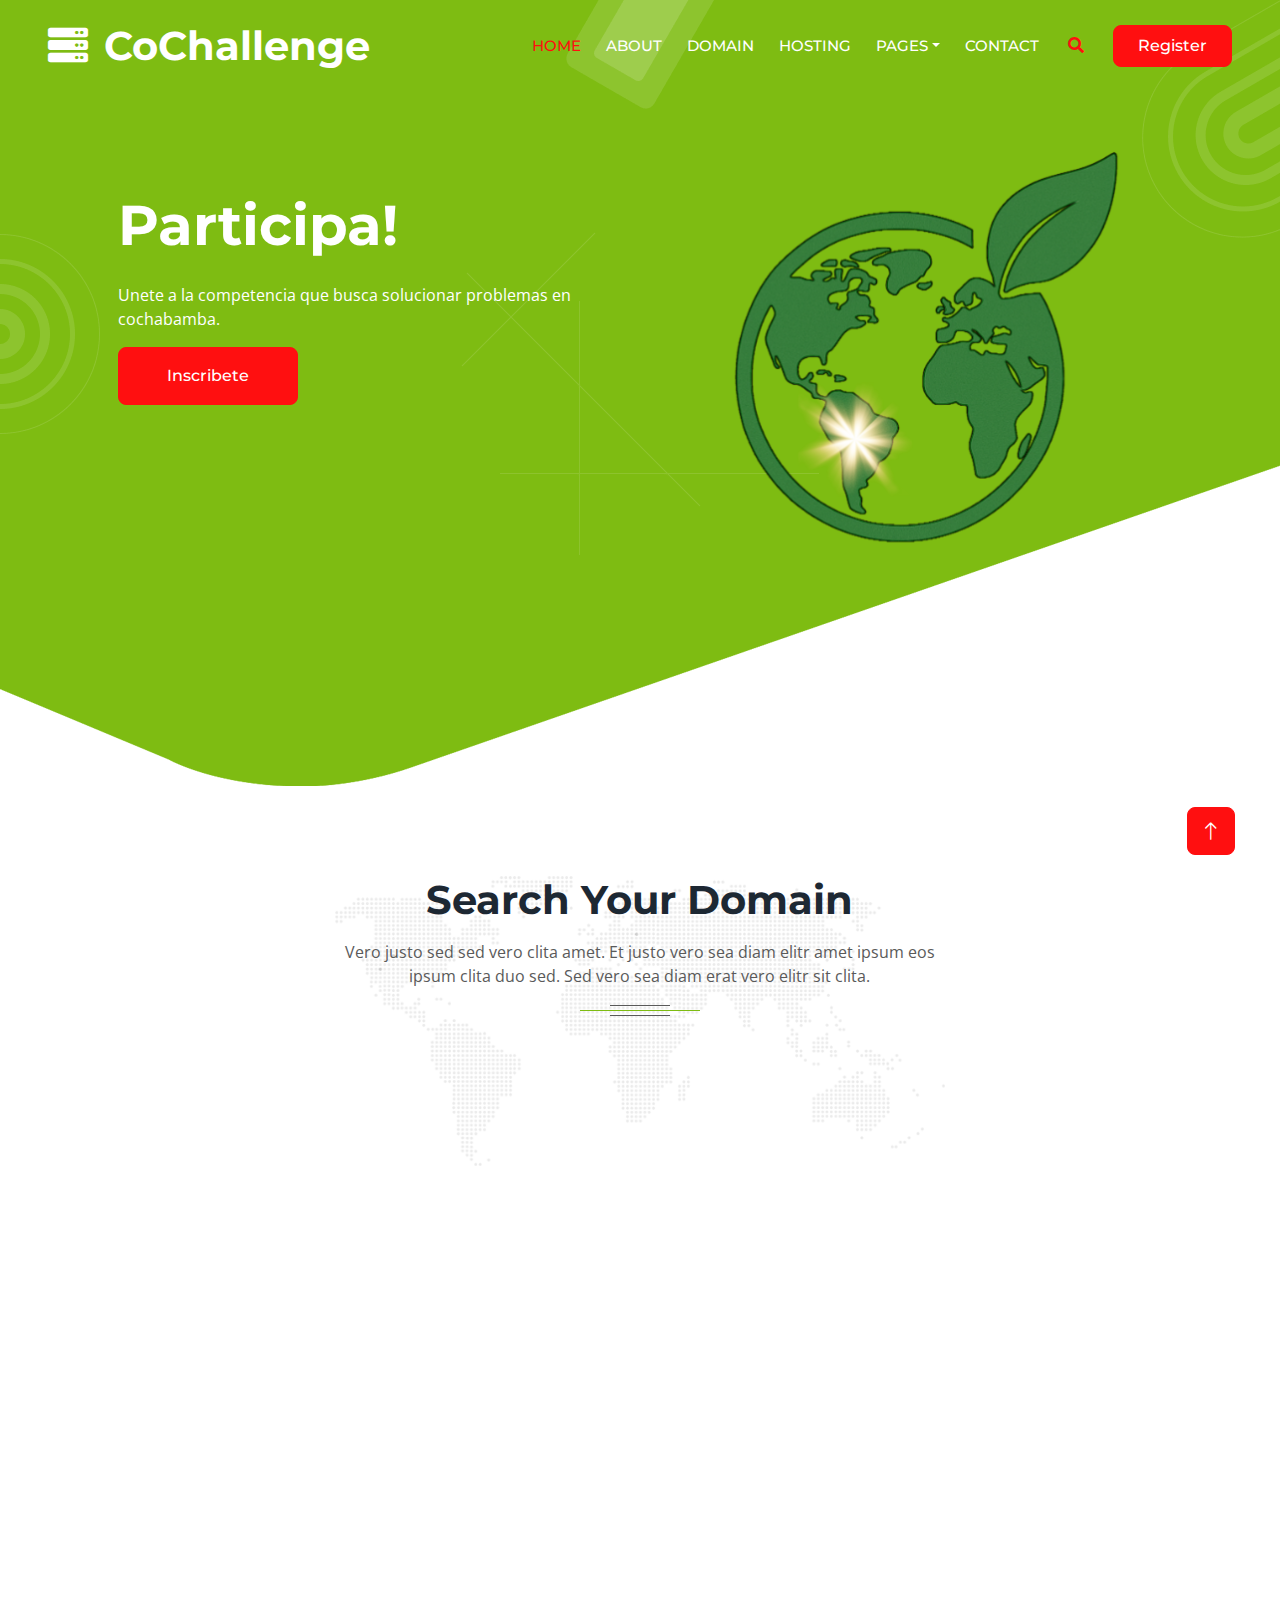
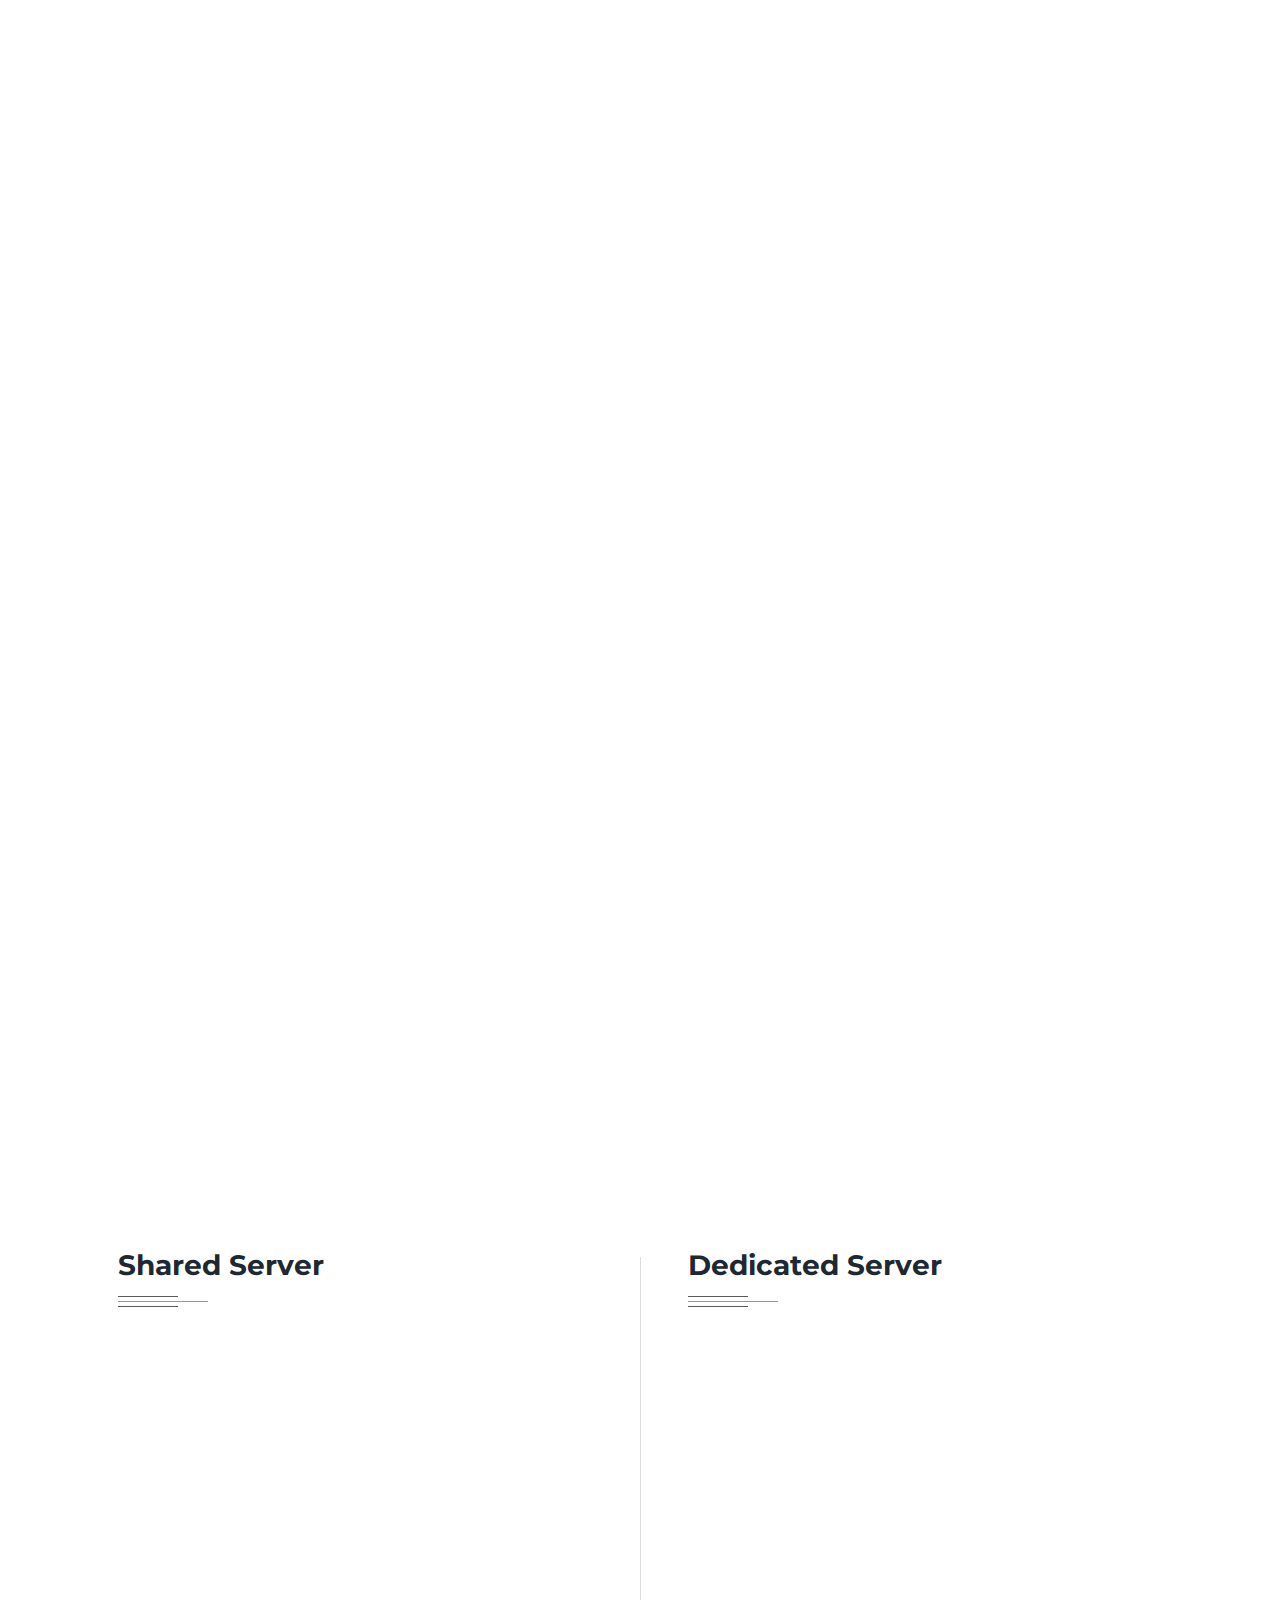
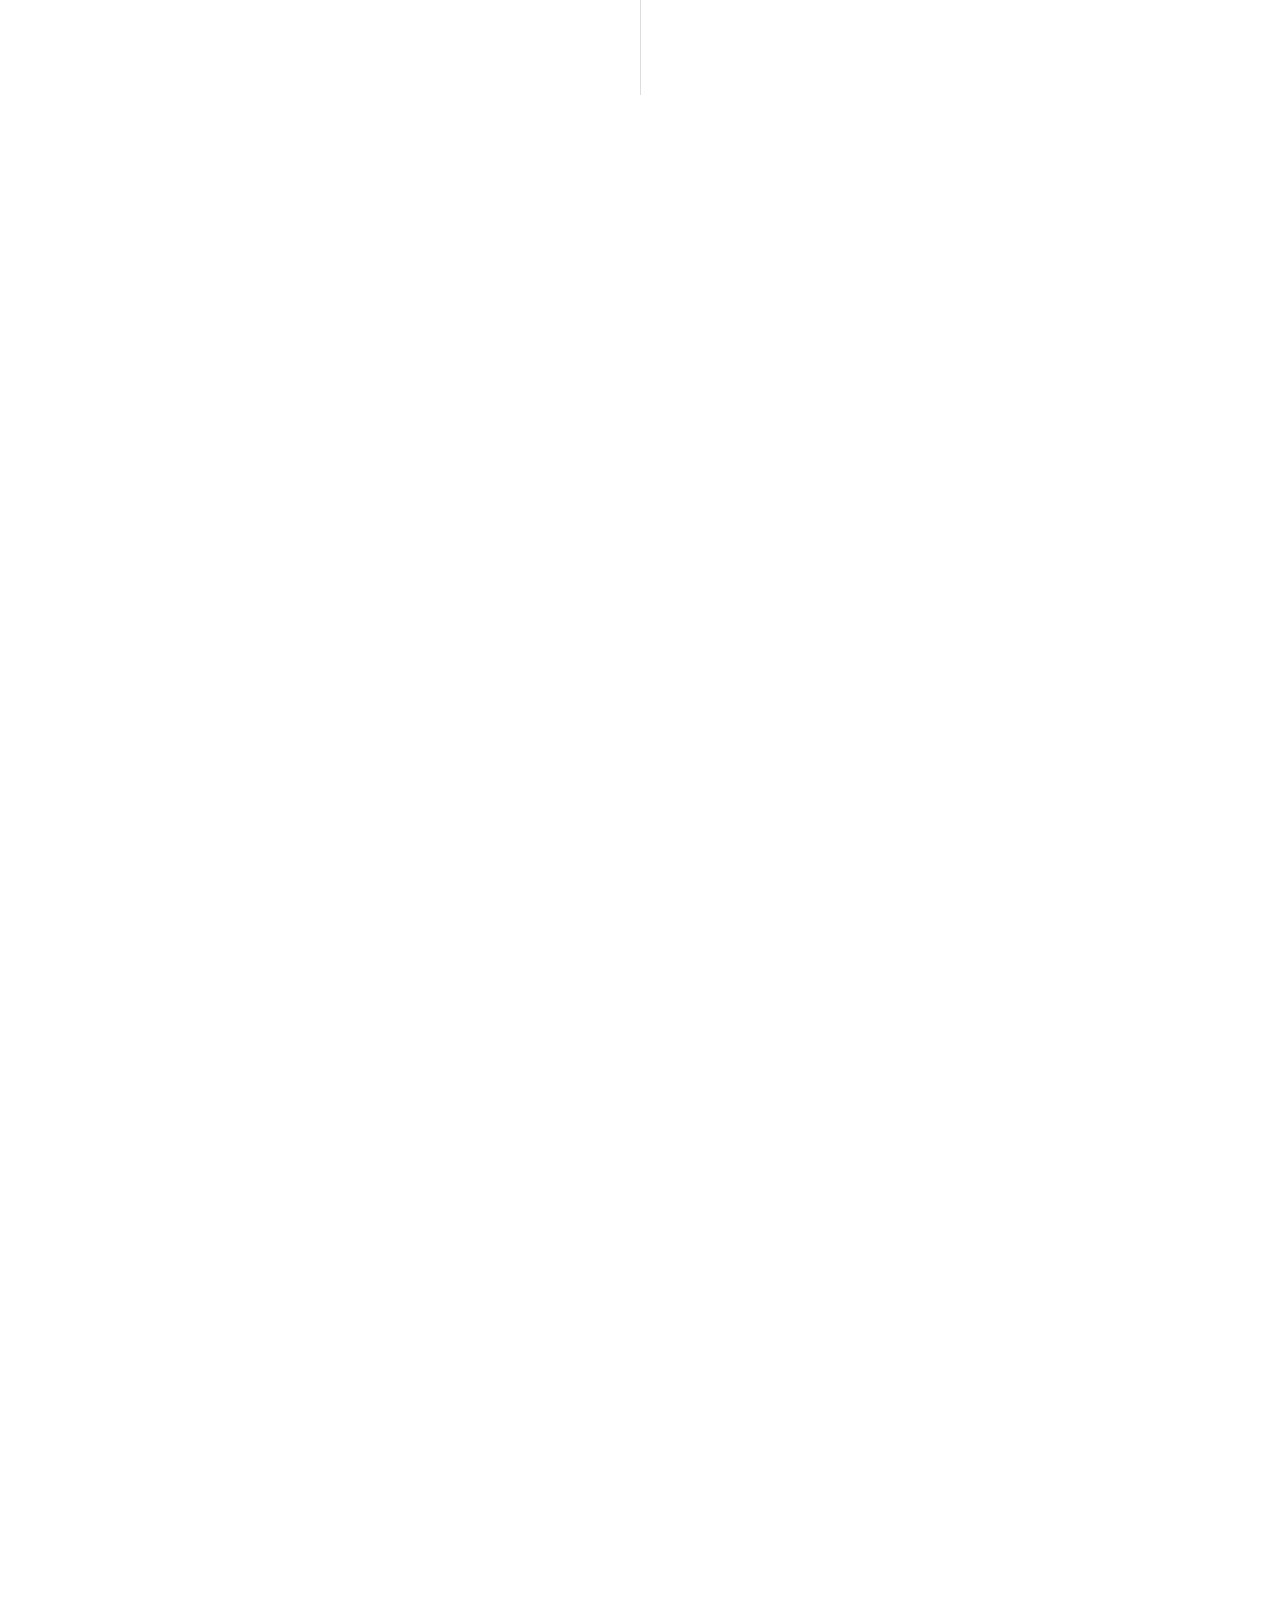
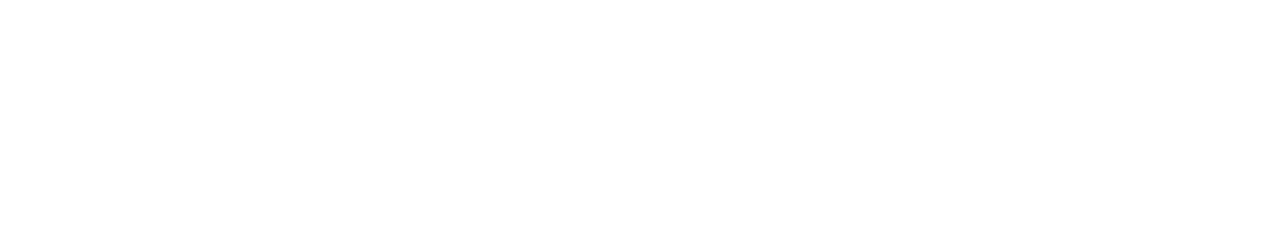
==== index.html @ abe8f0f5 "First" ====
<!DOCTYPE html>
<html lang="en">

<head>
    <meta charset="utf-8">
    <title>GreenHost - Web Hosting HTML Template</title>
    <meta content="width=device-width, initial-scale=1.0" name="viewport">
    <meta content="" name="keywords">
    <meta content="" name="description">

    <!-- Favicon -->
    <link href="img/favicon.ico" rel="icon">

    <!-- Google Web Fonts -->
    <link rel="preconnect" href="https://fonts.googleapis.com">
    <link rel="preconnect" href="https://fonts.gstatic.com" crossorigin>
    <link href="https://fonts.googleapis.com/css2?family=Montserrat:wght@400;500;600;700&family=Open+Sans:wght@400;500;600;700&display=swap" rel="stylesheet">  

    <!-- Icon Font Stylesheet -->
    <link href="https://cdnjs.cloudflare.com/ajax/libs/font-awesome/5.10.0/css/all.min.css" rel="stylesheet">
    <link href="https://cdn.jsdelivr.net/npm/bootstrap-icons@1.4.1/font/bootstrap-icons.css" rel="stylesheet">

    <!-- Libraries Stylesheet -->
    <link href="lib/animate/animate.min.css" rel="stylesheet">
    <link href="lib/owlcarousel/assets/owl.carousel.min.css" rel="stylesheet">

    <!-- Customized Bootstrap Stylesheet -->
    <link href="css/bootstrap.min.css" rel="stylesheet">

    <!-- Template Stylesheet -->
    <link href="css/style.css" rel="stylesheet">
</head>

<body>
    <div class="container-xxl bg-white p-0">
        <!-- Spinner Start -->
        <div id="spinner" class="show bg-white position-fixed translate-middle w-100 vh-100 top-50 start-50 d-flex align-items-center justify-content-center">
            <div class="spinner-border text-primary" style="width: 3rem; height: 3rem;" role="status">
                <span class="sr-only">Loading...</span>
            </div>
        </div>
        <!-- Spinner End -->


        <!-- Navbar & Hero Start -->
        <div class="container-xxl position-relative p-0">
            <nav class="navbar navbar-expand-lg navbar-light px-4 px-lg-5 py-3 py-lg-0">
                <a href="" class="navbar-brand p-0">
                    <h1 class="m-0"><i class="fa fa-server me-3"></i>CoChallenge</h1>
                    <!-- <img src="img/logo.png" alt="Logo"> -->
                </a>
                <button class="navbar-toggler" type="button" data-bs-toggle="collapse" data-bs-target="#navbarCollapse">
                    <span class="fa fa-bars"></span>
                </button>
                <div class="collapse navbar-collapse" id="navbarCollapse">
                    <div class="navbar-nav ms-auto py-0">
                        <a href="index.html" class="nav-item nav-link active">Home</a>
                        <a href="about.html" class="nav-item nav-link">About</a>
                        <a href="domain.html" class="nav-item nav-link">Domain</a>
                        <a href="hosting.html" class="nav-item nav-link">Hosting</a>
                        <div class="nav-item dropdown">
                            <a href="#" class="nav-link dropdown-toggle" data-bs-toggle="dropdown">Pages</a>
                            <div class="dropdown-menu m-0">
                                <a href="team.html" class="dropdown-item">Our Team</a>
                                <a href="testimonial.html" class="dropdown-item">Testimonial</a>
                                <a href="comparison.html" class="dropdown-item">Comparison</a>
                            </div>
                        </div>
                        <a href="contact.html" class="nav-item nav-link">Contact</a>
                    </div>
                    <butaton type="button" class="btn text-secondary ms-3" data-bs-toggle="modal" data-bs-target="#searchModal"><i class="fa fa-search"></i></butaton>
                    <a href="" class="btn btn-secondary py-2 px-4 ms-3">Register</a>
                </div>
            </nav>

            <div class="container-xxl py-5 bg-primary hero-header mb-5">
                <div class="container my-5 py-5 px-lg-5">
                    <div class="row g-5">
                        <div class="col-lg-6 pt-5 text-center text-lg-start">
                            <h1 class="display-4 text-white mb-4 animated slideInLeft">Participa!</h1>
                            <p class="text-white animated slideInLeft">Unete a la competencia que busca solucionar problemas en cochabamba.</p>

                            <a href="" class="btn btn-secondary py-sm-3 px-sm-5 me-3 animated slideInLeft">Inscribete</a>
                        </div>
                        <div class="col-lg-6 text-center text-lg-start">
                            <img class="img-fluid animated zoomIn" src="img/hero.png" alt="">
                        </div>
                    </div>
                </div>
            </div>
        </div>
        <!-- Navbar & Hero End -->


        <!-- Full Screen Search Start -->
        <div class="modal fade" id="searchModal" tabindex="-1">
            <div class="modal-dialog modal-fullscreen">
                <div class="modal-content" style="background: rgba(29, 40, 51, 0.8);">
                    <div class="modal-header border-0">
                        <button type="button" class="btn bg-white btn-close" data-bs-dismiss="modal" aria-label="Close"></button>
                    </div>
                    <div class="modal-body d-flex align-items-center justify-content-center">
                        <div class="input-group" style="max-width: 600px;">
                            <input type="text" class="form-control bg-transparent border-light p-3" placeholder="Type search keyword">
                            <button class="btn btn-light px-4"><i class="bi bi-search"></i></button>
                        </div>
                    </div>
                </div>
            </div>
        </div>
        <!-- Full Screen Search End -->


        <!-- Domain Search Start -->
        <div class="container-xxl domain mb-5" style="margin-top: 90px;">
            <div class="container px-lg-5">
                <div class="row justify-content-center">
                    <div class="col-lg-10">
                        <div class="section-title position-relative text-center mx-auto mb-4 pb-4 wow fadeInUp" data-wow-delay="0.1s" style="max-width: 600px;">
                            <h1 class="mb-3">Search Your Domain</h1>
                            <p class="mb-1">Vero justo sed sed vero clita amet. Et justo vero sea diam elitr amet ipsum eos ipsum clita duo sed. Sed vero sea diam erat vero elitr sit clita.</p>
                        </div>
                        <div class="position-relative w-100 my-3 wow fadeInUp" data-wow-delay="0.3s">
                            <input class="form-control bg-transparent w-100 py-3 ps-4 pe-5" type="text" placeholder="Enter your domain name">
                            <button type="button" class="btn btn-primary py-2 px-3 position-absolute top-0 end-0 mt-2 me-2">Search</button>
                        </div>
                        <div class="row g-3 wow fadeInUp" data-wow-delay="0.5s">
                            <div class="col-lg-2 col-md-3 col-sm-4 col-6 text-center">
                                <h5 class="fw-bold text-primary mb-1">.com</h5>
                                <p class="mb-0">$9.99/year</p>
                            </div>
                            <div class="col-lg-2 col-md-3 col-sm-4 col-6 text-center">
                                <h5 class="fw-bold text-primary mb-1">.net</h5>
                                <p class="mb-0">$9.99/year</p>
                            </div>
                            <div class="col-lg-2 col-md-3 col-sm-4 col-6 text-center">
                                <h5 class="fw-bold text-primary mb-1">.org</h5>
                                <p class="mb-0">$9.99/year</p>
                            </div>
                            <div class="col-lg-2 col-md-3 col-sm-4 col-6 text-center">
                                <h5 class="fw-bold text-primary mb-1">.us</h5>
                                <p class="mb-0">$9.99/year</p>
                            </div>
                            <div class="col-lg-2 col-md-3 col-sm-4 col-6 text-center">
                                <h5 class="fw-bold text-primary mb-1">.eu</h5>
                                <p class="mb-0">$9.99/year</p>
                            </div>
                            <div class="col-lg-2 col-md-3 col-sm-4 col-6 text-center">
                                <h5 class="fw-bold text-primary mb-1">.co.uk</h5>
                                <p class="mb-0">$9.99/year</p>
                            </div>
                        </div>
                    </div>
                </div>
            </div>
        </div>
        <!-- Domain Search End -->


        <!-- About Start -->
        <div class="container-xxl py-5">
            <div class="container px-lg-5">
                <div class="row g-5 align-items-center">
                    <div class="col-lg-7 wow fadeInUp" data-wow-delay="0.1s">
                        <div class="section-title position-relative mb-4 pb-4">
                            <h1 class="mb-2">Welcome to GreenHost</h1>
                        </div>
                        <p class="mb-4">Tempor erat elitr rebum at clita. Diam dolor diam ipsum et tempor sit. Aliqu diam amet diam et eos labore. Clita erat ipsum et lorem et sit, sed stet no labore lorem sit clita duo justo magna dolore erat amet</p>
                        <div class="row g-3">
                            <div class="col-sm-4 wow fadeIn" data-wow-delay="0.1s">
                                <div class="bg-light rounded text-center p-4">
                                    <i class="fa fa-users-cog fa-2x text-primary mb-2"></i>
                                    <h2 class="mb-1" data-toggle="counter-up">1234</h2>
                                    <p class="mb-0">Experts</p>
                                </div>
                            </div>
                            <div class="col-sm-4 wow fadeIn" data-wow-delay="0.3s">
                                <div class="bg-light rounded text-center p-4">
                                    <i class="fa fa-users fa-2x text-primary mb-2"></i>
                                    <h2 class="mb-1" data-toggle="counter-up">1234</h2>
                                    <p class="mb-0">Clients</p>
                                </div>
                            </div>
                            <div class="col-sm-4 wow fadeIn" data-wow-delay="0.5s">
                                <div class="bg-light rounded text-center p-4">
                                    <i class="fa fa-check fa-2x text-primary mb-2"></i>
                                    <h2 class="mb-1" data-toggle="counter-up">1234</h2>
                                    <p class="mb-0">Projects</p>
                                </div>
                            </div>
                        </div>
                    </div>
                    <div class="col-lg-5">
                        <img class="img-fluid wow zoomIn" data-wow-delay="0.5s" src="img/about.png">
                    </div>
                </div>
            </div>
        </div>
        <!-- About End -->


        <!-- Pricing Start -->
        <div class="container-xxl py-5">
            <div class="container px-lg-5">
                <div class="section-title position-relative text-center mx-auto mb-5 pb-4 wow fadeInUp" data-wow-delay="0.1s" style="max-width: 600px;">
                    <h1 class="mb-3">Modalidades</h1>
                    <p class="mb-1">Participa en una de las modalidades y muestra de lo que estas hecho</p>
                </div>
                <div class="row gy-5 gx-4">
                    <div class="col-lg-6 col-md-6 wow fadeInUp" data-wow-delay="0.2s">
                        <div class="position-relative shadow rounded border-top border-5 border-secondary">
                            <div class="d-flex align-items-center justify-content-center position-absolute top-0 start-50 translate-middle bg-secondary rounded-circle" style="width: 45px; height: 45px; margin-top: -3px;">
                                <i class="fa fa-share-alt text-white"></i>
                            </div>
                            <div class="text-center border-bottom p-4 pt-5">
                                <h4 class="fw-bold">Hackhaton</h4>
                                <p class="mb-0">Eirmod erat dolor amet est clita lorem erat justo rebum elitr eos</p>
                            </div>
                            <div class="text-center border-bottom p-4">
                                <p class="text-primary mb-1">Latest Offer - <strong>Save 30%</strong></p>
                                <h1 class="mb-3">
                                    <small class="align-top" style="font-size: 22px; line-height: 45px;">$</small>5.49<small
                                        class="align-bottom" style="font-size: 16px; line-height: 40px;">/ Month</small>
                                </h1>
                                <a class="btn btn-secondary px-4 py-2" href="">Buy Now</a>
                            </div>
                            <div class="p-4">
                                <p class="border-bottom pb-3"><i class="fa fa-check text-primary me-3"></i>100 GB Disk Space</p>
                                <p class="border-bottom pb-3"><i class="fa fa-check text-primary me-3"></i>Unlimited Bandwith</p>
                                <p class="border-bottom pb-3"><i class="fa fa-check text-primary me-3"></i>Upgrade to Positive SSL</p>
                                <p class="border-bottom pb-3"><i class="fa fa-check text-primary me-3"></i>Automatic Malware Removal</p>
                                <p class="mb-0"><i class="fa fa-check text-primary me-3"></i>30 Days Money Back Guarantee</p>
                            </div>
                        </div>
                    </div>
                    <div class="col-lg-6 col-md-6 wow fadeInUp" data-wow-delay="0.4s">
                        <div class="position-relative shadow rounded border-top border-5 border-primary">
                            <div class="d-flex align-items-center justify-content-center position-absolute top-0 start-50 translate-middle bg-primary rounded-circle" style="width: 45px; height: 45px; margin-top: -3px;">
                                <i class="fa fa-cog text-white"></i>
                            </div>
                            <div class="text-center border-bottom p-4 pt-5">
                                <h4 class="fw-bold">Presenta tu idea</h4>
                                <p class="mb-0">Tendras 18 dias para desarrollar tu idea y presentarla con el jurado</p>
                            </div>
                            <div class="text-center border-bottom p-4">
                                <p class="text-primary mb-1">Latest Offer - <strong>Save 30%</strong></p>
                                <h1 class="mb-3">
                                    <small class="align-top" style="font-size: 22px; line-height: 45px;">$</small>11.49<small
                                        class="align-bottom" style="font-size: 16px; line-height: 40px;">/ Month</small>
                                </h1>
                                <a class="btn btn-primary px-4 py-2" href="">Buy Now</a>
                            </div>
                            <div class="p-4">
                                <p class="border-bottom pb-3"><i class="fa fa-check text-primary me-3"></i>100 GB Disk Space</p>
                                <p class="border-bottom pb-3"><i class="fa fa-check text-primary me-3"></i>Unlimited Bandwith</p>
                                <p class="border-bottom pb-3"><i class="fa fa-check text-primary me-3"></i>Upgrade to Positive SSL</p>
                                <p class="border-bottom pb-3"><i class="fa fa-check text-primary me-3"></i>Automatic Malware Removal</p>
                                <p class="mb-0"><i class="fa fa-check text-primary me-3"></i>30 Days Money Back Guarantee</p>
                            </div>
                        </div>
                    </div>
                </div>
            </div>
        </div>
        <!-- Pricing End -->


        <!-- Comparison Start -->
        <div class="container-xxl py-5">
            <div class="container px-lg-5">
                <div class="section-title position-relative text-center mx-auto mb-5 pb-4 wow fadeInUp" data-wow-delay="0.1s" style="max-width: 600px;">
                    <h1 class="mb-3">Shared VS Dedicated Server</h1>
                    <p class="mb-1">Vero justo sed sed vero clita amet. Et justo vero sea diam elitr amet ipsum eos
                        ipsum clita duo sed. Sed vero sea diam erat vero elitr sit clita.</p>
                </div>
                <div class="row g-5 comparison position-relative">
                    <div class="col-lg-6 pe-lg-5">
                        <div class="section-title position-relative mx-auto mb-4 pb-4">
                            <h3 class="fw-bold mb-0">Shared Server</h3>
                        </div>
                        <div class="row gy-3 gx-5">
                            <div class="col-sm-6 wow fadeIn" data-wow-delay="0.1s">
                                <i class="fa fa-server fa-3x text-primary mb-3"></i>
                                <h5 class="fw-bold">99.99% Uptime</h5>
                                <p>Ipsum dolor diam stet stet kasd diam sea stet sed rebum dolor ipsum</p>
                            </div>
                            <div class="col-sm-6 wow fadeIn" data-wow-delay="0.3s">
                                <i class="fa fa-shield-alt fa-3x text-primary mb-3"></i>
                                <h5 class="fw-bold">100% Secured</h5>
                                <p>Ipsum dolor diam stet stet kasd diam sea stet sed rebum dolor ipsum</p>
                            </div>
                            <div class="col-sm-6 wow fadeIn" data-wow-delay="0.5s">
                                <i class="fa fa-cog fa-3x text-primary mb-3"></i>
                                <h5 class="fw-bold">Control Panel</h5>
                                <p>Ipsum dolor diam stet stet kasd diam sea stet sed rebum dolor ipsum</p>
                            </div>
                            <div class="col-sm-6 wow fadeIn" data-wow-delay="0.7s">
                                <i class="fa fa-headset fa-3x text-primary mb-3"></i>
                                <h5 class="fw-bold">24/7 Support</h5>
                                <p>Ipsum dolor diam stet stet kasd diam sea stet sed rebum dolor ipsum</p>
                            </div>
                        </div>
                    </div>
                    <div class="col-lg-6 ps-lg-5">
                        <div class="section-title position-relative mx-auto mb-4 pb-4">
                            <h3 class="fw-bold mb-0">Dedicated Server</h3>
                        </div>
                        <div class="row gy-3 gx-5">
                            <div class="col-sm-6 wow fadeIn" data-wow-delay="0.1s">
                                <i class="fa fa-server fa-3x text-secondary mb-3"></i>
                                <h5 class="fw-bold">99.99% Uptime</h5>
                                <p>Ipsum dolor diam stet stet kasd diam sea stet sed rebum dolor ipsum</p>
                            </div>
                            <div class="col-sm-6 wow fadeIn" data-wow-delay="0.3s">
                                <i class="fa fa-shield-alt fa-3x text-secondary mb-3"></i>
                                <h5 class="fw-bold">100% Secured</h5>
                                <p>Ipsum dolor diam stet stet kasd diam sea stet sed rebum dolor ipsum</p>
                            </div>
                            <div class="col-sm-6 wow fadeIn" data-wow-delay="0.5s">
                                <i class="fa fa-cog fa-3x text-secondary mb-3"></i>
                                <h5 class="fw-bold">Control Panel</h5>
                                <p>Ipsum dolor diam stet stet kasd diam sea stet sed rebum dolor ipsum</p>
                            </div>
                            <div class="col-sm-6 wow fadeIn" data-wow-delay="0.7s">
                                <i class="fa fa-headset fa-3x text-secondary mb-3"></i>
                                <h5 class="fw-bold">24/7 Support</h5>
                                <p>Ipsum dolor diam stet stet kasd diam sea stet sed rebum dolor ipsum</p>
                            </div>
                        </div>
                    </div>
                </div>
            </div>
        </div>
        <!-- Comparison Start -->


        <!-- Testimonial Start -->
        <div class="container-xxl py-5 wow fadeInUp" data-wow-delay="0.1s">
            <div class="container px-lg-5">
                <div class="owl-carousel testimonial-carousel">
                    <div class="testimonial-item position-relative bg-light border-top border-5 border-primary rounded p-4 my-4">
                        <div class="d-flex align-items-center justify-content-center position-absolute top-0 start-0 ms-5 translate-middle bg-primary rounded-circle" style="width: 45px; height: 45px; margin-top: -3px;">
                            <i class="fa fa-quote-left text-white"></i>
                        </div>
                        <p class="mt-3">Dolor et eos labore, stet justo sed est sed. Diam sed sed dolor stet amet eirmod eos labore diam</p>
                        <div class="d-flex align-items-center">
                            <img class="img-fluid flex-shrink-0 rounded-circle" src="img/testimonial-1.jpg" style="width: 50px; height: 50px;">
                            <div class="ps-3">
                                <h6 class="fw-bold mb-1">Client Name</h6>
                                <small>Profession</small>
                            </div>
                        </div>
                    </div>
                    <div class="testimonial-item position-relative bg-light border-top border-5 border-primary rounded p-4 my-4">
                        <div class="d-flex align-items-center justify-content-center position-absolute top-0 start-0 ms-5 translate-middle bg-primary rounded-circle" style="width: 45px; height: 45px; margin-top: -3px;">
                            <i class="fa fa-quote-left text-white"></i>
                        </div>
                        <p class="mt-3">Dolor et eos labore, stet justo sed est sed. Diam sed sed dolor stet amet eirmod eos labore diam</p>
                        <div class="d-flex align-items-center">
                            <img class="img-fluid flex-shrink-0 rounded-circle" src="img/testimonial-2.jpg" style="width: 50px; height: 50px;">
                            <div class="ps-3">
                                <h6 class="fw-bold mb-1">Client Name</h6>
                                <small>Profession</small>
                            </div>
                        </div>
                    </div>
                    <div class="testimonial-item position-relative bg-light border-top border-5 border-primary rounded p-4 my-4">
                        <div class="d-flex align-items-center justify-content-center position-absolute top-0 start-0 ms-5 translate-middle bg-primary rounded-circle" style="width: 45px; height: 45px; margin-top: -3px;">
                            <i class="fa fa-quote-left text-white"></i>
                        </div>
                        <p class="mt-3">Dolor et eos labore, stet justo sed est sed. Diam sed sed dolor stet amet eirmod eos labore diam</p>
                        <div class="d-flex align-items-center">
                            <img class="img-fluid flex-shrink-0 rounded-circle" src="img/testimonial-3.jpg" style="width: 50px; height: 50px;">
                            <div class="ps-3">
                                <h6 class="fw-bold mb-1">Client Name</h6>
                                <small>Profession</small>
                            </div>
                        </div>
                    </div>
                    <div class="testimonial-item position-relative bg-light border-top border-5 border-primary rounded p-4 mt-4">
                        <div class="d-flex align-items-center justify-content-center position-absolute top-0 start-0 ms-5 translate-middle bg-primary rounded-circle" style="width: 45px; height: 45px; margin-top: -3px;">
                            <i class="fa fa-quote-left text-white"></i>
                        </div>
                        <p class="mt-3">Dolor et eos labore, stet justo sed est sed. Diam sed sed dolor stet amet eirmod eos labore diam</p>
                        <div class="d-flex align-items-center">
                            <img class="img-fluid flex-shrink-0 rounded-circle" src="img/testimonial-4.jpg" style="width: 50px; height: 50px;">
                            <div class="ps-3">
                                <h6 class="fw-bold mb-1">Client Name</h6>
                                <small>Profession</small>
                            </div>
                        </div>
                    </div>
                </div>
            </div>
        </div>
        <!-- Testimonial End -->


        <!-- Team Start -->
        <div class="container-xxl py-5">
            <div class="container px-lg-5">
                <div class="section-title position-relative text-center mx-auto mb-5 pb-4 wow fadeInUp" data-wow-delay="0.1s" style="max-width: 600px;">
                    <h1 class="mb-3">Patrocinadores</h1>
                    <p class="mb-1">Este evento llega gracias a...</p>
                </div>
                <div class="row g-4">
                    <div class="col-lg-3 col-md-6 wow fadeInUp" data-wow-delay="0.1s">
                        <div class="team-item border-top border-5 border-primary rounded shadow overflow-hidden">
                            <div class="text-center p-4">
                                <img class="img-fluid rounded-circle mb-4" src="img/team-1.jpg" alt="">
                                <h5 class="fw-bold mb-1">Full Name</h5>
                                <small>Designation</small>
                            </div>
                            <div class="d-flex justify-content-center bg-primary p-3">
                                <a class="btn btn-square text-primary bg-white m-1" href=""><i class="fab fa-facebook-f"></i></a>
                                <a class="btn btn-square text-primary bg-white m-1" href=""><i class="fab fa-twitter"></i></a>
                                <a class="btn btn-square text-primary bg-white m-1" href=""><i class="fab fa-instagram"></i></a>
                            </div>
                        </div>
                    </div>
                    <div class="col-lg-3 col-md-6 wow fadeInUp" data-wow-delay="0.3s">
                        <div class="team-item border-top border-5 border-primary rounded shadow overflow-hidden">
                            <div class="text-center p-4">
                                <img class="img-fluid rounded-circle mb-4" src="img/team-2.jpg" alt="">
                                <h5 class="fw-bold mb-1">Full Name</h5>
                                <small>Designation</small>
                            </div>
                            <div class="d-flex justify-content-center bg-primary p-3">
                                <a class="btn btn-square text-primary bg-white m-1" href=""><i class="fab fa-facebook-f"></i></a>
                                <a class="btn btn-square text-primary bg-white m-1" href=""><i class="fab fa-twitter"></i></a>
                                <a class="btn btn-square text-primary bg-white m-1" href=""><i class="fab fa-instagram"></i></a>
                            </div>
                        </div>
                    </div>
                    <div class="col-lg-3 col-md-6 wow fadeInUp" data-wow-delay="0.5s">
                        <div class="team-item border-top border-5 border-primary rounded shadow overflow-hidden">
                            <div class="text-center p-4">
                                <img class="img-fluid rounded-circle mb-4" src="img/team-3.jpg" alt="">
                                <h5 class="fw-bold mb-1">Full Name</h5>
                                <small>Designation</small>
                            </div>
                            <div class="d-flex justify-content-center bg-primary p-3">
                                <a class="btn btn-square text-primary bg-white m-1" href=""><i class="fab fa-facebook-f"></i></a>
                                <a class="btn btn-square text-primary bg-white m-1" href=""><i class="fab fa-twitter"></i></a>
                                <a class="btn btn-square text-primary bg-white m-1" href=""><i class="fab fa-instagram"></i></a>
                            </div>
                        </div>
                    </div>
                    <div class="col-lg-3 col-md-6 wow fadeInUp" data-wow-delay="0.7s">
                        <div class="team-item border-top border-5 border-primary rounded shadow overflow-hidden">
                            <div class="text-center p-4">
                                <img class="img-fluid rounded-circle mb-4" src="img/team-4.jpg" alt="">
                                <h5 class="fw-bold mb-1">Full Name</h5>
                                <small>Designation</small>
                            </div>
                            <div class="d-flex justify-content-center bg-primary p-3">
                                <a class="btn btn-square text-primary bg-white m-1" href=""><i class="fab fa-facebook-f"></i></a>
                                <a class="btn btn-square text-primary bg-white m-1" href=""><i class="fab fa-twitter"></i></a>
                                <a class="btn btn-square text-primary bg-white m-1" href=""><i class="fab fa-instagram"></i></a>
                            </div>
                        </div>
                    </div>
                </div>
            </div>
        </div>
        <!-- Team End -->
        

        <!-- Footer Start -->
        <div class="container-fluid bg-primary text-white footer mt-5 pt-5 wow fadeIn" data-wow-delay="0.1s">
            <div class="container py-5 px-lg-5">
                <div class="row gy-5 gx-4 pt-5">
                    <div class="col-12">
                        <h5 class="fw-bold text-white mb-4">Subscribe Our Newsletter</h5>
                        <div class="position-relative" style="max-width: 400px;">
                            <input class="form-control bg-white border-0 w-100 py-3 ps-4 pe-5" type="text" placeholder="Enter your email">
                            <button type="button" class="btn btn-primary py-2 px-3 position-absolute top-0 end-0 mt-2 me-2">Submit</button>
                        </div>
                    </div>
                    <div class="col-lg-5 col-md-12">
                        <div class="row gy-5 g-4">
                            <div class="col-md-6">
                                <h5 class="fw-bold text-white mb-4">About Us</h5>
                                <a class="btn btn-link" href="">About Us</a>
                                <a class="btn btn-link" href="">Contact Us</a>
                                <a class="btn btn-link" href="">Privacy Policy</a>
                                <a class="btn btn-link" href="">Terms & Condition</a>
                                <a class="btn btn-link" href="">Support</a>
                            </div>
                            <div class="col-md-6">
                                <h5 class="fw-bold text-white mb-4">Our Services</h5>
                                <a class="btn btn-link" href="">Domain Register</a>
                                <a class="btn btn-link" href="">Shared Hosting</a>
                                <a class="btn btn-link" href="">VPS Hosting</a>
                                <a class="btn btn-link" href="">Dedicated Hosting</a>
                                <a class="btn btn-link" href="">Reseller Hosting</a>
                            </div>
                        </div>
                    </div>
                    <div class="col-md-6 col-lg-3">
                        <h5 class="fw-bold text-white mb-4">Get In Touch</h5>
                        <p class="mb-2"><i class="fa fa-map-marker-alt me-3"></i>123 Street, New York, USA</p>
                        <p class="mb-2"><i class="fa fa-phone-alt me-3"></i>+012 345 67890</p>
                        <p class="mb-2"><i class="fa fa-envelope me-3"></i>info@example.com</p>
                        <div class="d-flex pt-2">
                            <a class="btn btn-outline-light btn-social" href=""><i class="fab fa-twitter"></i></a>
                            <a class="btn btn-outline-light btn-social" href=""><i class="fab fa-facebook-f"></i></a>
                            <a class="btn btn-outline-light btn-social" href=""><i class="fab fa-youtube"></i></a>
                            <a class="btn btn-outline-light btn-social" href=""><i class="fab fa-linkedin-in"></i></a>
                        </div>
                    </div>
                    <div class="col-md-6 col-lg-4 mt-lg-n5">
                        <div class="bg-light rounded" style="padding: 30px;">
                            <input type="text" class="form-control border-0 py-2 mb-2" placeholder="Name">
                            <input type="email" class="form-control border-0 py-2 mb-2" placeholder="Email">
                            <textarea class="form-control border-0 mb-2" rows="2" placeholder="Message"></textarea>
                            <button class="btn btn-primary w-100 py-2">Send Message</button>
                        </div>
                    </div>
                </div>
            </div>
            <div class="container px-lg-5">
                <div class="copyright">
                    <div class="row">
                        <div class="col-md-6 text-center text-md-start mb-3 mb-md-0">
                            &copy; <a class="border-bottom" href="#">Your Site Name</a>, All Right Reserved. 
							
							<!--/*** This template is free as long as you keep the footer author’s credit link/attribution link/backlink. If you'd like to use the template without the footer author’s credit link/attribution link/backlink, you can purchase the Credit Removal License from "https://htmlcodex.com/credit-removal". Thank you for your support. ***/-->
							Designed By <a class="border-bottom" href="https://htmlcodex.com">HTML Codex</a>
                        </div>
                        <div class="col-md-6 text-center text-md-end">
                            <div class="footer-menu">
                                <a href="">Home</a>
                                <a href="">Cookies</a>
                                <a href="">Help</a>
                                <a href="">FQAs</a>
                            </div>
                        </div>
                    </div>
                </div>
            </div>
        </div>
        <!-- Footer End -->


        <!-- Back to Top -->
        <a href="#" class="btn btn-lg btn-secondary btn-lg-square back-to-top"><i class="bi bi-arrow-up"></i></a>
    </div>

    <!-- JavaScript Libraries -->
    <script src="https://code.jquery.com/jquery-3.4.1.min.js"></script>
    <script src="https://cdn.jsdelivr.net/npm/bootstrap@5.0.0/dist/js/bootstrap.bundle.min.js"></script>
    <script src="lib/wow/wow.min.js"></script>
    <script src="lib/easing/easing.min.js"></script>
    <script src="lib/waypoints/waypoints.min.js"></script>
    <script src="lib/counterup/counterup.min.js"></script>
    <script src="lib/owlcarousel/owl.carousel.min.js"></script>

    <!-- Template Javascript -->
    <script src="js/main.js"></script>
</body>

</html>
---- css/style.css ----
/********** Template CSS **********/
:root {
    --primary: #7EBC12;
    --secondary: #FF0F10;
    --light: #F2F2F2;
    --dark: #1D2833;
}


/*** Spinner ***/
#spinner {
    opacity: 0;
    visibility: hidden;
    transition: opacity .5s ease-out, visibility 0s linear .5s;
    z-index: 99999;
}

#spinner.show {
    transition: opacity .5s ease-out, visibility 0s linear 0s;
    visibility: visible;
    opacity: 1;
}

.back-to-top {
    position: fixed;
    display: none;
    right: 45px;
    bottom: 45px;
    z-index: 99;
}


/*** Heading ***/
h1,
h2,
.fw-bold {
    font-weight: 700 !important;
}

h3,
h4,
.fw-semi-bold {
    font-weight: 600 !important;
}

h5,
h6,
.fw-medium {
    font-weight: 500 !important;
}


/*** Button ***/
.btn {
    font-family: 'Montserrat', sans-serif;
    font-weight: 500;
    transition: .5s;
}

.btn.btn-primary,
.btn.btn-secondary {
    color: #FFFFFF;
}

.btn-square {
    width: 38px;
    height: 38px;
}

.btn-sm-square {
    width: 32px;
    height: 32px;
}

.btn-lg-square {
    width: 48px;
    height: 48px;
}

.btn-square,
.btn-sm-square,
.btn-lg-square {
    padding: 0;
    display: flex;
    align-items: center;
    justify-content: center;
    font-weight: normal;
    border-radius: 8px;
}


/*** Navbar ***/
.navbar-light .navbar-nav .nav-link {
    position: relative;
    margin-left: 25px;
    padding: 35px 0;
    font-size: 15px;
    font-family: 'Montserrat', sans-serif;
    color: #FFFFFF !important;
    text-transform: uppercase;
    font-weight: 500;
    outline: none;
    transition: .5s;
}

.sticky-top.navbar-light .navbar-nav .nav-link {
    padding: 20px 0;
    color: var(--dark) !important;
}

.navbar-light .navbar-nav .nav-link:hover,
.navbar-light .navbar-nav .nav-link.active {
    color: var(--secondary) !important;
}

.navbar-light .navbar-brand h1 {
    color: #FFFFFF;
}

.navbar-light .navbar-brand img {
    max-height: 60px;
    transition: .5s;
}

.sticky-top.navbar-light .navbar-brand img {
    max-height: 45px;
}

@media (max-width: 991.98px) {
    .sticky-top.navbar-light {
        position: relative;
        background: #FFFFFF;
    }

    .navbar-light .navbar-collapse {
        margin-top: 15px;
        border-top: 1px solid #DDDDDD;
    }

    .navbar-light .navbar-nav .nav-link,
    .sticky-top.navbar-light .navbar-nav .nav-link {
        padding: 10px 0;
        margin-left: 0;
        color: var(--dark) !important;
    }

    .navbar-light .navbar-brand h1 {
        color: var(--primary);
    }

    .navbar-light .navbar-brand img {
        max-height: 45px;
    }
}

@media (min-width: 992px) {
    .navbar-light {
        position: absolute;
        width: 100%;
        top: 0;
        left: 0;
        z-index: 999;
    }
    
    .sticky-top.navbar-light {
        position: fixed;
        background: #FFFFFF;
    }

    .sticky-top.navbar-light .navbar-brand h1 {
        color: var(--primary);
    }
}


/*** Hero Header ***/
.hero-header {
    background:
        url(../img/bg-round.png),
        url(../img/bg-round-2.png),
        url(../img/bg-square.png),
        url(../img/bg-line.png),
        url(../img/bg-bottom-hero.png);
    background-position:
        0px 40%,
        right 0 top 0,
        left 50% top 0,
        left 50% top 50%,
        center bottom -1px;
    background-repeat: no-repeat;
}

.breadcrumb-item + .breadcrumb-item::before {
    color: rgba(255, 255, 255, .5);
}


/*** Section Title ***/
.section-title::before {
    position: absolute;
    content: "";
    width: 60px;
    height: 11px;
    bottom: 0;
    left: 0;
    border-top: 1px solid #5A5A5A;
    border-bottom: 1px solid #5A5A5A;
}

.section-title::after {
    position: absolute;
    content: "";
    width: 90px;
    height: 1px;
    bottom: 5px;
    left: 0;
    background: var(--primary);
}

.section-title.text-center::before {
    left: 50%;
    margin-left: -30px;
}

.section-title.text-center::after {
    width: 120px;
    left: 50%;
    margin-left: -60px;
}


/*** Domain Search ***/
.domain {
    background: url(../img/bg-domain.png) center center no-repeat;
    background-size: contain;
}


/*** Comparison ***/
@media (min-width: 992px) {
    .comparison::after {
        position: absolute;
        content: "";
        width: 1px;
        top: 56px;
        bottom: 20px;
        left: 50%;
        background: #DDDDDD;
    }
}


/*** Testimonial ***/
.testimonial-carousel .owl-item .testimonial-item,
.testimonial-carousel .owl-item.center .testimonial-item * {
    transition: .5s;
}

.testimonial-carousel .owl-item.center .testimonial-item {
    background: var(--primary) !important;
    border-color: var(--secondary) !important;
}

.testimonial-carousel .owl-item.center .testimonial-item .position-absolute {
    background: var(--secondary) !important;
}

.testimonial-carousel .owl-item.center .testimonial-item * {
    color: #FFFFFF;
}

.testimonial-carousel .owl-item.center .testimonial-item h6 {
    color: var(--dark) !important;
}

.testimonial-carousel .owl-dots {
    display: flex;
    align-items: flex-end;
    justify-content: center;
}

.testimonial-carousel .owl-dot {
    position: relative;
    display: inline-block;
    margin: 0 5px;
    width: 15px;
    height: 15px;
    background: #DDDDDD;
    border-radius: 15px;
    transition: .5s;
}

.testimonial-carousel .owl-dot.active {
    width: 30px;
    background: var(--primary);
}


/*** Team ***/
.team-item,
.team-item .bg-primary,
.team-item .bg-primary i {
    transition: .5s;
}

.team-item:hover {
    border-color: var(--secondary) !important;
}

.team-item:hover .bg-primary {
    background: var(--secondary) !important;
}

.team-item:hover .bg-primary i {
    color: var(--secondary) !important;
}


/*** Footer ***/
.footer {
    background:
        url(../img/bg-round.png),
        url(../img/bg-round-2.png),
        url(../img/bg-square.png),
        url(../img/bg-line.png),
        url(../img/bg-bottom-footer.png);
    background-position:
        0px 112px,
        right 0 bottom 0,
        left 50% top 80px,
        left 50% bottom 0,
        top center;
    background-repeat: no-repeat;
}

.footer p {
    font-size: 15px;
}

.footer .btn.btn-social {
    margin-right: 5px;
    width: 35px;
    height: 35px;
    display: flex;
    align-items: center;
    justify-content: center;
    color: var(--light);
    border: 1px solid #FFFFFF;
    border-radius: 35px;
    transition: .3s;
}

.footer .btn.btn-social:hover {
    color: var(--primary);
}

.footer .btn.btn-link {
    display: block;
    margin-bottom: 5px;
    padding: 0;
    text-align: left;
    color: #FFFFFF;
    font-size: 15px;
    font-weight: normal;
    transition: .3s;
}

.footer .btn.btn-link::before {
    position: relative;
    content: "\f105";
    font-family: "Font Awesome 5 Free";
    font-weight: 900;
    margin-right: 10px;
}

.footer .btn.btn-link:hover {
    letter-spacing: 1px;
    box-shadow: none;
}

.footer .copyright {
    padding: 25px 0;
    font-size: 15px;
    border-top: 1px solid rgba(256, 256, 256, .3);
}

.footer .copyright a {
    color: var(--light);
}

.footer .footer-menu a {
    margin-right: 15px;
    padding-right: 15px;
    border-right: 1px solid rgba(255, 255, 255, .3);
}

.footer .footer-menu a:last-child {
    margin-right: 0;
    padding-right: 0;
    border-right: none;
}
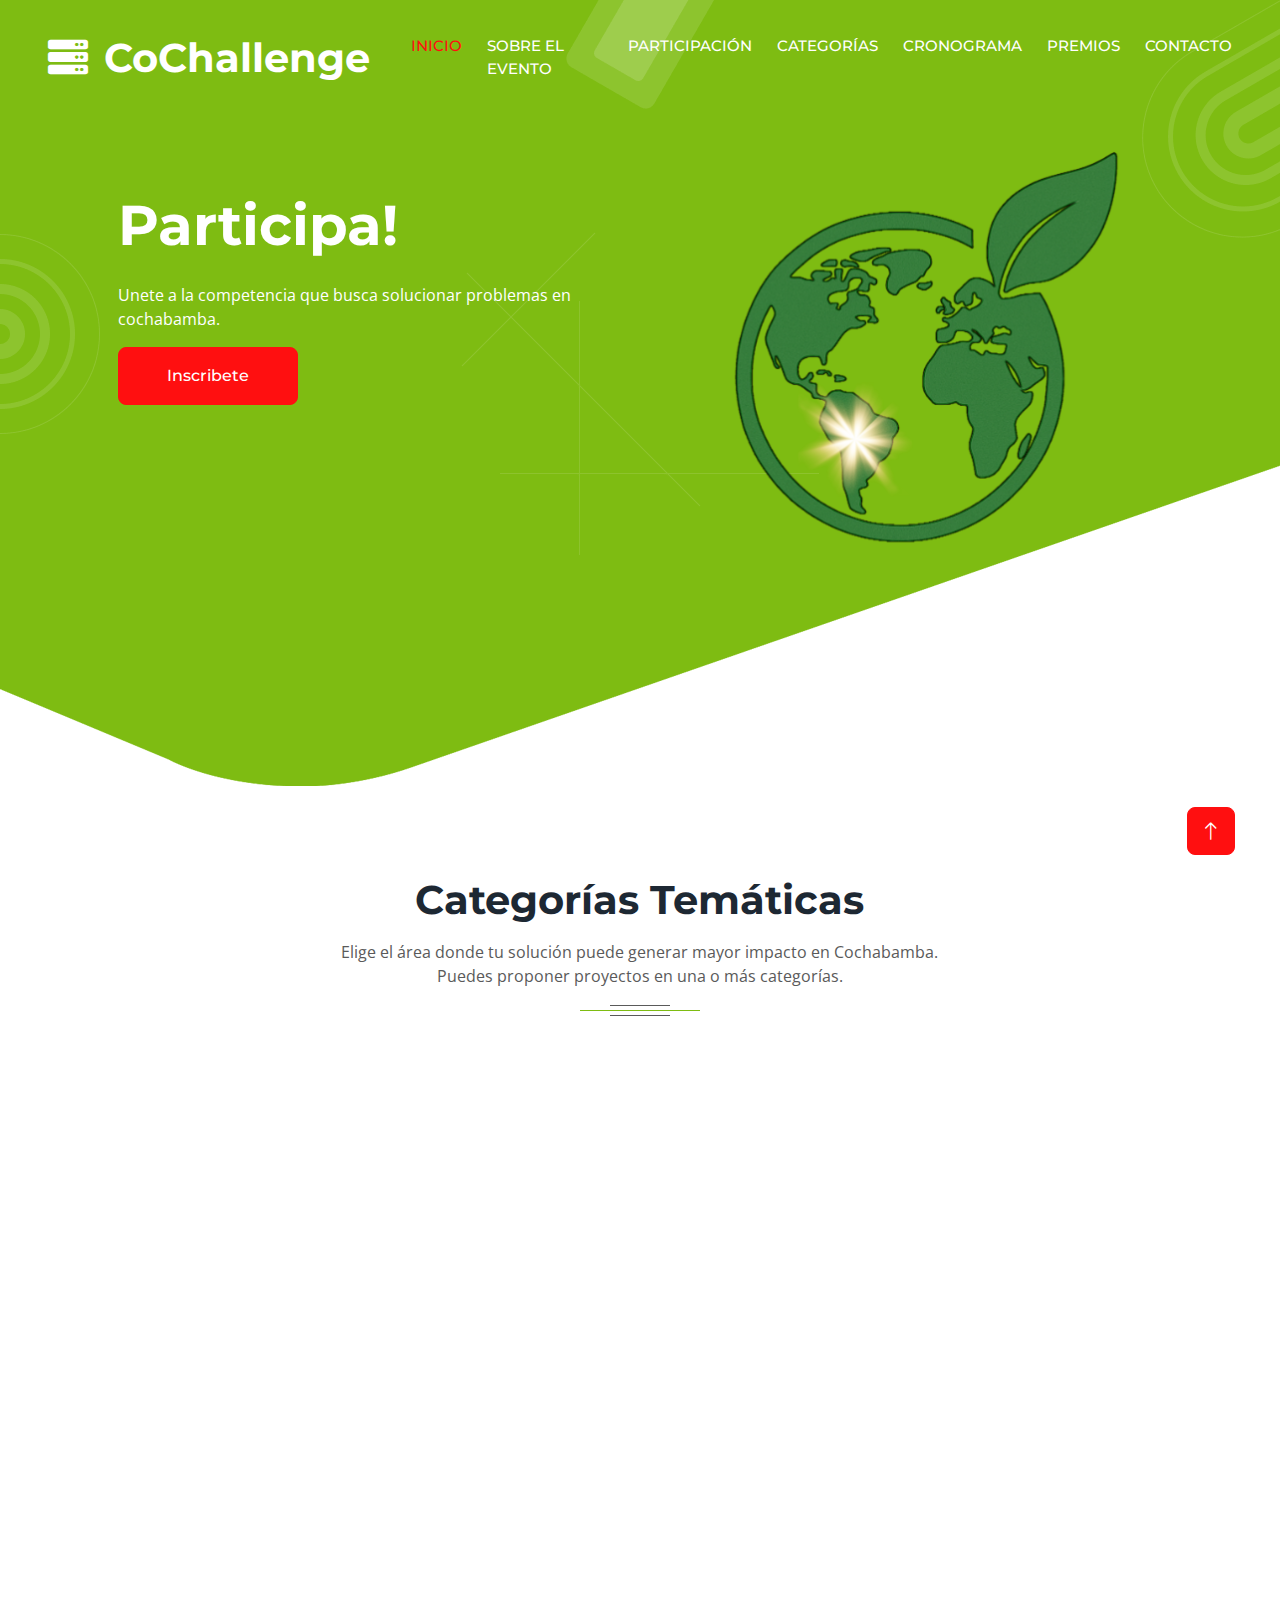
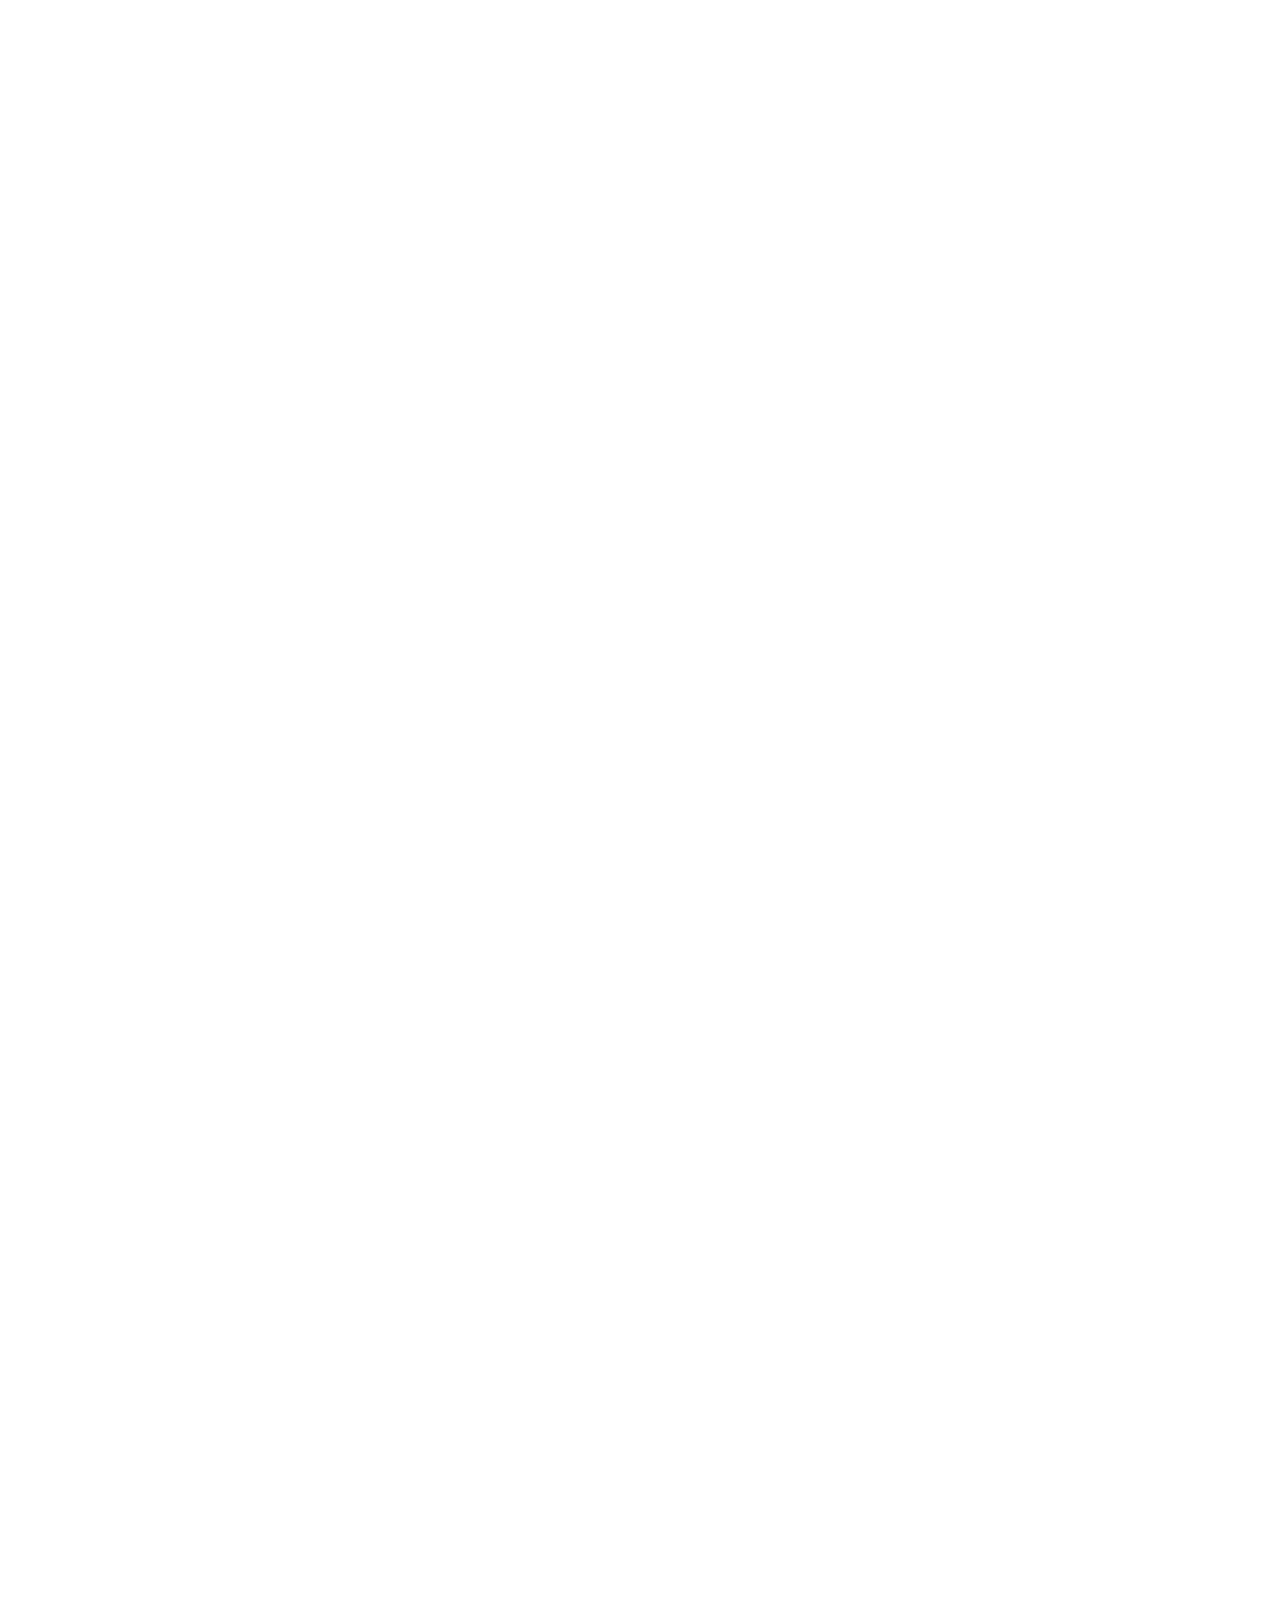
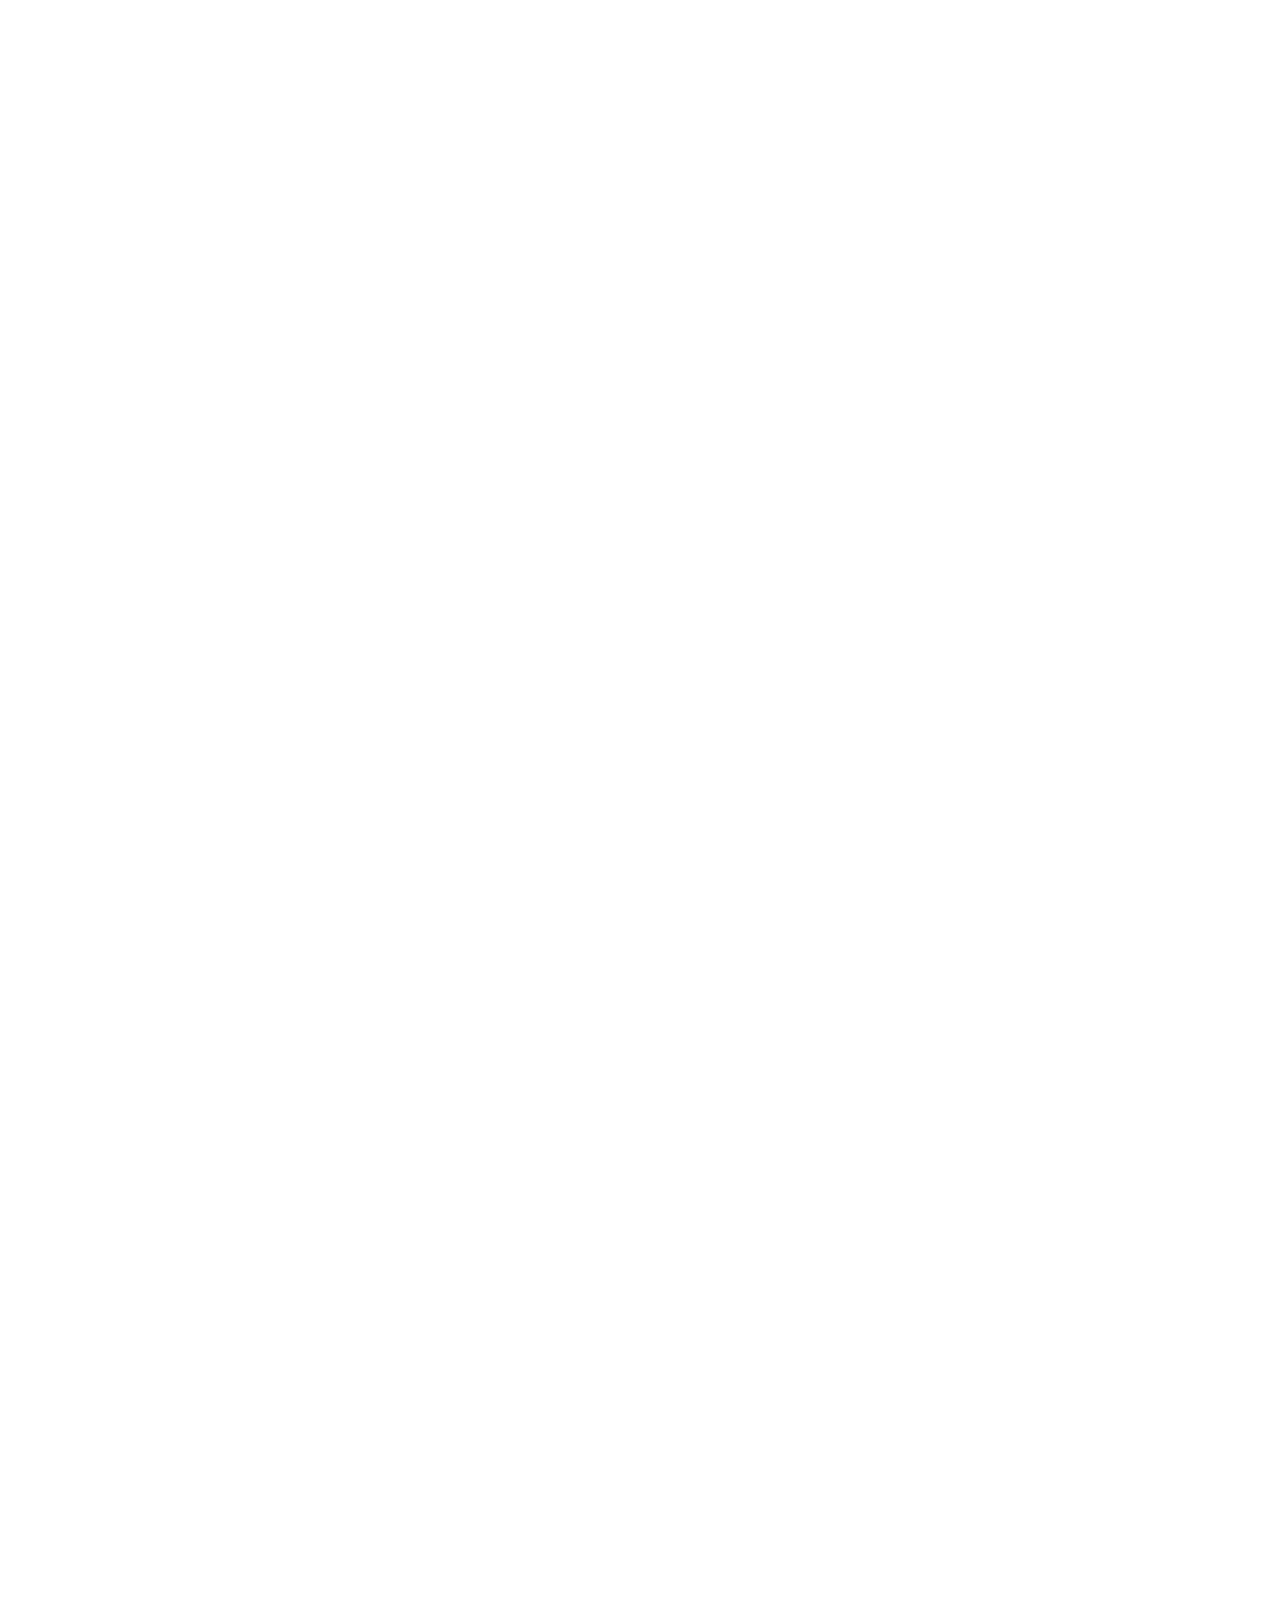
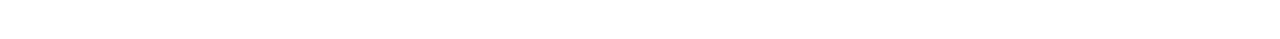
==== commit 2575e3d4: "Acabado" ====
--- a/index.html
+++ b/index.html
@@ -54,22 +54,14 @@
                 </button>
                 <div class="collapse navbar-collapse" id="navbarCollapse">
                     <div class="navbar-nav ms-auto py-0">
-                        <a href="index.html" class="nav-item nav-link active">Home</a>
-                        <a href="about.html" class="nav-item nav-link">About</a>
-                        <a href="domain.html" class="nav-item nav-link">Domain</a>
-                        <a href="hosting.html" class="nav-item nav-link">Hosting</a>
-                        <div class="nav-item dropdown">
-                            <a href="#" class="nav-link dropdown-toggle" data-bs-toggle="dropdown">Pages</a>
-                            <div class="dropdown-menu m-0">
-                                <a href="team.html" class="dropdown-item">Our Team</a>
-                                <a href="testimonial.html" class="dropdown-item">Testimonial</a>
-                                <a href="comparison.html" class="dropdown-item">Comparison</a>
-                            </div>
-                        </div>
-                        <a href="contact.html" class="nav-item nav-link">Contact</a>
-                    </div>
-                    <butaton type="button" class="btn text-secondary ms-3" data-bs-toggle="modal" data-bs-target="#searchModal"><i class="fa fa-search"></i></butaton>
-                    <a href="" class="btn btn-secondary py-2 px-4 ms-3">Register</a>
+                        <a href="index.html" class="nav-item nav-link active">Inicio</a>
+                        <a href="pages/about.html" class="nav-item nav-link">Sobre el Evento</a>
+                        <a href="pages/participacion.html" class="nav-item nav-link">Participación</a>
+                        <a href="pages/categorias.html" class="nav-item nav-link">Categorías</a>
+                        <a href="pages/cronograma.html" class="nav-item nav-link">Cronograma</a>
+                        <a href="pages/premios.html" class="nav-item nav-link">Premios</a>
+                        <a href="pages/contact.html" class="nav-item nav-link">Contacto</a>
+                    </div>
                 </div>
             </nav>
 
@@ -80,7 +72,7 @@
                             <h1 class="display-4 text-white mb-4 animated slideInLeft">Participa!</h1>
                             <p class="text-white animated slideInLeft">Unete a la competencia que busca solucionar problemas en cochabamba.</p>
 
-                            <a href="" class="btn btn-secondary py-sm-3 px-sm-5 me-3 animated slideInLeft">Inscribete</a>
+                            <a href="pages/registro.html" class="btn btn-secondary py-sm-3 px-sm-5 me-3 animated slideInLeft">Inscribete</a>
                         </div>
                         <div class="col-lg-6 text-center text-lg-start">
                             <img class="img-fluid animated zoomIn" src="img/hero.png" alt="">
@@ -112,43 +104,49 @@
 
 
         <!-- Domain Search Start -->
-        <div class="container-xxl domain mb-5" style="margin-top: 90px;">
+        <div class="container-xxl categories mb-5" style="margin-top: 90px;">
             <div class="container px-lg-5">
                 <div class="row justify-content-center">
                     <div class="col-lg-10">
                         <div class="section-title position-relative text-center mx-auto mb-4 pb-4 wow fadeInUp" data-wow-delay="0.1s" style="max-width: 600px;">
-                            <h1 class="mb-3">Search Your Domain</h1>
-                            <p class="mb-1">Vero justo sed sed vero clita amet. Et justo vero sea diam elitr amet ipsum eos ipsum clita duo sed. Sed vero sea diam erat vero elitr sit clita.</p>
-                        </div>
-                        <div class="position-relative w-100 my-3 wow fadeInUp" data-wow-delay="0.3s">
-                            <input class="form-control bg-transparent w-100 py-3 ps-4 pe-5" type="text" placeholder="Enter your domain name">
-                            <button type="button" class="btn btn-primary py-2 px-3 position-absolute top-0 end-0 mt-2 me-2">Search</button>
-                        </div>
-                        <div class="row g-3 wow fadeInUp" data-wow-delay="0.5s">
-                            <div class="col-lg-2 col-md-3 col-sm-4 col-6 text-center">
-                                <h5 class="fw-bold text-primary mb-1">.com</h5>
-                                <p class="mb-0">$9.99/year</p>
-                            </div>
-                            <div class="col-lg-2 col-md-3 col-sm-4 col-6 text-center">
-                                <h5 class="fw-bold text-primary mb-1">.net</h5>
-                                <p class="mb-0">$9.99/year</p>
-                            </div>
-                            <div class="col-lg-2 col-md-3 col-sm-4 col-6 text-center">
-                                <h5 class="fw-bold text-primary mb-1">.org</h5>
-                                <p class="mb-0">$9.99/year</p>
-                            </div>
-                            <div class="col-lg-2 col-md-3 col-sm-4 col-6 text-center">
-                                <h5 class="fw-bold text-primary mb-1">.us</h5>
-                                <p class="mb-0">$9.99/year</p>
-                            </div>
-                            <div class="col-lg-2 col-md-3 col-sm-4 col-6 text-center">
-                                <h5 class="fw-bold text-primary mb-1">.eu</h5>
-                                <p class="mb-0">$9.99/year</p>
-                            </div>
-                            <div class="col-lg-2 col-md-3 col-sm-4 col-6 text-center">
-                                <h5 class="fw-bold text-primary mb-1">.co.uk</h5>
-                                <p class="mb-0">$9.99/year</p>
-                            </div>
+                            <h1 class="mb-3">Categorías Temáticas</h1>
+                            <p class="mb-1">Elige el área donde tu solución puede generar mayor impacto en Cochabamba. Puedes proponer proyectos en una o más categorías.</p>
+                        </div>
+                        <div class="row g-3 wow fadeInUp" data-wow-delay="0.3s">
+                            <!-- Categoría 1 -->
+                            <div class="col-lg-4 col-md-6">
+                                <div class="card h-100 border-0 shadow-sm">
+                                    <div class="card-body text-center p-4">
+                                        <i class="fa fa-leaf fa-3x text-primary mb-3"></i>
+                                        <h5 class="fw-bold mb-2">Medio Ambiente</h5>
+                                        <p class="mb-0">Soluciones para sostenibilidad urbana, gestión de residuos y áreas verdes.</p>
+                                    </div>
+                                </div>
+                            </div>
+                            
+                            <!-- Categoría 2 -->
+                            <div class="col-lg-4 col-md-6">
+                                <div class="card h-100 border-0 shadow-sm">
+                                    <div class="card-body text-center p-4">
+                                        <i class="fa fa-shield-alt fa-3x text-primary mb-3"></i>
+                                        <h5 class="fw-bold mb-2">Seguridad Ciudadana</h5>
+                                        <p class="mb-0">Tecnologías para prevención del crimen y participación vecinal.</p>
+                                    </div>
+                                </div>
+                            </div>
+                            
+                            <!-- Categoría 3 -->
+                            <div class="col-lg-4 col-md-6">
+                                <div class="card h-100 border-0 shadow-sm">
+                                    <div class="card-body text-center p-4">
+                                        <i class="fa fa-bus fa-3x text-primary mb-3"></i>
+                                        <h5 class="fw-bold mb-2">Movilidad Urbana</h5>
+                                        <p class="mb-0">Mejoras para transporte público, tráfico y accesibilidad.</p>
+                                    </div>
+                                </div>
+                            </div>
+                            
+                            <!-- Más categorías... -->
                         </div>
                     </div>
                 </div>
@@ -156,106 +154,108 @@
         </div>
         <!-- Domain Search End -->
 
-
         <!-- About Start -->
-        <div class="container-xxl py-5">
+        <div class="container-xxl py-5" id="about">
             <div class="container px-lg-5">
                 <div class="row g-5 align-items-center">
                     <div class="col-lg-7 wow fadeInUp" data-wow-delay="0.1s">
                         <div class="section-title position-relative mb-4 pb-4">
-                            <h1 class="mb-2">Welcome to GreenHost</h1>
-                        </div>
-                        <p class="mb-4">Tempor erat elitr rebum at clita. Diam dolor diam ipsum et tempor sit. Aliqu diam amet diam et eos labore. Clita erat ipsum et lorem et sit, sed stet no labore lorem sit clita duo justo magna dolore erat amet</p>
+                            <h1 class="mb-2">¿Qué es CoCHAllenge?</h1>
+                        </div>
+                        <p class="mb-4">La Hackathon CoCHAllenge es una iniciativa que busca reunir a mentes creativas para desarrollar soluciones tecnológicas y sociales que resuelvan problemas reales de Cochabamba. Durante 48 horas de trabajo intensivo, equipos multidisciplinarios competirán por crear las propuestas más innovadoras.</p>
+                        
                         <div class="row g-3">
                             <div class="col-sm-4 wow fadeIn" data-wow-delay="0.1s">
                                 <div class="bg-light rounded text-center p-4">
-                                    <i class="fa fa-users-cog fa-2x text-primary mb-2"></i>
-                                    <h2 class="mb-1" data-toggle="counter-up">1234</h2>
-                                    <p class="mb-0">Experts</p>
+                                    <i class="fa fa-calendar-alt fa-2x text-primary mb-2"></i>
+                                    <h2 class="mb-1">17-18</h2>
+                                    <p class="mb-0">Mayo 2024</p>
                                 </div>
                             </div>
                             <div class="col-sm-4 wow fadeIn" data-wow-delay="0.3s">
                                 <div class="bg-light rounded text-center p-4">
-                                    <i class="fa fa-users fa-2x text-primary mb-2"></i>
-                                    <h2 class="mb-1" data-toggle="counter-up">1234</h2>
-                                    <p class="mb-0">Clients</p>
+                                    <i class="fa fa-map-marker-alt fa-2x text-primary mb-2"></i>
+                                    <h2 class="mb-1">UNIVALLE</h2>
+                                    <p class="mb-0">Cochabamba</p>
                                 </div>
                             </div>
                             <div class="col-sm-4 wow fadeIn" data-wow-delay="0.5s">
                                 <div class="bg-light rounded text-center p-4">
-                                    <i class="fa fa-check fa-2x text-primary mb-2"></i>
-                                    <h2 class="mb-1" data-toggle="counter-up">1234</h2>
-                                    <p class="mb-0">Projects</p>
+                                    <i class="fa fa-users fa-2x text-primary mb-2"></i>
+                                    <h2 class="mb-1">5</h2>
+                                    <p class="mb-0">Miembros por equipo</p>
                                 </div>
                             </div>
                         </div>
+                        
+                        <a href="participacion.html" class="btn btn-primary mt-4 py-2 px-4">Cómo Participar</a>
                     </div>
                     <div class="col-lg-5">
-                        <img class="img-fluid wow zoomIn" data-wow-delay="0.5s" src="img/about.png">
+                        <img class="img-fluid wow zoomIn" data-wow-delay="0.5s" src="img/hackathon-team.jpg" alt="Equipo trabajando en hackathon">
                     </div>
                 </div>
             </div>
         </div>
         <!-- About End -->
 
-
         <!-- Pricing Start -->
-        <div class="container-xxl py-5">
+        <div class="container-xxl py-5" id="modalidades">
             <div class="container px-lg-5">
                 <div class="section-title position-relative text-center mx-auto mb-5 pb-4 wow fadeInUp" data-wow-delay="0.1s" style="max-width: 600px;">
-                    <h1 class="mb-3">Modalidades</h1>
-                    <p class="mb-1">Participa en una de las modalidades y muestra de lo que estas hecho</p>
+                    <h1 class="mb-3">Modalidades de Participación</h1>
+                    <p class="mb-1">Elige el formato que mejor se adapte a tu proyecto y disponibilidad</p>
                 </div>
                 <div class="row gy-5 gx-4">
+                    <!-- Modalidad 1: Hackathon Clásica -->
                     <div class="col-lg-6 col-md-6 wow fadeInUp" data-wow-delay="0.2s">
                         <div class="position-relative shadow rounded border-top border-5 border-secondary">
                             <div class="d-flex align-items-center justify-content-center position-absolute top-0 start-50 translate-middle bg-secondary rounded-circle" style="width: 45px; height: 45px; margin-top: -3px;">
-                                <i class="fa fa-share-alt text-white"></i>
+                                <i class="fa fa-clock text-white"></i>
                             </div>
                             <div class="text-center border-bottom p-4 pt-5">
-                                <h4 class="fw-bold">Hackhaton</h4>
-                                <p class="mb-0">Eirmod erat dolor amet est clita lorem erat justo rebum elitr eos</p>
+                                <h4 class="fw-bold">Hackathon Intensiva</h4>
+                                <p class="mb-0">48 horas continuas de desarrollo (17-18 mayo)</p>
                             </div>
                             <div class="text-center border-bottom p-4">
-                                <p class="text-primary mb-1">Latest Offer - <strong>Save 30%</strong></p>
-                                <h1 class="mb-3">
-                                    <small class="align-top" style="font-size: 22px; line-height: 45px;">$</small>5.49<small
-                                        class="align-bottom" style="font-size: 16px; line-height: 40px;">/ Month</small>
+                                <p class="text-primary mb-1">Para equipos ágiles</p>
+                                <h1 class="mb-3" style="color: #6c757d;">
+                                    <small class="align-top" style="font-size: 22px; line-height: 45px;"></small>Intensidad<small class="align-bottom" style="font-size: 16px; line-height: 40px;"> creativa</small>
                                 </h1>
-                                <a class="btn btn-secondary px-4 py-2" href="">Buy Now</a>
+                                <a class="btn btn-secondary px-4 py-2" href="#registro">Inscribirse</a>
                             </div>
                             <div class="p-4">
-                                <p class="border-bottom pb-3"><i class="fa fa-check text-primary me-3"></i>100 GB Disk Space</p>
-                                <p class="border-bottom pb-3"><i class="fa fa-check text-primary me-3"></i>Unlimited Bandwith</p>
-                                <p class="border-bottom pb-3"><i class="fa fa-check text-primary me-3"></i>Upgrade to Positive SSL</p>
-                                <p class="border-bottom pb-3"><i class="fa fa-check text-primary me-3"></i>Automatic Malware Removal</p>
-                                <p class="mb-0"><i class="fa fa-check text-primary me-3"></i>30 Days Money Back Guarantee</p>
-                            </div>
-                        </div>
-                    </div>
+                                <p class="border-bottom pb-3"><i class="fa fa-check text-primary me-3"></i>Trabajo presencial en UNIVALLE</p>
+                                <p class="border-bottom pb-3"><i class="fa fa-check text-primary me-3"></i>Mentoría técnica en tiempo real</p>
+                                <p class="border-bottom pb-3"><i class="fa fa-check text-primary me-3"></i>Ambiente colaborativo</p>
+                                <p class="border-bottom pb-3"><i class="fa fa-check text-primary me-3"></i>Premios inmediatos</p>
+                                <p class="mb-0"><i class="fa fa-check text-primary me-3"></i>Certificación oficial</p>
+                            </div>
+                        </div>
+                    </div>
+        
+                    <!-- Modalidad 2: Modalidad Extendida -->
                     <div class="col-lg-6 col-md-6 wow fadeInUp" data-wow-delay="0.4s">
                         <div class="position-relative shadow rounded border-top border-5 border-primary">
                             <div class="d-flex align-items-center justify-content-center position-absolute top-0 start-50 translate-middle bg-primary rounded-circle" style="width: 45px; height: 45px; margin-top: -3px;">
-                                <i class="fa fa-cog text-white"></i>
+                                <i class="fa fa-calendar-alt text-white"></i>
                             </div>
                             <div class="text-center border-bottom p-4 pt-5">
-                                <h4 class="fw-bold">Presenta tu idea</h4>
-                                <p class="mb-0">Tendras 18 dias para desarrollar tu idea y presentarla con el jurado</p>
+                                <h4 class="fw-bold">Modalidad Extendida</h4>
+                                <p class="mb-0">18 días de desarrollo (1-18 mayo)</p>
                             </div>
                             <div class="text-center border-bottom p-4">
-                                <p class="text-primary mb-1">Latest Offer - <strong>Save 30%</strong></p>
-                                <h1 class="mb-3">
-                                    <small class="align-top" style="font-size: 22px; line-height: 45px;">$</small>11.49<small
-                                        class="align-bottom" style="font-size: 16px; line-height: 40px;">/ Month</small>
+                                <p class="text-primary mb-1">Para proyectos más elaborados</p>
+                                <h1 class="mb-3" style="color: #0d6efd;">
+                                    <small class="align-top" style="font-size: 22px; line-height: 45px;"></small>Profundidad<small class="align-bottom" style="font-size: 16px; line-height: 40px;"> técnica</small>
                                 </h1>
-                                <a class="btn btn-primary px-4 py-2" href="">Buy Now</a>
+                                <a class="btn btn-primary px-4 py-2" href="#registro">Inscribirse</a>
                             </div>
                             <div class="p-4">
-                                <p class="border-bottom pb-3"><i class="fa fa-check text-primary me-3"></i>100 GB Disk Space</p>
-                                <p class="border-bottom pb-3"><i class="fa fa-check text-primary me-3"></i>Unlimited Bandwith</p>
-                                <p class="border-bottom pb-3"><i class="fa fa-check text-primary me-3"></i>Upgrade to Positive SSL</p>
-                                <p class="border-bottom pb-3"><i class="fa fa-check text-primary me-3"></i>Automatic Malware Removal</p>
-                                <p class="mb-0"><i class="fa fa-check text-primary me-3"></i>30 Days Money Back Guarantee</p>
+                                <p class="border-bottom pb-3"><i class="fa fa-check text-primary me-3"></i>Desarrollo remoto/presencial flexible</p>
+                                <p class="border-bottom pb-3"><i class="fa fa-check text-primary me-3"></i>Tiempo para investigación y prototipado</p>
+                                <p class="border-bottom pb-3"><i class="fa fa-check text-primary me-3"></i>Evaluación con puntaje adicional</p>
+                                <p class="border-bottom pb-3"><i class="fa fa-check text-primary me-3"></i>Posibilidad de incubación</p>
+                                <p class="mb-0"><i class="fa fa-check text-primary me-3"></i>Presentación ante autoridades municipales</p>
                             </div>
                         </div>
                     </div>
@@ -265,128 +265,71 @@
         <!-- Pricing End -->
 
 
+
         <!-- Comparison Start -->
-        <div class="container-xxl py-5">
+        <div class="container-xxl py-5 wow fadeInUp" data-wow-delay="0.1s" id="testimonios">
             <div class="container px-lg-5">
-                <div class="section-title position-relative text-center mx-auto mb-5 pb-4 wow fadeInUp" data-wow-delay="0.1s" style="max-width: 600px;">
-                    <h1 class="mb-3">Shared VS Dedicated Server</h1>
-                    <p class="mb-1">Vero justo sed sed vero clita amet. Et justo vero sea diam elitr amet ipsum eos
-                        ipsum clita duo sed. Sed vero sea diam erat vero elitr sit clita.</p>
-                </div>
-                <div class="row g-5 comparison position-relative">
-                    <div class="col-lg-6 pe-lg-5">
-                        <div class="section-title position-relative mx-auto mb-4 pb-4">
-                            <h3 class="fw-bold mb-0">Shared Server</h3>
-                        </div>
-                        <div class="row gy-3 gx-5">
-                            <div class="col-sm-6 wow fadeIn" data-wow-delay="0.1s">
-                                <i class="fa fa-server fa-3x text-primary mb-3"></i>
-                                <h5 class="fw-bold">99.99% Uptime</h5>
-                                <p>Ipsum dolor diam stet stet kasd diam sea stet sed rebum dolor ipsum</p>
-                            </div>
-                            <div class="col-sm-6 wow fadeIn" data-wow-delay="0.3s">
-                                <i class="fa fa-shield-alt fa-3x text-primary mb-3"></i>
-                                <h5 class="fw-bold">100% Secured</h5>
-                                <p>Ipsum dolor diam stet stet kasd diam sea stet sed rebum dolor ipsum</p>
-                            </div>
-                            <div class="col-sm-6 wow fadeIn" data-wow-delay="0.5s">
-                                <i class="fa fa-cog fa-3x text-primary mb-3"></i>
-                                <h5 class="fw-bold">Control Panel</h5>
-                                <p>Ipsum dolor diam stet stet kasd diam sea stet sed rebum dolor ipsum</p>
-                            </div>
-                            <div class="col-sm-6 wow fadeIn" data-wow-delay="0.7s">
-                                <i class="fa fa-headset fa-3x text-primary mb-3"></i>
-                                <h5 class="fw-bold">24/7 Support</h5>
-                                <p>Ipsum dolor diam stet stet kasd diam sea stet sed rebum dolor ipsum</p>
-                            </div>
-                        </div>
-                    </div>
-                    <div class="col-lg-6 ps-lg-5">
-                        <div class="section-title position-relative mx-auto mb-4 pb-4">
-                            <h3 class="fw-bold mb-0">Dedicated Server</h3>
-                        </div>
-                        <div class="row gy-3 gx-5">
-                            <div class="col-sm-6 wow fadeIn" data-wow-delay="0.1s">
-                                <i class="fa fa-server fa-3x text-secondary mb-3"></i>
-                                <h5 class="fw-bold">99.99% Uptime</h5>
-                                <p>Ipsum dolor diam stet stet kasd diam sea stet sed rebum dolor ipsum</p>
-                            </div>
-                            <div class="col-sm-6 wow fadeIn" data-wow-delay="0.3s">
-                                <i class="fa fa-shield-alt fa-3x text-secondary mb-3"></i>
-                                <h5 class="fw-bold">100% Secured</h5>
-                                <p>Ipsum dolor diam stet stet kasd diam sea stet sed rebum dolor ipsum</p>
-                            </div>
-                            <div class="col-sm-6 wow fadeIn" data-wow-delay="0.5s">
-                                <i class="fa fa-cog fa-3x text-secondary mb-3"></i>
-                                <h5 class="fw-bold">Control Panel</h5>
-                                <p>Ipsum dolor diam stet stet kasd diam sea stet sed rebum dolor ipsum</p>
-                            </div>
-                            <div class="col-sm-6 wow fadeIn" data-wow-delay="0.7s">
-                                <i class="fa fa-headset fa-3x text-secondary mb-3"></i>
-                                <h5 class="fw-bold">24/7 Support</h5>
-                                <p>Ipsum dolor diam stet stet kasd diam sea stet sed rebum dolor ipsum</p>
-                            </div>
-                        </div>
-                    </div>
-                </div>
-            </div>
-        </div>
-        <!-- Comparison Start -->
-
-
-        <!-- Testimonial Start -->
-        <div class="container-xxl py-5 wow fadeInUp" data-wow-delay="0.1s">
-            <div class="container px-lg-5">
+                <div class="section-title position-relative text-center mx-auto mb-5 pb-4">
+                    <h1 class="mb-3">Lo que dicen de nosotros</h1>
+                    <p class="mb-1">Experiencias de participantes y organizadores en ediciones anteriores</p>
+                </div>
                 <div class="owl-carousel testimonial-carousel">
+                    <!-- Testimonio 1 -->
                     <div class="testimonial-item position-relative bg-light border-top border-5 border-primary rounded p-4 my-4">
                         <div class="d-flex align-items-center justify-content-center position-absolute top-0 start-0 ms-5 translate-middle bg-primary rounded-circle" style="width: 45px; height: 45px; margin-top: -3px;">
                             <i class="fa fa-quote-left text-white"></i>
                         </div>
-                        <p class="mt-3">Dolor et eos labore, stet justo sed est sed. Diam sed sed dolor stet amet eirmod eos labore diam</p>
+                        <p class="mt-3">"Participar en CoCHAllenge transformó mi visión de cómo la tecnología puede resolver problemas sociales. Nuestro proyecto de sensores de calidad del aire ahora está siendo implementado en el centro de la ciudad."</p>
                         <div class="d-flex align-items-center">
-                            <img class="img-fluid flex-shrink-0 rounded-circle" src="img/testimonial-1.jpg" style="width: 50px; height: 50px;">
+                            <img class="img-fluid flex-shrink-0 rounded-circle" src="img/participante-1.jpg" style="width: 50px; height: 50px;" alt="Participante 2023">
                             <div class="ps-3">
-                                <h6 class="fw-bold mb-1">Client Name</h6>
-                                <small>Profession</small>
-                            </div>
-                        </div>
-                    </div>
+                                <h6 class="fw-bold mb-1">María Fernández</h6>
+                                <small>Equipo ganador 2023 - Categoría Medio Ambiente</small>
+                            </div>
+                        </div>
+                    </div>
+        
+                    <!-- Testimonio 2 -->
                     <div class="testimonial-item position-relative bg-light border-top border-5 border-primary rounded p-4 my-4">
                         <div class="d-flex align-items-center justify-content-center position-absolute top-0 start-0 ms-5 translate-middle bg-primary rounded-circle" style="width: 45px; height: 45px; margin-top: -3px;">
                             <i class="fa fa-quote-left text-white"></i>
                         </div>
-                        <p class="mt-3">Dolor et eos labore, stet justo sed est sed. Diam sed sed dolor stet amet eirmod eos labore diam</p>
+                        <p class="mt-3">"Como mentor, he visto crecer proyectos increíbles en solo 48 horas. La energía y creatividad de los participantes es inspiradora. Este año volveré a apoyar con mucho gusto."</p>
                         <div class="d-flex align-items-center">
-                            <img class="img-fluid flex-shrink-0 rounded-circle" src="img/testimonial-2.jpg" style="width: 50px; height: 50px;">
+                            <img class="img-fluid flex-shrink-0 rounded-circle" src="img/mentor-1.jpg" style="width: 50px; height: 50px;" alt="Mentor">
                             <div class="ps-3">
-                                <h6 class="fw-bold mb-1">Client Name</h6>
-                                <small>Profession</small>
-                            </div>
-                        </div>
-                    </div>
+                                <h6 class="fw-bold mb-1">Carlos Méndez</h6>
+                                <small>Mentor Técnico - Desarrollador Senior</small>
+                            </div>
+                        </div>
+                    </div>
+        
+                    <!-- Testimonio 3 -->
                     <div class="testimonial-item position-relative bg-light border-top border-5 border-primary rounded p-4 my-4">
                         <div class="d-flex align-items-center justify-content-center position-absolute top-0 start-0 ms-5 translate-middle bg-primary rounded-circle" style="width: 45px; height: 45px; margin-top: -3px;">
                             <i class="fa fa-quote-left text-white"></i>
                         </div>
-                        <p class="mt-3">Dolor et eos labore, stet justo sed est sed. Diam sed sed dolor stet amet eirmod eos labore diam</p>
+                        <p class="mt-3">"La modalidad extendida nos permitió desarrollar un prototipo funcional de nuestra app para seguridad vecinal. Hoy tenemos un MVP que está siendo evaluado por la municipalidad."</p>
                         <div class="d-flex align-items-center">
-                            <img class="img-fluid flex-shrink-0 rounded-circle" src="img/testimonial-3.jpg" style="width: 50px; height: 50px;">
+                            <img class="img-fluid flex-shrink-0 rounded-circle" src="img/participante-2.jpg" style="width: 50px; height: 50px;" alt="Participante 2022">
                             <div class="ps-3">
-                                <h6 class="fw-bold mb-1">Client Name</h6>
-                                <small>Profession</small>
-                            </div>
-                        </div>
-                    </div>
+                                <h6 class="fw-bold mb-1">Juan Pérez</h6>
+                                <small>Equipo Innovación Ciudadana - Modalidad Extendida</small>
+                            </div>
+                        </div>
+                    </div>
+        
+                    <!-- Testimonio 4 -->
                     <div class="testimonial-item position-relative bg-light border-top border-5 border-primary rounded p-4 mt-4">
                         <div class="d-flex align-items-center justify-content-center position-absolute top-0 start-0 ms-5 translate-middle bg-primary rounded-circle" style="width: 45px; height: 45px; margin-top: -3px;">
                             <i class="fa fa-quote-left text-white"></i>
                         </div>
-                        <p class="mt-3">Dolor et eos labore, stet justo sed est sed. Diam sed sed dolor stet amet eirmod eos labore diam</p>
+                        <p class="mt-3">"CoCHAllenge es un ejemplo de cómo la academia, el gobierno y la sociedad civil pueden colaborar para generar soluciones innovadoras a problemas reales de nuestra ciudad."</p>
                         <div class="d-flex align-items-center">
-                            <img class="img-fluid flex-shrink-0 rounded-circle" src="img/testimonial-4.jpg" style="width: 50px; height: 50px;">
+                            <img class="img-fluid flex-shrink-0 rounded-circle" src="img/autoridad-1.jpg" style="width: 50px; height: 50px;" alt="Autoridad Municipal">
                             <div class="ps-3">
-                                <h6 class="fw-bold mb-1">Client Name</h6>
-                                <small>Profession</small>
+                                <h6 class="fw-bold mb-1">Dra. Laura Gutiérrez</h6>
+                                <small>Representante Municipal - Secretaría de Innovación</small>
                             </div>
                         </div>
                     </div>
@@ -394,6 +337,7 @@
             </div>
         </div>
         <!-- Testimonial End -->
+
 
 
         <!-- Team Start -->
@@ -471,69 +415,70 @@
             <div class="container py-5 px-lg-5">
                 <div class="row gy-5 gx-4 pt-5">
                     <div class="col-12">
-                        <h5 class="fw-bold text-white mb-4">Subscribe Our Newsletter</h5>
+                        <h5 class="fw-bold text-white mb-4">Suscríbete a Nuestro Newsletter</h5>
                         <div class="position-relative" style="max-width: 400px;">
-                            <input class="form-control bg-white border-0 w-100 py-3 ps-4 pe-5" type="text" placeholder="Enter your email">
-                            <button type="button" class="btn btn-primary py-2 px-3 position-absolute top-0 end-0 mt-2 me-2">Submit</button>
-                        </div>
-                    </div>
+                            <input class="form-control bg-white border-0 w-100 py-3 ps-4 pe-5" type="text" placeholder="Ingresa tu correo">
+                            <button type="button" class="btn btn-primary py-2 px-3 position-absolute top-0 end-0 mt-2 me-2">Enviar</button>
+                        </div>
+                    </div>
+        
                     <div class="col-lg-5 col-md-12">
                         <div class="row gy-5 g-4">
                             <div class="col-md-6">
-                                <h5 class="fw-bold text-white mb-4">About Us</h5>
-                                <a class="btn btn-link" href="">About Us</a>
-                                <a class="btn btn-link" href="">Contact Us</a>
-                                <a class="btn btn-link" href="">Privacy Policy</a>
-                                <a class="btn btn-link" href="">Terms & Condition</a>
-                                <a class="btn btn-link" href="">Support</a>
+                                <h5 class="fw-bold text-white mb-4">Hackathon CoCHAllenge</h5>
+                                <a class="btn btn-link" href="pages/about.html">Sobre el Evento</a>
+                                <a class="btn btn-link" href="pages/participacion.html">Participación</a>
+                                <a class="btn btn-link" href="pages/categorias.html">Categorías</a>
+                                <a class="btn btn-link" href="pages/cronograma.html">Cronograma</a>
+                                <a class="btn btn-link" href="pages/contact.html">Contacto</a>
                             </div>
                             <div class="col-md-6">
-                                <h5 class="fw-bold text-white mb-4">Our Services</h5>
-                                <a class="btn btn-link" href="">Domain Register</a>
-                                <a class="btn btn-link" href="">Shared Hosting</a>
-                                <a class="btn btn-link" href="">VPS Hosting</a>
-                                <a class="btn btn-link" href="">Dedicated Hosting</a>
-                                <a class="btn btn-link" href="">Reseller Hosting</a>
-                            </div>
-                        </div>
-                    </div>
+                                <h5 class="fw-bold text-white mb-4">Secciones</h5>
+                                <a class="btn btn-link" href="pages/premios.html">Premios</a>
+                                <a class="btn btn-link" href="pages/registro.html">Registro</a>
+                                <a class="btn btn-link" href="#">Reglamento</a>
+                                <a class="btn btn-link" href="#">FAQs</a>
+                            </div>
+                        </div>
+                    </div>
+        
                     <div class="col-md-6 col-lg-3">
-                        <h5 class="fw-bold text-white mb-4">Get In Touch</h5>
-                        <p class="mb-2"><i class="fa fa-map-marker-alt me-3"></i>123 Street, New York, USA</p>
-                        <p class="mb-2"><i class="fa fa-phone-alt me-3"></i>+012 345 67890</p>
-                        <p class="mb-2"><i class="fa fa-envelope me-3"></i>info@example.com</p>
+                        <h5 class="fw-bold text-white mb-4">Contáctanos</h5>
+                        <p class="mb-2"><i class="fa fa-map-marker-alt me-3"></i>Av. Innovación 123, Ciudad Creativa</p>
+                        <p class="mb-2"><i class="fa fa-phone-alt me-3"></i>+51 987 654 321</p>
+                        <p class="mb-2"><i class="fa fa-envelope me-3"></i>contacto@hackathon.com</p>
                         <div class="d-flex pt-2">
-                            <a class="btn btn-outline-light btn-social" href=""><i class="fab fa-twitter"></i></a>
-                            <a class="btn btn-outline-light btn-social" href=""><i class="fab fa-facebook-f"></i></a>
-                            <a class="btn btn-outline-light btn-social" href=""><i class="fab fa-youtube"></i></a>
-                            <a class="btn btn-outline-light btn-social" href=""><i class="fab fa-linkedin-in"></i></a>
-                        </div>
-                    </div>
+                            <a class="btn btn-outline-light btn-social" href="#"><i class="fab fa-twitter"></i></a>
+                            <a class="btn btn-outline-light btn-social" href="#"><i class="fab fa-facebook-f"></i></a>
+                            <a class="btn btn-outline-light btn-social" href="#"><i class="fab fa-instagram"></i></a>
+                            <a class="btn btn-outline-light btn-social" href="#"><i class="fab fa-linkedin-in"></i></a>
+                        </div>
+                    </div>
+        
                     <div class="col-md-6 col-lg-4 mt-lg-n5">
                         <div class="bg-light rounded" style="padding: 30px;">
-                            <input type="text" class="form-control border-0 py-2 mb-2" placeholder="Name">
-                            <input type="email" class="form-control border-0 py-2 mb-2" placeholder="Email">
-                            <textarea class="form-control border-0 mb-2" rows="2" placeholder="Message"></textarea>
-                            <button class="btn btn-primary w-100 py-2">Send Message</button>
-                        </div>
-                    </div>
-                </div>
-            </div>
+                            <input type="text" class="form-control border-0 py-2 mb-2" placeholder="Nombre">
+                            <input type="email" class="form-control border-0 py-2 mb-2" placeholder="Correo">
+                            <textarea class="form-control border-0 mb-2" rows="2" placeholder="Mensaje"></textarea>
+                            <button class="btn btn-primary w-100 py-2">Enviar Mensaje</button>
+                        </div>
+                    </div>
+                </div>
+            </div>
+        
             <div class="container px-lg-5">
                 <div class="copyright">
                     <div class="row">
                         <div class="col-md-6 text-center text-md-start mb-3 mb-md-0">
-                            &copy; <a class="border-bottom" href="#">Your Site Name</a>, All Right Reserved. 
-							
-							<!--/*** This template is free as long as you keep the footer author’s credit link/attribution link/backlink. If you'd like to use the template without the footer author’s credit link/attribution link/backlink, you can purchase the Credit Removal License from "https://htmlcodex.com/credit-removal". Thank you for your support. ***/-->
-							Designed By <a class="border-bottom" href="https://htmlcodex.com">HTML Codex</a>
+                            &copy; <a class="border-bottom" href="#">Hackathon CoCHAllenge</a>, Todos los derechos reservados. 
+                            Diseñado por tu equipo de desarrollo.
                         </div>
                         <div class="col-md-6 text-center text-md-end">
                             <div class="footer-menu">
-                                <a href="">Home</a>
-                                <a href="">Cookies</a>
-                                <a href="">Help</a>
-                                <a href="">FQAs</a>
+                                <a href="../index.html">Inicio</a>
+                                <a href="#">Cookies</a>
+                                <a href="#">Ayuda</a>
+                                <a href="#">FAQs</a>
                             </div>
                         </div>
                     </div>
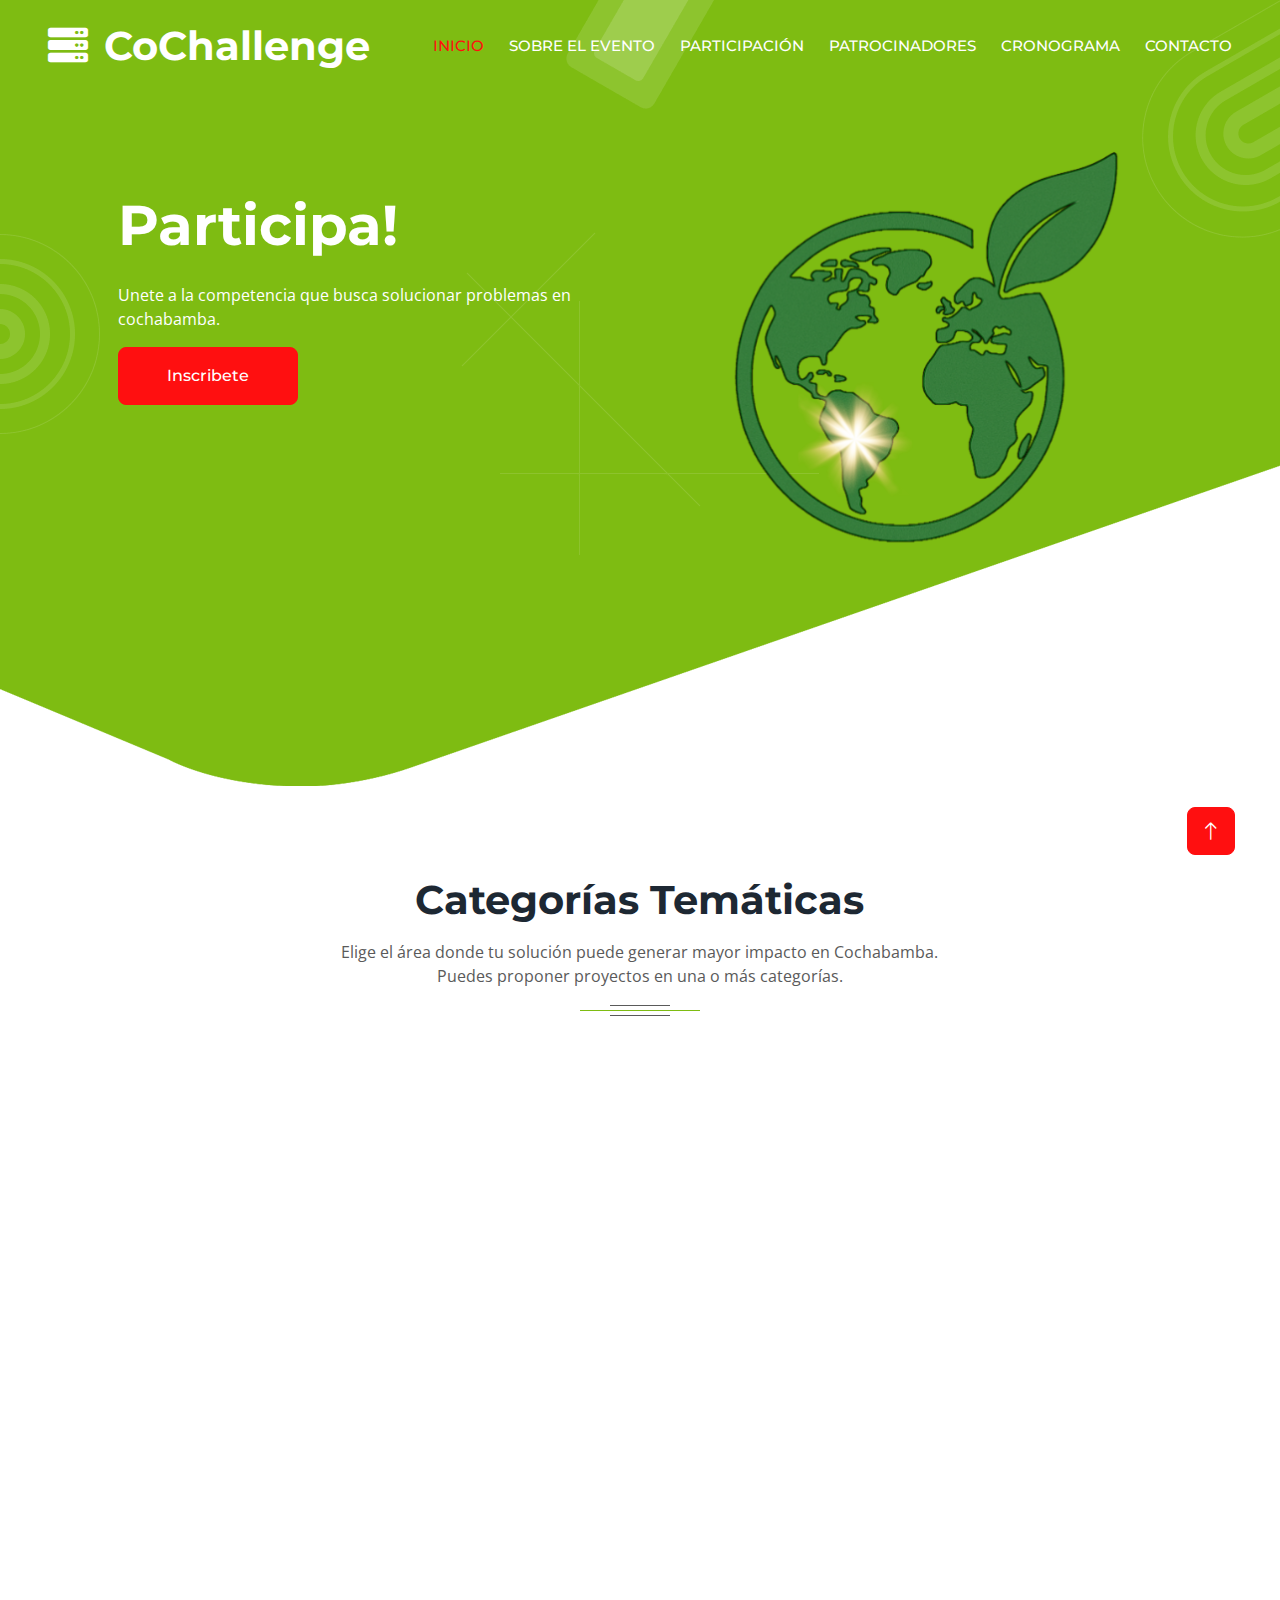
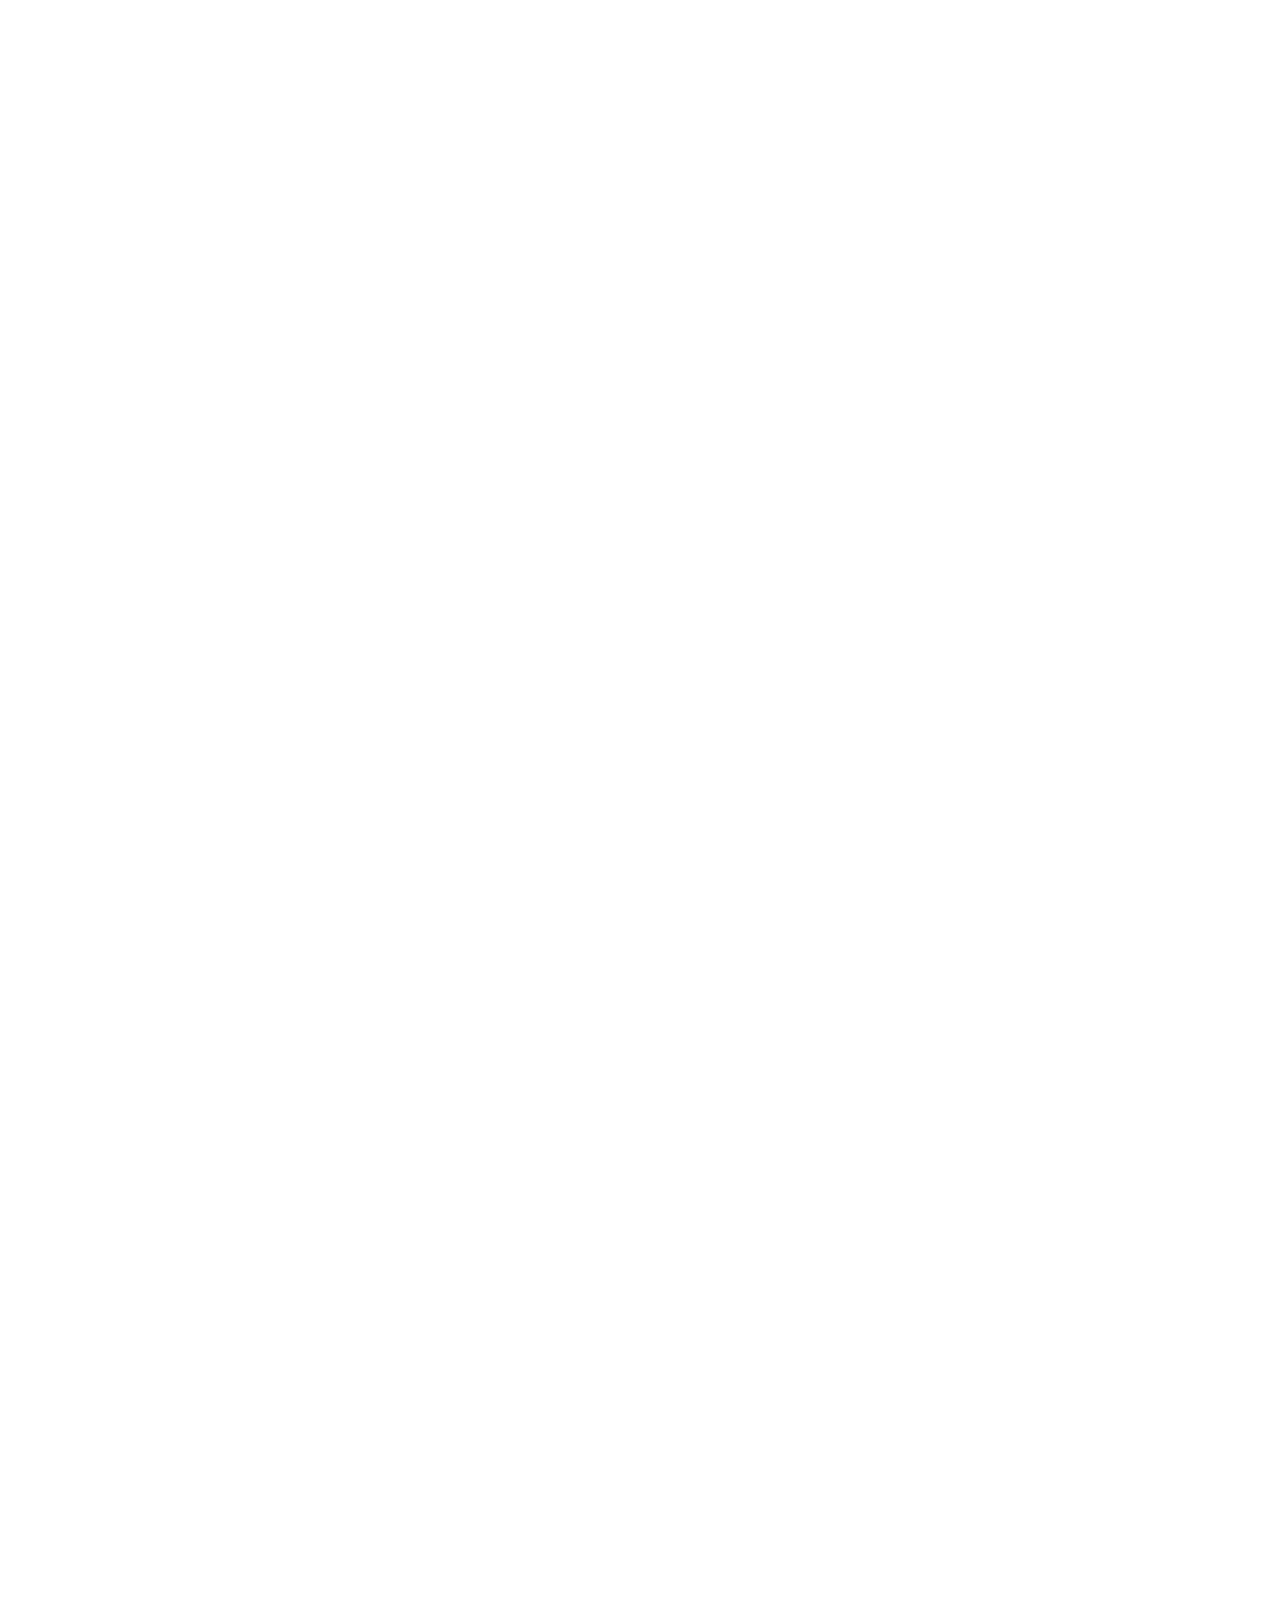
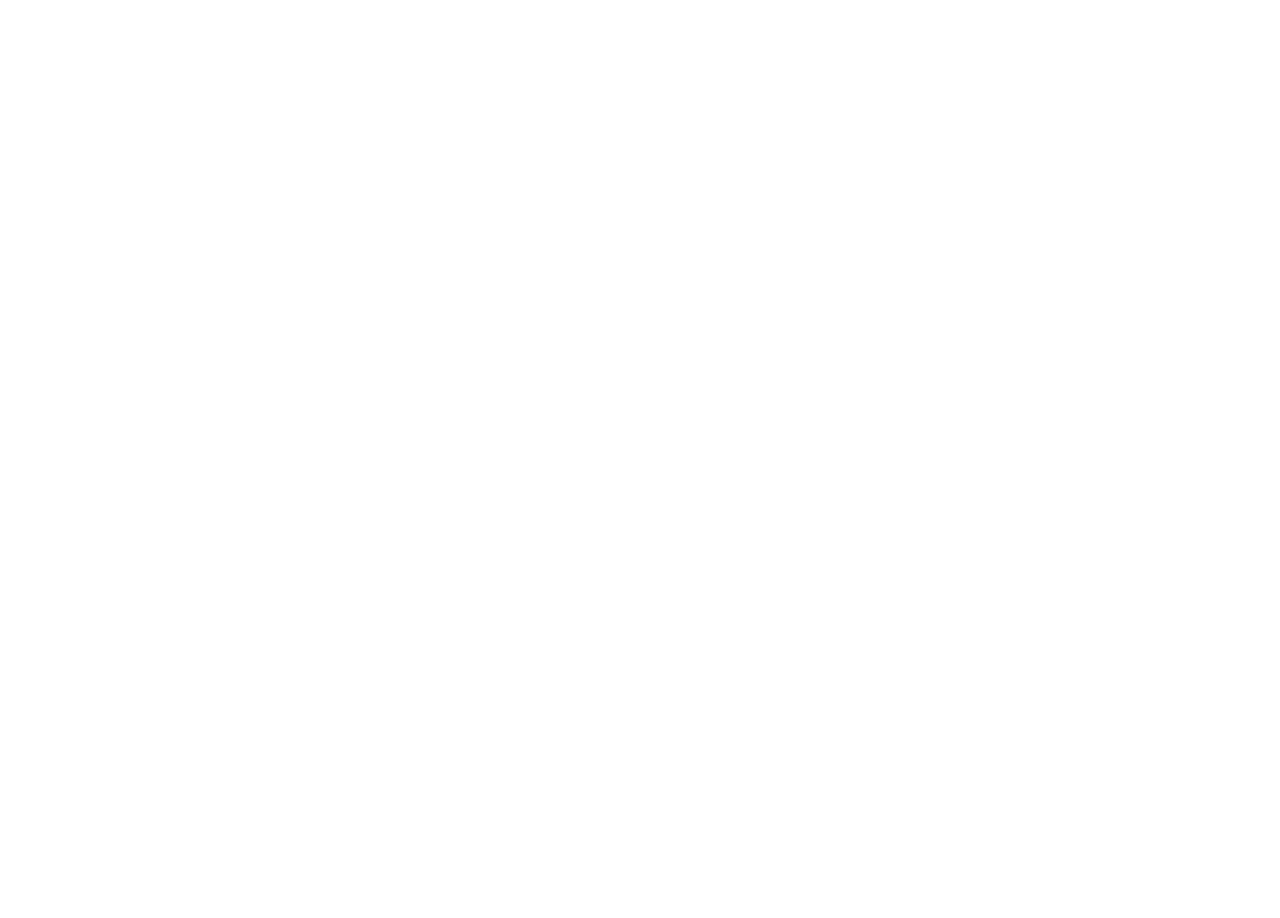
==== commit 902033f7: "Depuracion proyecto" ====
--- a/index.html
+++ b/index.html
@@ -57,9 +57,10 @@
                         <a href="index.html" class="nav-item nav-link active">Inicio</a>
                         <a href="pages/about.html" class="nav-item nav-link">Sobre el Evento</a>
                         <a href="pages/participacion.html" class="nav-item nav-link">Participación</a>
-                        <a href="pages/categorias.html" class="nav-item nav-link">Categorías</a>
+                        <!-- <a href="pages/categorias.html" class="nav-item nav-link">Categorías</a> -->
+                        <a href="pages/patrocinadores.html" class="nav-item nav-link">Patrocinadores</a>
                         <a href="pages/cronograma.html" class="nav-item nav-link">Cronograma</a>
-                        <a href="pages/premios.html" class="nav-item nav-link">Premios</a>
+                        <!-- <a href="pages/premios.html" class="nav-item nav-link">Premios</a> -->
                         <a href="pages/contact.html" class="nav-item nav-link">Contacto</a>
                     </div>
                 </div>
@@ -169,7 +170,7 @@
                                 <div class="bg-light rounded text-center p-4">
                                     <i class="fa fa-calendar-alt fa-2x text-primary mb-2"></i>
                                     <h2 class="mb-1">17-18</h2>
-                                    <p class="mb-0">Mayo 2024</p>
+                                    <p class="mb-0">Mayo 2025</p>
                                 </div>
                             </div>
                             <div class="col-sm-4 wow fadeIn" data-wow-delay="0.3s">
@@ -188,7 +189,7 @@
                             </div>
                         </div>
                         
-                        <a href="participacion.html" class="btn btn-primary mt-4 py-2 px-4">Cómo Participar</a>
+                        <a href="pages/participacion.html" class="btn btn-primary mt-4 py-2 px-4">Cómo Participar</a>
                     </div>
                     <div class="col-lg-5">
                         <img class="img-fluid wow zoomIn" data-wow-delay="0.5s" src="img/hackathon-team.jpg" alt="Equipo trabajando en hackathon">
@@ -227,8 +228,11 @@
                                 <p class="border-bottom pb-3"><i class="fa fa-check text-primary me-3"></i>Trabajo presencial en UNIVALLE</p>
                                 <p class="border-bottom pb-3"><i class="fa fa-check text-primary me-3"></i>Mentoría técnica en tiempo real</p>
                                 <p class="border-bottom pb-3"><i class="fa fa-check text-primary me-3"></i>Ambiente colaborativo</p>
+                                <p class="border-bottom pb-3"><i class="fa fa-check text-primary me-3"></i>Trabajo Presencial</p>
                                 <p class="border-bottom pb-3"><i class="fa fa-check text-primary me-3"></i>Premios inmediatos</p>
-                                <p class="mb-0"><i class="fa fa-check text-primary me-3"></i>Certificación oficial</p>
+                                <p class="border-bottom pb-3"><i class="fa fa-check text-primary me-3"></i>Posibilidad de incubación</p>
+                                <p class="border-bottom pb-3"><i class="fa fa-check text-primary me-3"></i>Certificación oficial</p>
+                                <p class="mb-0"><i class="fa fa-check text-primary me-3"></i>Presentación ante autoridades municipales</p>
                             </div>
                         </div>
                     </div>
@@ -248,13 +252,15 @@
                                 <h1 class="mb-3" style="color: #0d6efd;">
                                     <small class="align-top" style="font-size: 22px; line-height: 45px;"></small>Profundidad<small class="align-bottom" style="font-size: 16px; line-height: 40px;"> técnica</small>
                                 </h1>
-                                <a class="btn btn-primary px-4 py-2" href="#registro">Inscribirse</a>
+                                <a class="btn btn-primary px-4 py-2" href="pages/registro.html">Inscribirse</a>
                             </div>
                             <div class="p-4">
                                 <p class="border-bottom pb-3"><i class="fa fa-check text-primary me-3"></i>Desarrollo remoto/presencial flexible</p>
                                 <p class="border-bottom pb-3"><i class="fa fa-check text-primary me-3"></i>Tiempo para investigación y prototipado</p>
                                 <p class="border-bottom pb-3"><i class="fa fa-check text-primary me-3"></i>Evaluación con puntaje adicional</p>
+                                <p class="border-bottom pb-3"><i class="fa fa-check text-primary me-3"></i>Premios inmediatos</p>
                                 <p class="border-bottom pb-3"><i class="fa fa-check text-primary me-3"></i>Posibilidad de incubación</p>
+                                <p class="border-bottom pb-3"><i class="fa fa-check text-primary me-3"></i>Certificación oficial</p>
                                 <p class="mb-0"><i class="fa fa-check text-primary me-3"></i>Presentación ante autoridades municipales</p>
                             </div>
                         </div>
@@ -266,161 +272,49 @@
 
 
 
-        <!-- Comparison Start -->
-        <div class="container-xxl py-5 wow fadeInUp" data-wow-delay="0.1s" id="testimonios">
-            <div class="container px-lg-5">
-                <div class="section-title position-relative text-center mx-auto mb-5 pb-4">
-                    <h1 class="mb-3">Lo que dicen de nosotros</h1>
-                    <p class="mb-1">Experiencias de participantes y organizadores en ediciones anteriores</p>
-                </div>
-                <div class="owl-carousel testimonial-carousel">
-                    <!-- Testimonio 1 -->
-                    <div class="testimonial-item position-relative bg-light border-top border-5 border-primary rounded p-4 my-4">
-                        <div class="d-flex align-items-center justify-content-center position-absolute top-0 start-0 ms-5 translate-middle bg-primary rounded-circle" style="width: 45px; height: 45px; margin-top: -3px;">
-                            <i class="fa fa-quote-left text-white"></i>
-                        </div>
-                        <p class="mt-3">"Participar en CoCHAllenge transformó mi visión de cómo la tecnología puede resolver problemas sociales. Nuestro proyecto de sensores de calidad del aire ahora está siendo implementado en el centro de la ciudad."</p>
-                        <div class="d-flex align-items-center">
-                            <img class="img-fluid flex-shrink-0 rounded-circle" src="img/participante-1.jpg" style="width: 50px; height: 50px;" alt="Participante 2023">
-                            <div class="ps-3">
-                                <h6 class="fw-bold mb-1">María Fernández</h6>
-                                <small>Equipo ganador 2023 - Categoría Medio Ambiente</small>
-                            </div>
-                        </div>
-                    </div>
-        
-                    <!-- Testimonio 2 -->
-                    <div class="testimonial-item position-relative bg-light border-top border-5 border-primary rounded p-4 my-4">
-                        <div class="d-flex align-items-center justify-content-center position-absolute top-0 start-0 ms-5 translate-middle bg-primary rounded-circle" style="width: 45px; height: 45px; margin-top: -3px;">
-                            <i class="fa fa-quote-left text-white"></i>
-                        </div>
-                        <p class="mt-3">"Como mentor, he visto crecer proyectos increíbles en solo 48 horas. La energía y creatividad de los participantes es inspiradora. Este año volveré a apoyar con mucho gusto."</p>
-                        <div class="d-flex align-items-center">
-                            <img class="img-fluid flex-shrink-0 rounded-circle" src="img/mentor-1.jpg" style="width: 50px; height: 50px;" alt="Mentor">
-                            <div class="ps-3">
-                                <h6 class="fw-bold mb-1">Carlos Méndez</h6>
-                                <small>Mentor Técnico - Desarrollador Senior</small>
-                            </div>
-                        </div>
-                    </div>
-        
-                    <!-- Testimonio 3 -->
-                    <div class="testimonial-item position-relative bg-light border-top border-5 border-primary rounded p-4 my-4">
-                        <div class="d-flex align-items-center justify-content-center position-absolute top-0 start-0 ms-5 translate-middle bg-primary rounded-circle" style="width: 45px; height: 45px; margin-top: -3px;">
-                            <i class="fa fa-quote-left text-white"></i>
-                        </div>
-                        <p class="mt-3">"La modalidad extendida nos permitió desarrollar un prototipo funcional de nuestra app para seguridad vecinal. Hoy tenemos un MVP que está siendo evaluado por la municipalidad."</p>
-                        <div class="d-flex align-items-center">
-                            <img class="img-fluid flex-shrink-0 rounded-circle" src="img/participante-2.jpg" style="width: 50px; height: 50px;" alt="Participante 2022">
-                            <div class="ps-3">
-                                <h6 class="fw-bold mb-1">Juan Pérez</h6>
-                                <small>Equipo Innovación Ciudadana - Modalidad Extendida</small>
-                            </div>
-                        </div>
-                    </div>
-        
-                    <!-- Testimonio 4 -->
-                    <div class="testimonial-item position-relative bg-light border-top border-5 border-primary rounded p-4 mt-4">
-                        <div class="d-flex align-items-center justify-content-center position-absolute top-0 start-0 ms-5 translate-middle bg-primary rounded-circle" style="width: 45px; height: 45px; margin-top: -3px;">
-                            <i class="fa fa-quote-left text-white"></i>
-                        </div>
-                        <p class="mt-3">"CoCHAllenge es un ejemplo de cómo la academia, el gobierno y la sociedad civil pueden colaborar para generar soluciones innovadoras a problemas reales de nuestra ciudad."</p>
-                        <div class="d-flex align-items-center">
-                            <img class="img-fluid flex-shrink-0 rounded-circle" src="img/autoridad-1.jpg" style="width: 50px; height: 50px;" alt="Autoridad Municipal">
-                            <div class="ps-3">
-                                <h6 class="fw-bold mb-1">Dra. Laura Gutiérrez</h6>
-                                <small>Representante Municipal - Secretaría de Innovación</small>
-                            </div>
-                        </div>
-                    </div>
-                </div>
-            </div>
-        </div>
-        <!-- Testimonial End -->
-
-
-
-        <!-- Team Start -->
-        <div class="container-xxl py-5">
-            <div class="container px-lg-5">
-                <div class="section-title position-relative text-center mx-auto mb-5 pb-4 wow fadeInUp" data-wow-delay="0.1s" style="max-width: 600px;">
-                    <h1 class="mb-3">Patrocinadores</h1>
-                    <p class="mb-1">Este evento llega gracias a...</p>
-                </div>
-                <div class="row g-4">
-                    <div class="col-lg-3 col-md-6 wow fadeInUp" data-wow-delay="0.1s">
-                        <div class="team-item border-top border-5 border-primary rounded shadow overflow-hidden">
-                            <div class="text-center p-4">
-                                <img class="img-fluid rounded-circle mb-4" src="img/team-1.jpg" alt="">
-                                <h5 class="fw-bold mb-1">Full Name</h5>
-                                <small>Designation</small>
-                            </div>
-                            <div class="d-flex justify-content-center bg-primary p-3">
-                                <a class="btn btn-square text-primary bg-white m-1" href=""><i class="fab fa-facebook-f"></i></a>
-                                <a class="btn btn-square text-primary bg-white m-1" href=""><i class="fab fa-twitter"></i></a>
-                                <a class="btn btn-square text-primary bg-white m-1" href=""><i class="fab fa-instagram"></i></a>
-                            </div>
-                        </div>
-                    </div>
-                    <div class="col-lg-3 col-md-6 wow fadeInUp" data-wow-delay="0.3s">
-                        <div class="team-item border-top border-5 border-primary rounded shadow overflow-hidden">
-                            <div class="text-center p-4">
-                                <img class="img-fluid rounded-circle mb-4" src="img/team-2.jpg" alt="">
-                                <h5 class="fw-bold mb-1">Full Name</h5>
-                                <small>Designation</small>
-                            </div>
-                            <div class="d-flex justify-content-center bg-primary p-3">
-                                <a class="btn btn-square text-primary bg-white m-1" href=""><i class="fab fa-facebook-f"></i></a>
-                                <a class="btn btn-square text-primary bg-white m-1" href=""><i class="fab fa-twitter"></i></a>
-                                <a class="btn btn-square text-primary bg-white m-1" href=""><i class="fab fa-instagram"></i></a>
-                            </div>
-                        </div>
-                    </div>
-                    <div class="col-lg-3 col-md-6 wow fadeInUp" data-wow-delay="0.5s">
-                        <div class="team-item border-top border-5 border-primary rounded shadow overflow-hidden">
-                            <div class="text-center p-4">
-                                <img class="img-fluid rounded-circle mb-4" src="img/team-3.jpg" alt="">
-                                <h5 class="fw-bold mb-1">Full Name</h5>
-                                <small>Designation</small>
-                            </div>
-                            <div class="d-flex justify-content-center bg-primary p-3">
-                                <a class="btn btn-square text-primary bg-white m-1" href=""><i class="fab fa-facebook-f"></i></a>
-                                <a class="btn btn-square text-primary bg-white m-1" href=""><i class="fab fa-twitter"></i></a>
-                                <a class="btn btn-square text-primary bg-white m-1" href=""><i class="fab fa-instagram"></i></a>
-                            </div>
-                        </div>
-                    </div>
-                    <div class="col-lg-3 col-md-6 wow fadeInUp" data-wow-delay="0.7s">
-                        <div class="team-item border-top border-5 border-primary rounded shadow overflow-hidden">
-                            <div class="text-center p-4">
-                                <img class="img-fluid rounded-circle mb-4" src="img/team-4.jpg" alt="">
-                                <h5 class="fw-bold mb-1">Full Name</h5>
-                                <small>Designation</small>
-                            </div>
-                            <div class="d-flex justify-content-center bg-primary p-3">
-                                <a class="btn btn-square text-primary bg-white m-1" href=""><i class="fab fa-facebook-f"></i></a>
-                                <a class="btn btn-square text-primary bg-white m-1" href=""><i class="fab fa-twitter"></i></a>
-                                <a class="btn btn-square text-primary bg-white m-1" href=""><i class="fab fa-instagram"></i></a>
-                            </div>
-                        </div>
-                    </div>
-                </div>
-            </div>
-        </div>
-        <!-- Team End -->
+        <!-- Patrocinadores Start -->
+            <div class="container-xxl py-5">
+                <div class="container px-lg-5">
+                    <div class="section-title position-relative text-center mx-auto mb-5 pb-4 wow fadeInUp" data-wow-delay="0.1s" style="max-width: 600px;">
+                        <h1 class="mb-3">Patrocinadores</h1>
+                        <p class="mb-1">Este evento llega gracias a...</p>
+                    </div>
+                    <div class="row g-4 justify-content-center">
+                        <!-- Patrocinador 1 -->
+                        <div class="col-lg-3 col-md-6 wow fadeInUp" data-wow-delay="0.1s">
+                            <div class="team-item border-top border-5 border-primary rounded shadow overflow-hidden">
+                                <div class="text-center p-4">
+                                    <img class="img-fluid rounded-circle mb-4" src="img/team-1.jpg" alt="">
+                                    <h5 class="fw-bold mb-1">Nombre 1</h5>
+                                    <small>Empresa 1</small>
+                                </div>
+                            </div>
+                        </div>
+                        <!-- Patrocinador 2 -->
+                        <div class="col-lg-3 col-md-6 wow fadeInUp" data-wow-delay="0.3s">
+                            <div class="team-item border-top border-5 border-primary rounded shadow overflow-hidden">
+                                <div class="text-center p-4">
+                                    <img class="img-fluid rounded-circle mb-4" src="img/team-2.jpg" alt="">
+                                    <h5 class="fw-bold mb-1">Nombre 2</h5>
+                                    <small>Empresa 2</small>
+                                </div>
+                            </div>
+                        </div>
+                        <!-- Botón Ver Más -->
+                        <div class="col-lg-3 col-md-6 wow fadeInUp d-flex align-items-center justify-content-center" data-wow-delay="0.5s">
+                            <a href="pages/patrocinadores.html" class="btn btn-primary py-3 px-4 rounded-pill">Ver más</a>
+                        </div>
+                    </div>
+                </div>
+            </div>
+            <!-- Patrocinadores End -->
         
 
         <!-- Footer Start -->
         <div class="container-fluid bg-primary text-white footer mt-5 pt-5 wow fadeIn" data-wow-delay="0.1s">
             <div class="container py-5 px-lg-5">
                 <div class="row gy-5 gx-4 pt-5">
-                    <div class="col-12">
-                        <h5 class="fw-bold text-white mb-4">Suscríbete a Nuestro Newsletter</h5>
-                        <div class="position-relative" style="max-width: 400px;">
-                            <input class="form-control bg-white border-0 w-100 py-3 ps-4 pe-5" type="text" placeholder="Ingresa tu correo">
-                            <button type="button" class="btn btn-primary py-2 px-3 position-absolute top-0 end-0 mt-2 me-2">Enviar</button>
-                        </div>
-                    </div>
+                    
         
                     <div class="col-lg-5 col-md-12">
                         <div class="row gy-5 g-4">
@@ -428,13 +322,13 @@
                                 <h5 class="fw-bold text-white mb-4">Hackathon CoCHAllenge</h5>
                                 <a class="btn btn-link" href="pages/about.html">Sobre el Evento</a>
                                 <a class="btn btn-link" href="pages/participacion.html">Participación</a>
-                                <a class="btn btn-link" href="pages/categorias.html">Categorías</a>
+                                <!-- <a class="btn btn-link" href="pages/categorias.html">Categorías</a> -->
                                 <a class="btn btn-link" href="pages/cronograma.html">Cronograma</a>
                                 <a class="btn btn-link" href="pages/contact.html">Contacto</a>
                             </div>
                             <div class="col-md-6">
                                 <h5 class="fw-bold text-white mb-4">Secciones</h5>
-                                <a class="btn btn-link" href="pages/premios.html">Premios</a>
+                                <!-- <a class="btn btn-link" href="pages/premios.html">Premios</a> -->
                                 <a class="btn btn-link" href="pages/registro.html">Registro</a>
                                 <a class="btn btn-link" href="#">Reglamento</a>
                                 <a class="btn btn-link" href="#">FAQs</a>
@@ -455,14 +349,7 @@
                         </div>
                     </div>
         
-                    <div class="col-md-6 col-lg-4 mt-lg-n5">
-                        <div class="bg-light rounded" style="padding: 30px;">
-                            <input type="text" class="form-control border-0 py-2 mb-2" placeholder="Nombre">
-                            <input type="email" class="form-control border-0 py-2 mb-2" placeholder="Correo">
-                            <textarea class="form-control border-0 mb-2" rows="2" placeholder="Mensaje"></textarea>
-                            <button class="btn btn-primary w-100 py-2">Enviar Mensaje</button>
-                        </div>
-                    </div>
+                    
                 </div>
             </div>
         
--- a/css/style.css
+++ b/css/style.css
@@ -28,6 +28,49 @@
     bottom: 45px;
     z-index: 99;
 }
+
+/*patrocinadores */
+
+.grayscale-hover {
+    filter: grayscale(100%);
+    transition: 0.3s;
+}
+.grayscale-hover:hover {
+    filter: grayscale(0%);
+    transform: scale(1.05);
+}
+
+.patrocinador-card {
+    border: 1px solid #ddd;
+    border-radius: 15px;
+    transition: 0.3s;
+    background: #ffffff;
+    box-shadow: 0 4px 6px rgba(0,0,0,0.05);
+}
+
+.patrocinador-card:hover {
+    transform: translateY(-5px);
+    box-shadow: 0 8px 12px rgba(0,0,0,0.1);
+}
+
+.patrocinador-card img {
+    max-height: 100px;
+    object-fit: contain;
+    filter: grayscale(100%);
+    transition: 0.3s;
+}
+
+.patrocinador-card:hover img {
+    filter: grayscale(0%);
+}
+
+
+
+
+
+/*Patrocinadores
+*/
+
 
 
 /*** Heading ***/
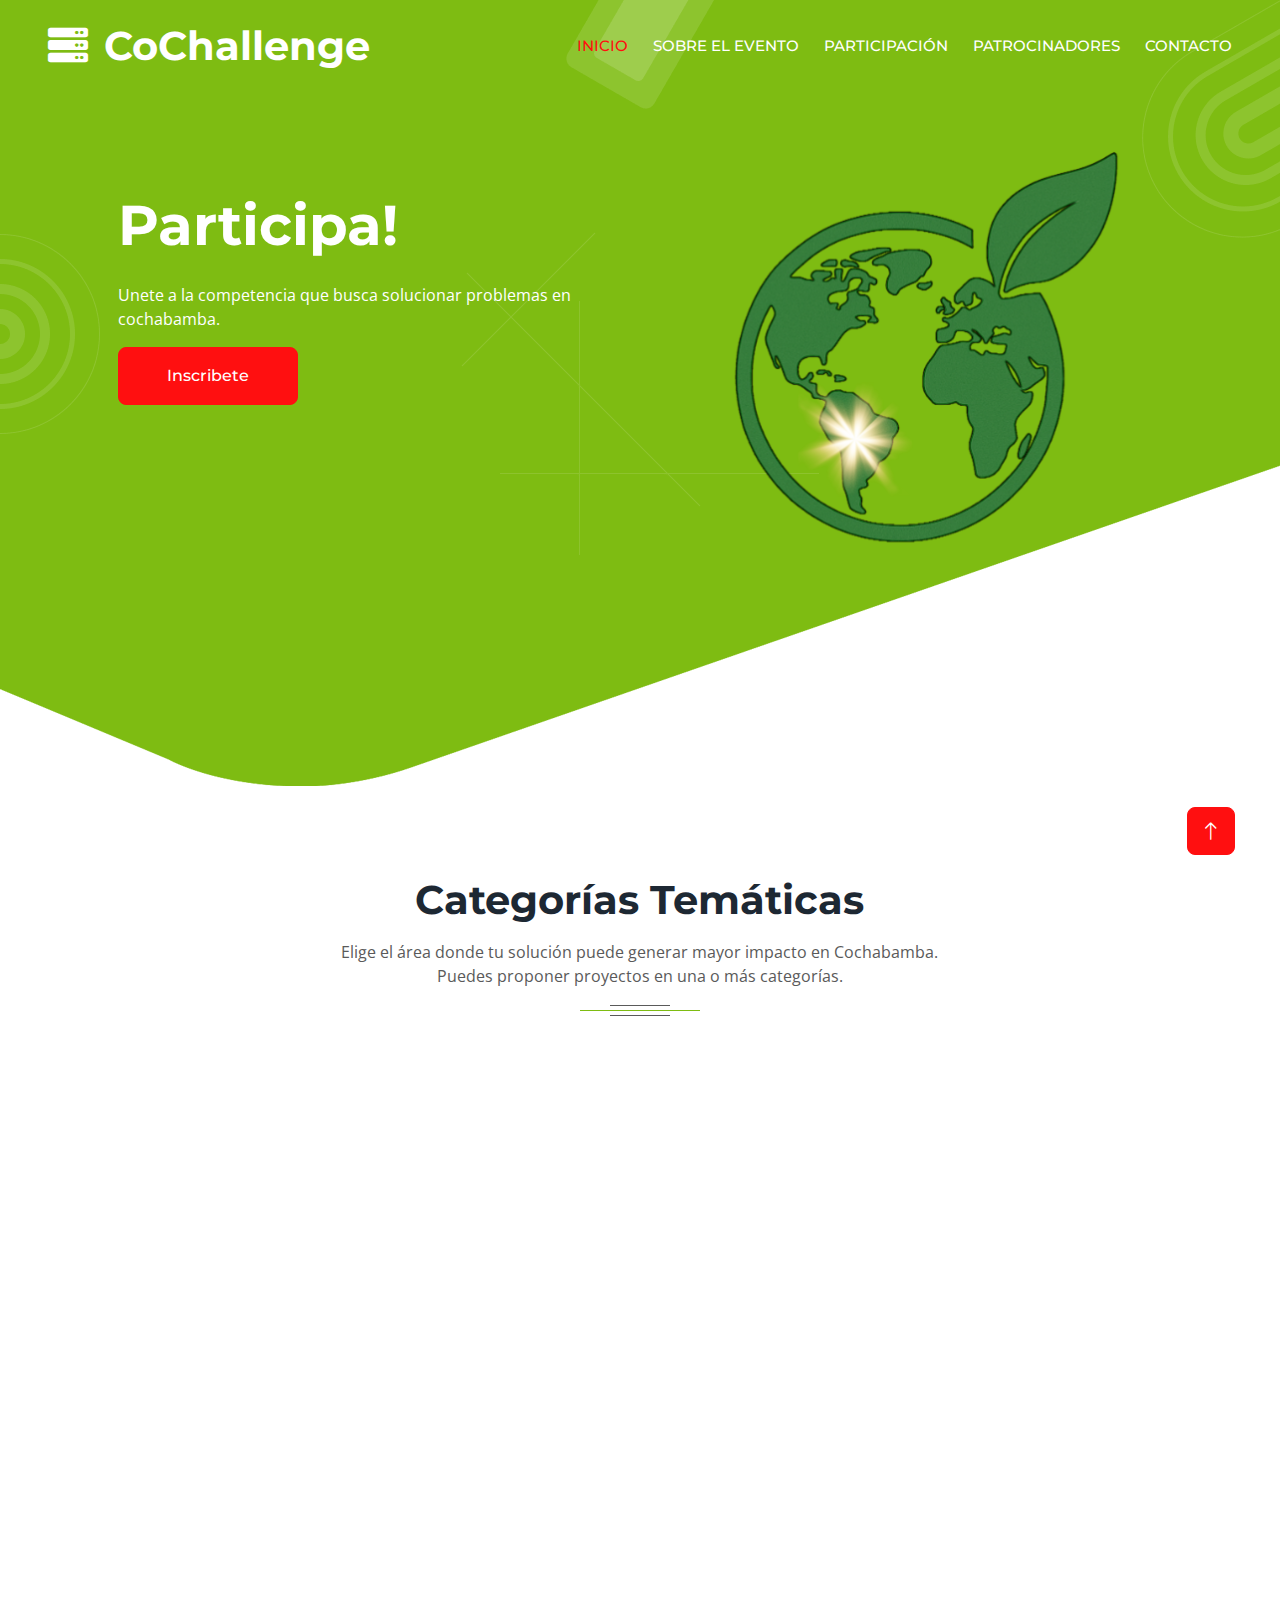
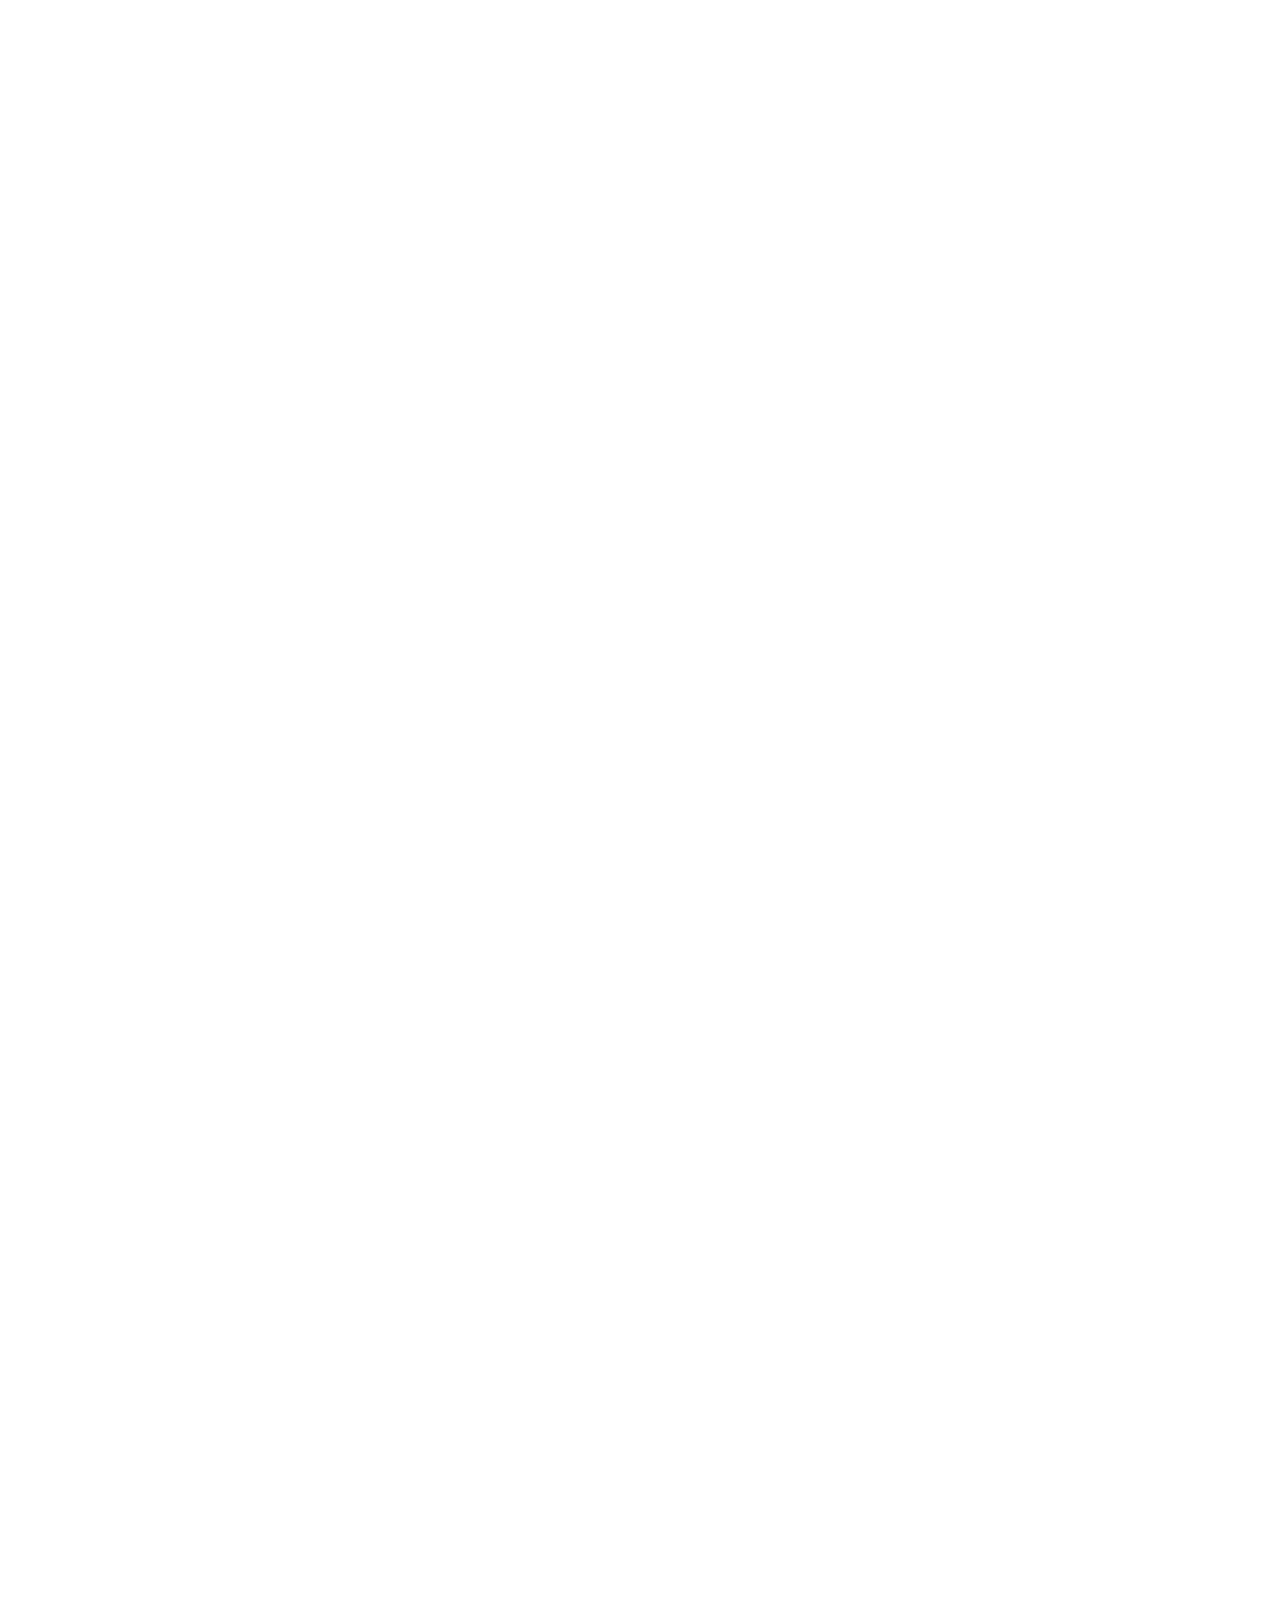
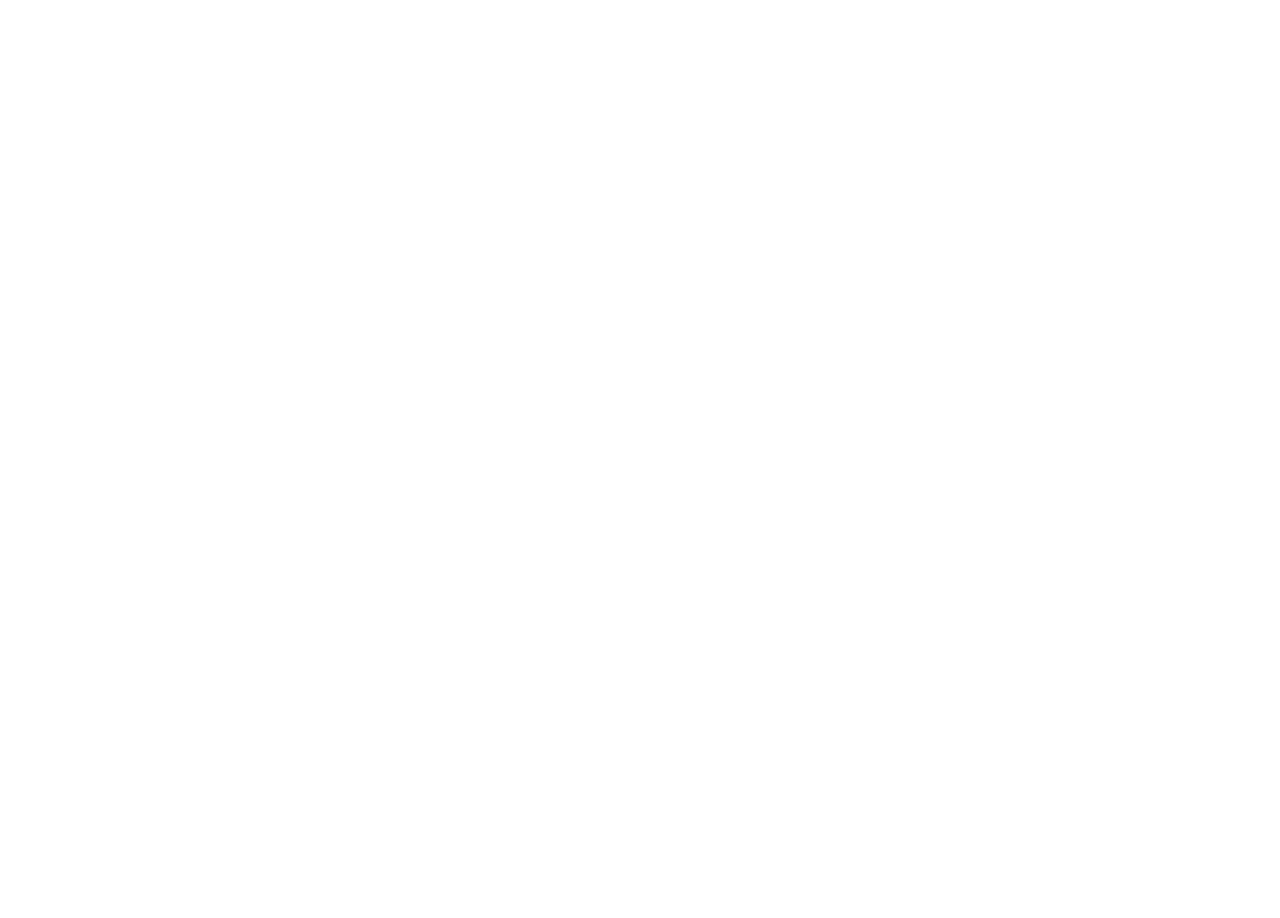
==== commit cfb22204: "Arreglo Cronograma" ====
--- a/index.html
+++ b/index.html
@@ -59,7 +59,6 @@
                         <a href="pages/participacion.html" class="nav-item nav-link">Participación</a>
                         <!-- <a href="pages/categorias.html" class="nav-item nav-link">Categorías</a> -->
                         <a href="pages/patrocinadores.html" class="nav-item nav-link">Patrocinadores</a>
-                        <a href="pages/cronograma.html" class="nav-item nav-link">Cronograma</a>
                         <!-- <a href="pages/premios.html" class="nav-item nav-link">Premios</a> -->
                         <a href="pages/contact.html" class="nav-item nav-link">Contacto</a>
                     </div>
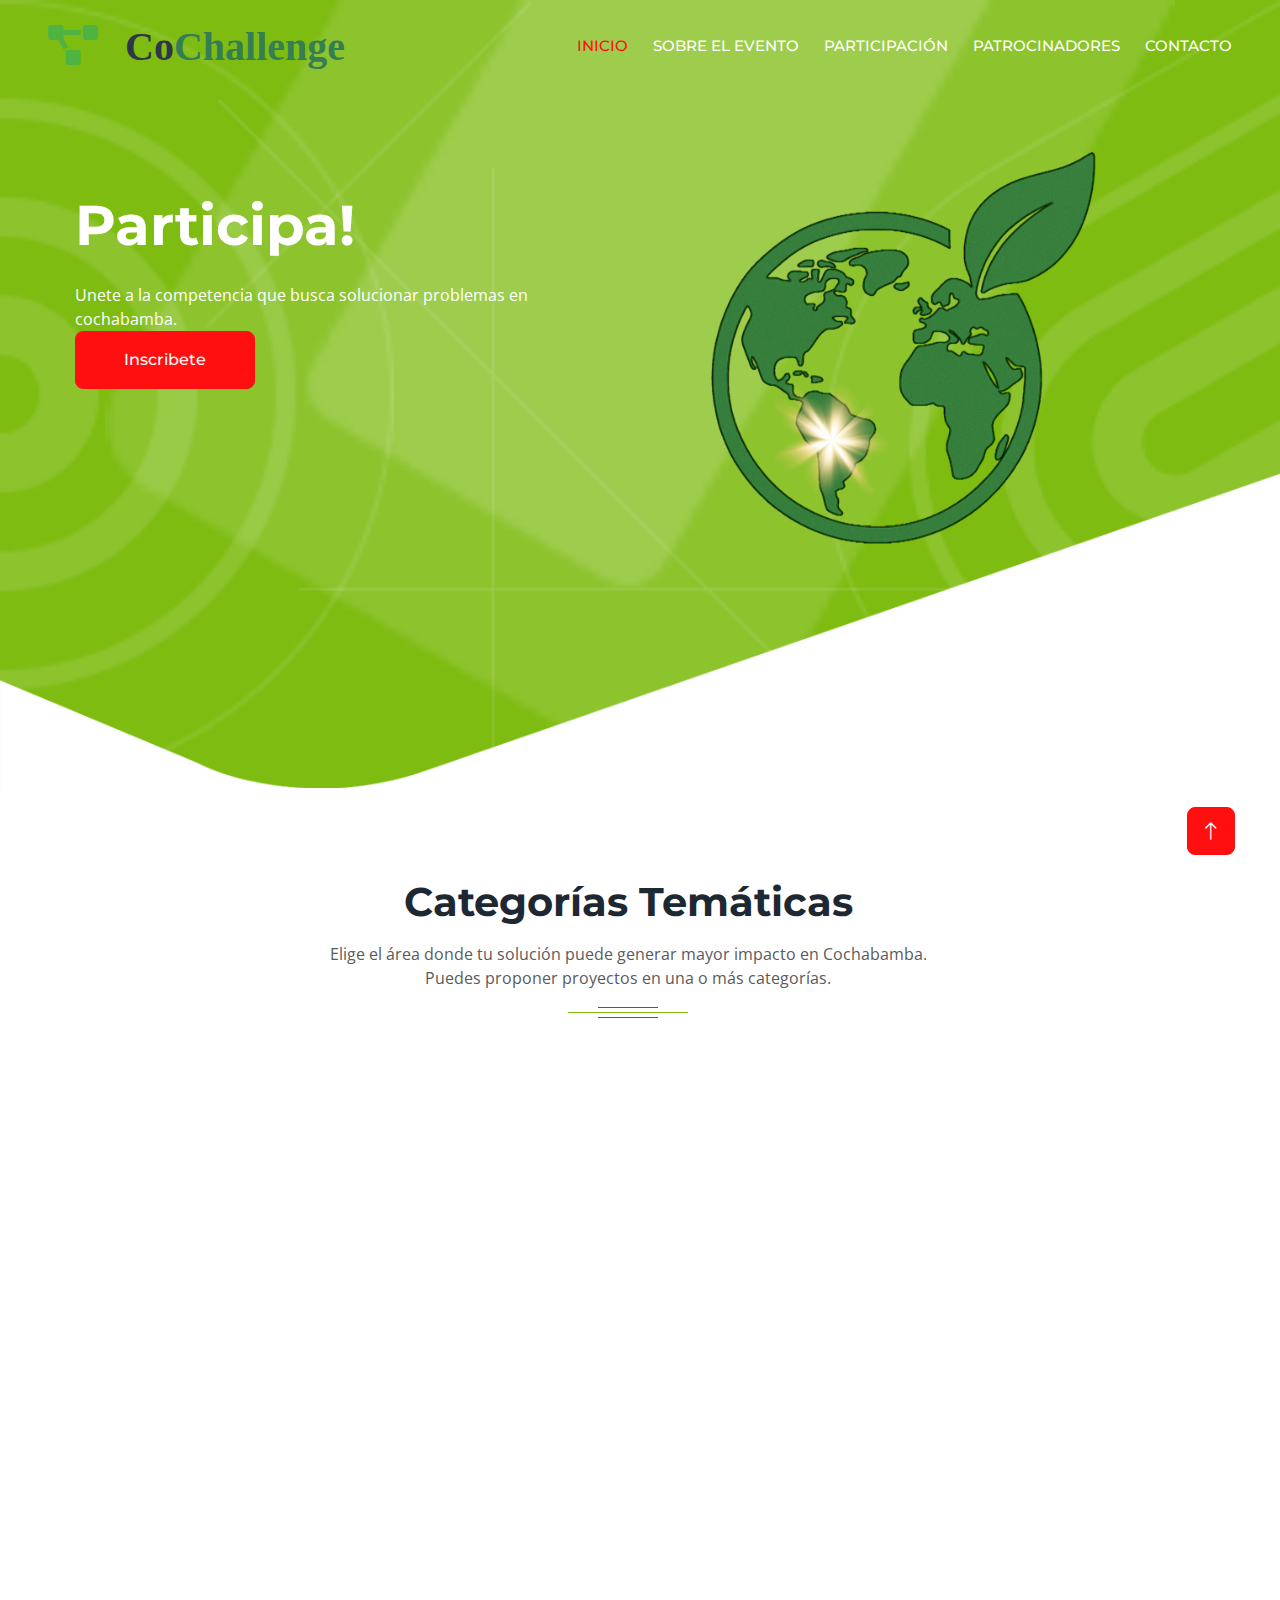
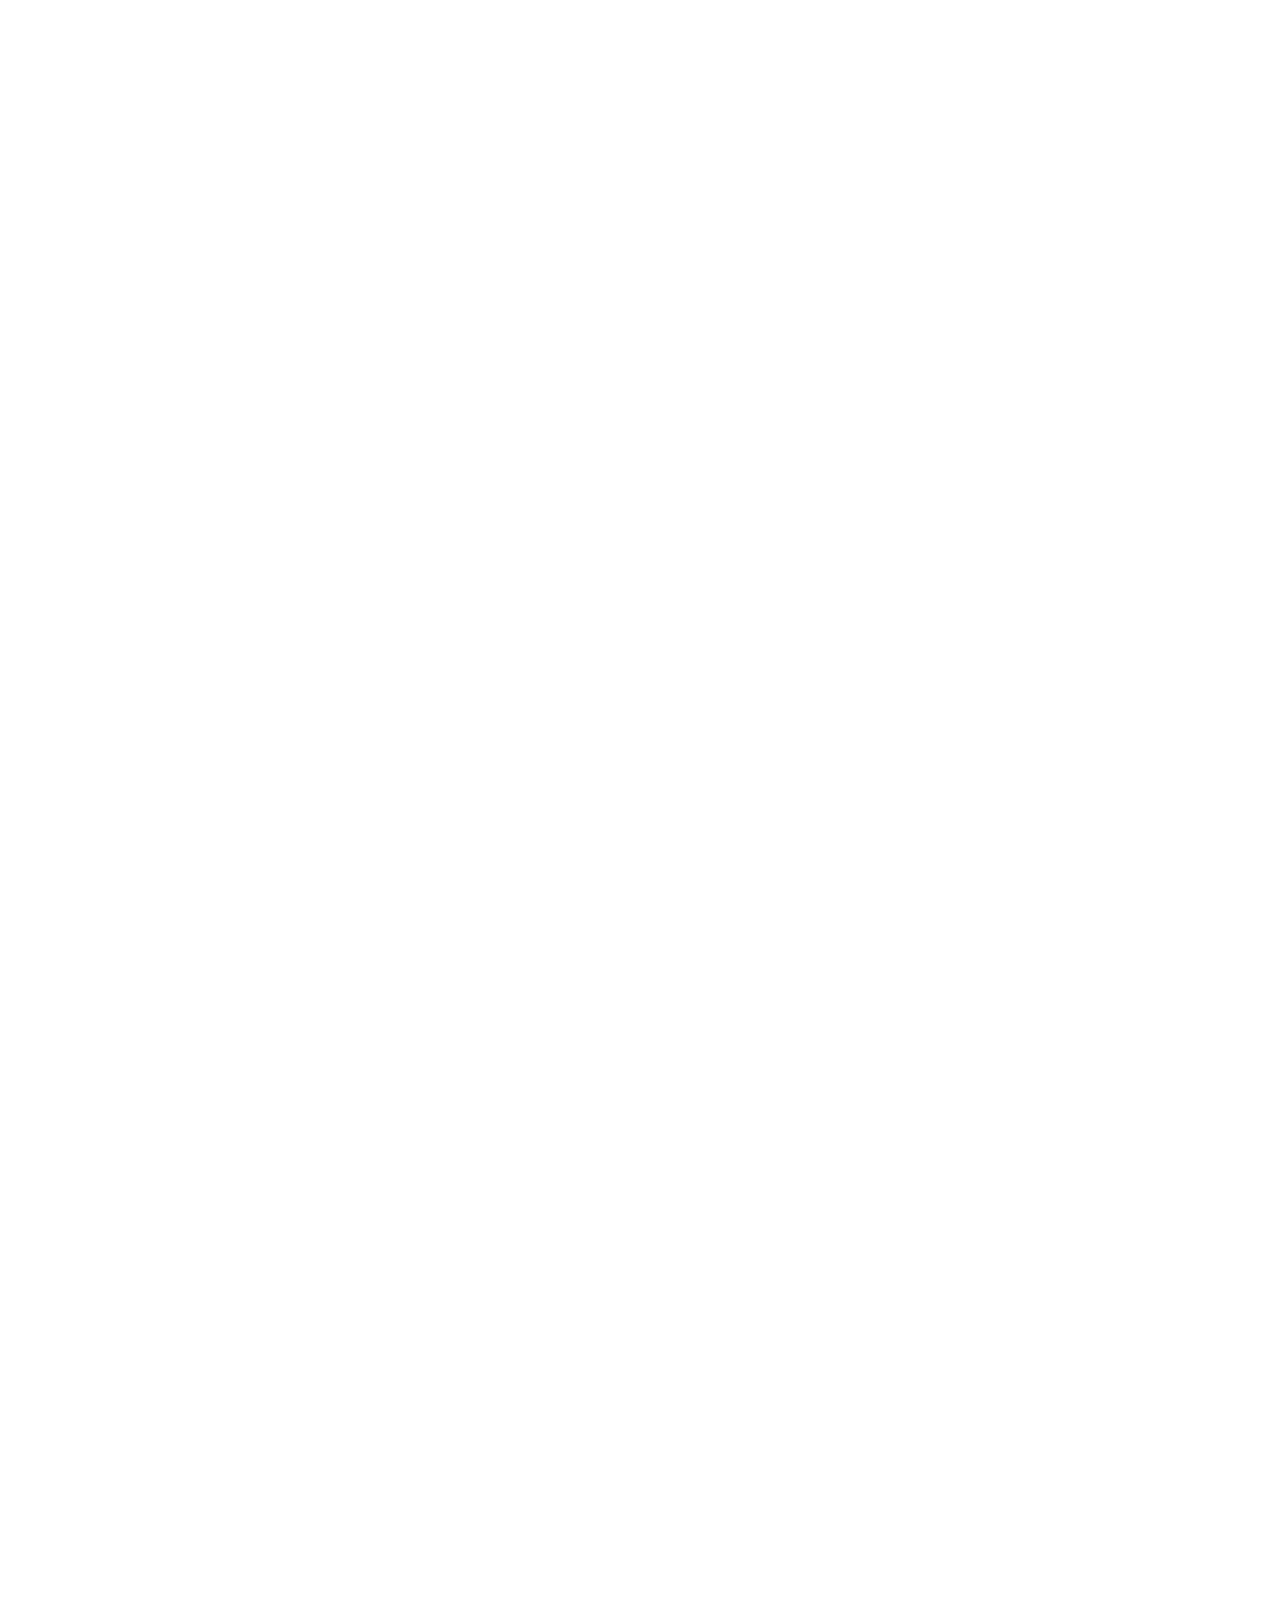
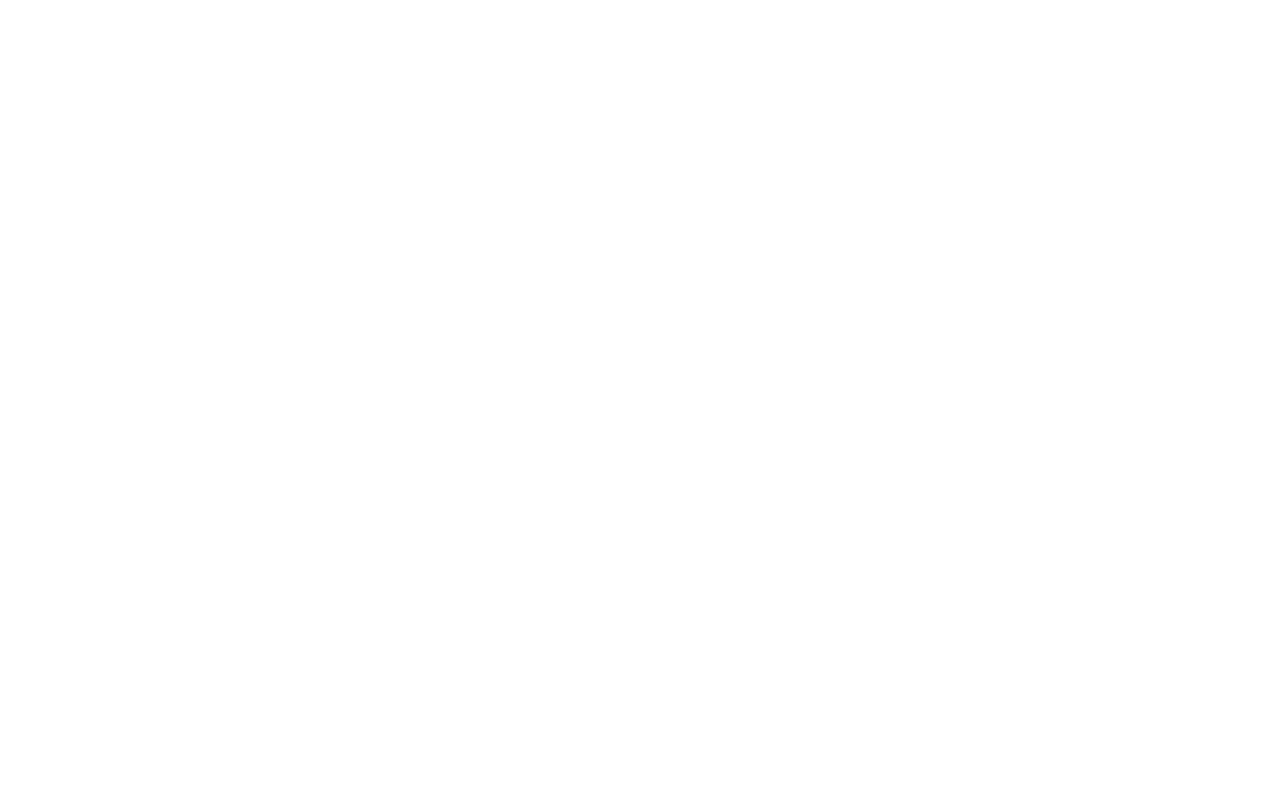
==== commit 93bdd8b6: "Arreglo Logo, Responsividad, Doc2" ====
--- a/index.html
+++ b/index.html
@@ -4,7 +4,7 @@
 <head>
     <meta charset="utf-8">
     <title>GreenHost - Web Hosting HTML Template</title>
-    <meta content="width=device-width, initial-scale=1.0" name="viewport">
+    <meta name="viewport" content="width=device-width, initial-scale=1">
     <meta content="" name="keywords">
     <meta content="" name="description">
 
@@ -32,7 +32,9 @@
 </head>
 
 <body>
-    <div class="container-xxl bg-white p-0">
+    <div class="container-fluid bg-white p-0">
+
+
         <!-- Spinner Start -->
         <div id="spinner" class="show bg-white position-fixed translate-middle w-100 vh-100 top-50 start-50 d-flex align-items-center justify-content-center">
             <div class="spinner-border text-primary" style="width: 3rem; height: 3rem;" role="status">
@@ -46,7 +48,10 @@
         <div class="container-xxl position-relative p-0">
             <nav class="navbar navbar-expand-lg navbar-light px-4 px-lg-5 py-3 py-lg-0">
                 <a href="" class="navbar-brand p-0">
-                    <h1 class="m-0"><i class="fa fa-server me-3"></i>CoChallenge</h1>
+                    <h1 class="m-0">
+                        <i class="fas fa-project-diagram me-3" style="color: #4fb342;"></i>
+                        <span style="font-family: 'Exo 2'; color: #2D3748;">Co<span style="color: #357e54;">Challenge</span></span>
+                      </h1>
                     <!-- <img src="img/logo.png" alt="Logo"> -->
                 </a>
                 <button class="navbar-toggler" type="button" data-bs-toggle="collapse" data-bs-target="#navbarCollapse">
@@ -162,7 +167,7 @@
                         <div class="section-title position-relative mb-4 pb-4">
                             <h1 class="mb-2">¿Qué es CoCHAllenge?</h1>
                         </div>
-                        <p class="mb-4">La Hackathon CoCHAllenge es una iniciativa que busca reunir a mentes creativas para desarrollar soluciones tecnológicas y sociales que resuelvan problemas reales de Cochabamba. Durante 48 horas de trabajo intensivo, equipos multidisciplinarios competirán por crear las propuestas más innovadoras.</p>
+                        <p class="mb-4">La Hackathon CoCHAllenge es una iniciativa que busca reunir a mentes creativas para desarrollar soluciones tecnológicas y sociales que resuelvan problemas reales de Cochabamba. Durante 24 horas de trabajo intensivo, equipos multidisciplinarios competirán por crear las propuestas más innovadoras.</p>
                         
                         <div class="row g-3">
                             <div class="col-sm-4 wow fadeIn" data-wow-delay="0.1s">
@@ -214,12 +219,12 @@
                             </div>
                             <div class="text-center border-bottom p-4 pt-5">
                                 <h4 class="fw-bold">Hackathon Intensiva</h4>
-                                <p class="mb-0">48 horas continuas de desarrollo (17-18 mayo)</p>
+                                <p class="mb-0">24 horas continuas de desarrollo (17-18 mayo)</p>
                             </div>
                             <div class="text-center border-bottom p-4">
                                 <p class="text-primary mb-1">Para equipos ágiles</p>
                                 <h1 class="mb-3" style="color: #6c757d;">
-                                    <small class="align-top" style="font-size: 22px; line-height: 45px;"></small>Intensidad<small class="align-bottom" style="font-size: 16px; line-height: 40px;"> creativa</small>
+                                    <small class="align-top" style="font-size: 22px; line-height: 45px;"></small>Clásic<small class="align-bottom" style="font-size: 16px; line-height: 40px;"> si quieres algo sencillo</small>
                                 </h1>
                                 <a class="btn btn-secondary px-4 py-2" href="#registro">Inscribirse</a>
                             </div>
@@ -249,7 +254,7 @@
                             <div class="text-center border-bottom p-4">
                                 <p class="text-primary mb-1">Para proyectos más elaborados</p>
                                 <h1 class="mb-3" style="color: #0d6efd;">
-                                    <small class="align-top" style="font-size: 22px; line-height: 45px;"></small>Profundidad<small class="align-bottom" style="font-size: 16px; line-height: 40px;"> técnica</small>
+                                    <small class="align-top" style="font-size: 22px; line-height: 45px;"></small>Modo Deep Dive<small class="align-bottom" style="font-size: 16px; line-height: 40px;"> se enfoca en proyectos más elaborados</small>
                                 </h1>
                                 <a class="btn btn-primary px-4 py-2" href="pages/registro.html">Inscribirse</a>
                             </div>
@@ -310,7 +315,7 @@
         
 
         <!-- Footer Start -->
-        <div class="container-fluid bg-primary text-white footer mt-5 pt-5 wow fadeIn" data-wow-delay="0.1s">
+        <div class="container-fluid bg-primary text-white footer mt-5 pt-5 wow fadeIn section-content" data-wow-delay="0.1s">
             <div class="container py-5 px-lg-5">
                 <div class="row gy-5 gx-4 pt-5">
                     
--- a/css/style.css
+++ b/css/style.css
@@ -29,6 +29,79 @@
     z-index: 99;
 }
 
+
+/*Mejora Responsividad*/
+
+/* Evitar desbordamientos horizontales */
+body {
+    margin: 0;
+    padding: 0;
+    overflow-x: hidden; /* Evita el desplazamiento horizontal */
+}
+
+.container, .row {
+    max-width: 100%;
+    overflow-x: hidden; /* Asegura que los contenedores no se desborden */
+    padding: 0 15px; /* Espaciado interno */
+}
+
+img, video, iframe {
+    max-width: 100%; /* Asegura que las imágenes no excedan el ancho del contenedor */
+    height: auto;
+}
+
+/* Centrar textos y evitar desplazamientos no deseados */
+.text-center {
+    text-align: center;
+}
+
+h1, h2, h3, h4, h5, h6, p {
+    margin: 0 auto; /* Asegura que los textos estén centrados */
+    padding: 0;
+}
+
+/* Mejorar la responsividad en pantallas pequeñas */
+@media (max-width: 768px) {
+    .navbar-light .navbar-nav .nav-link {
+        font-size: 14px; /* Reducir el tamaño de fuente */
+        text-align: center; /* Centrar los enlaces */
+    }
+
+
+    .hero-header {
+        background-size: cover; /* Ajustar el fondo para que se vea correctamente */
+    }
+
+
+    .patrocinador-card {
+        max-width: 90%; /* Asegura que las tarjetas no ocupen más del 90% del ancho de la pantalla */
+        margin: 10px auto; /* Centrar las tarjetas */
+    }
+
+    .section-title {
+        padding: 0 10px; /* Reducir el espaciado interno */
+    }
+
+    .footer .btn.btn-link {
+        font-size: 14px; /* Reducir el tamaño de los enlaces en el pie de página */
+    }
+}
+
+
+/* Limitar el ancho del contenido y centrarlo */
+.section-content {
+    max-width: 1200px; /* Ancho máximo */
+    margin: 0 auto; /* Centrar el contenido */
+    padding: 0 15px; /* Espaciado interno para evitar que toque los bordes */
+}
+
+
+
+
+
+
+
+
 /*patrocinadores */
 
 .grayscale-hover {
@@ -40,12 +113,13 @@
     transform: scale(1.05);
 }
 
+/* Ajustar las tarjetas de patrocinadores */
 .patrocinador-card {
-    border: 1px solid #ddd;
-    border-radius: 15px;
-    transition: 0.3s;
-    background: #ffffff;
-    box-shadow: 0 4px 6px rgba(0,0,0,0.05);
+    width: 100%; /* Asegura que las tarjetas se ajusten al ancho del contenedor */
+    max-width: 300px; /* Tamaño máximo para evitar que sean demasiado grandes */
+    margin: 10px auto; /* Centrar las tarjetas */
+    padding: 15px; /* Espaciado interno */
+    box-sizing: border-box; /* Incluye el padding en el ancho total */
 }
 
 .patrocinador-card:hover {
@@ -62,7 +136,7 @@
 
 .patrocinador-card:hover img {
     filter: grayscale(0%);
-}
+} 
 
 
 
@@ -214,6 +288,7 @@
         color: var(--primary);
     }
 }
+
 
 
 /*** Hero Header ***/
@@ -230,7 +305,9 @@
         left 50% top 0,
         left 50% top 50%,
         center bottom -1px;
-    background-repeat: no-repeat;
+
+    background-size: contain; /* Ajustar el tamaño del fondo */
+    background-repeat: no-repeat; /* Evitar repeticiones */
 }
 
 .breadcrumb-item + .breadcrumb-item::before {
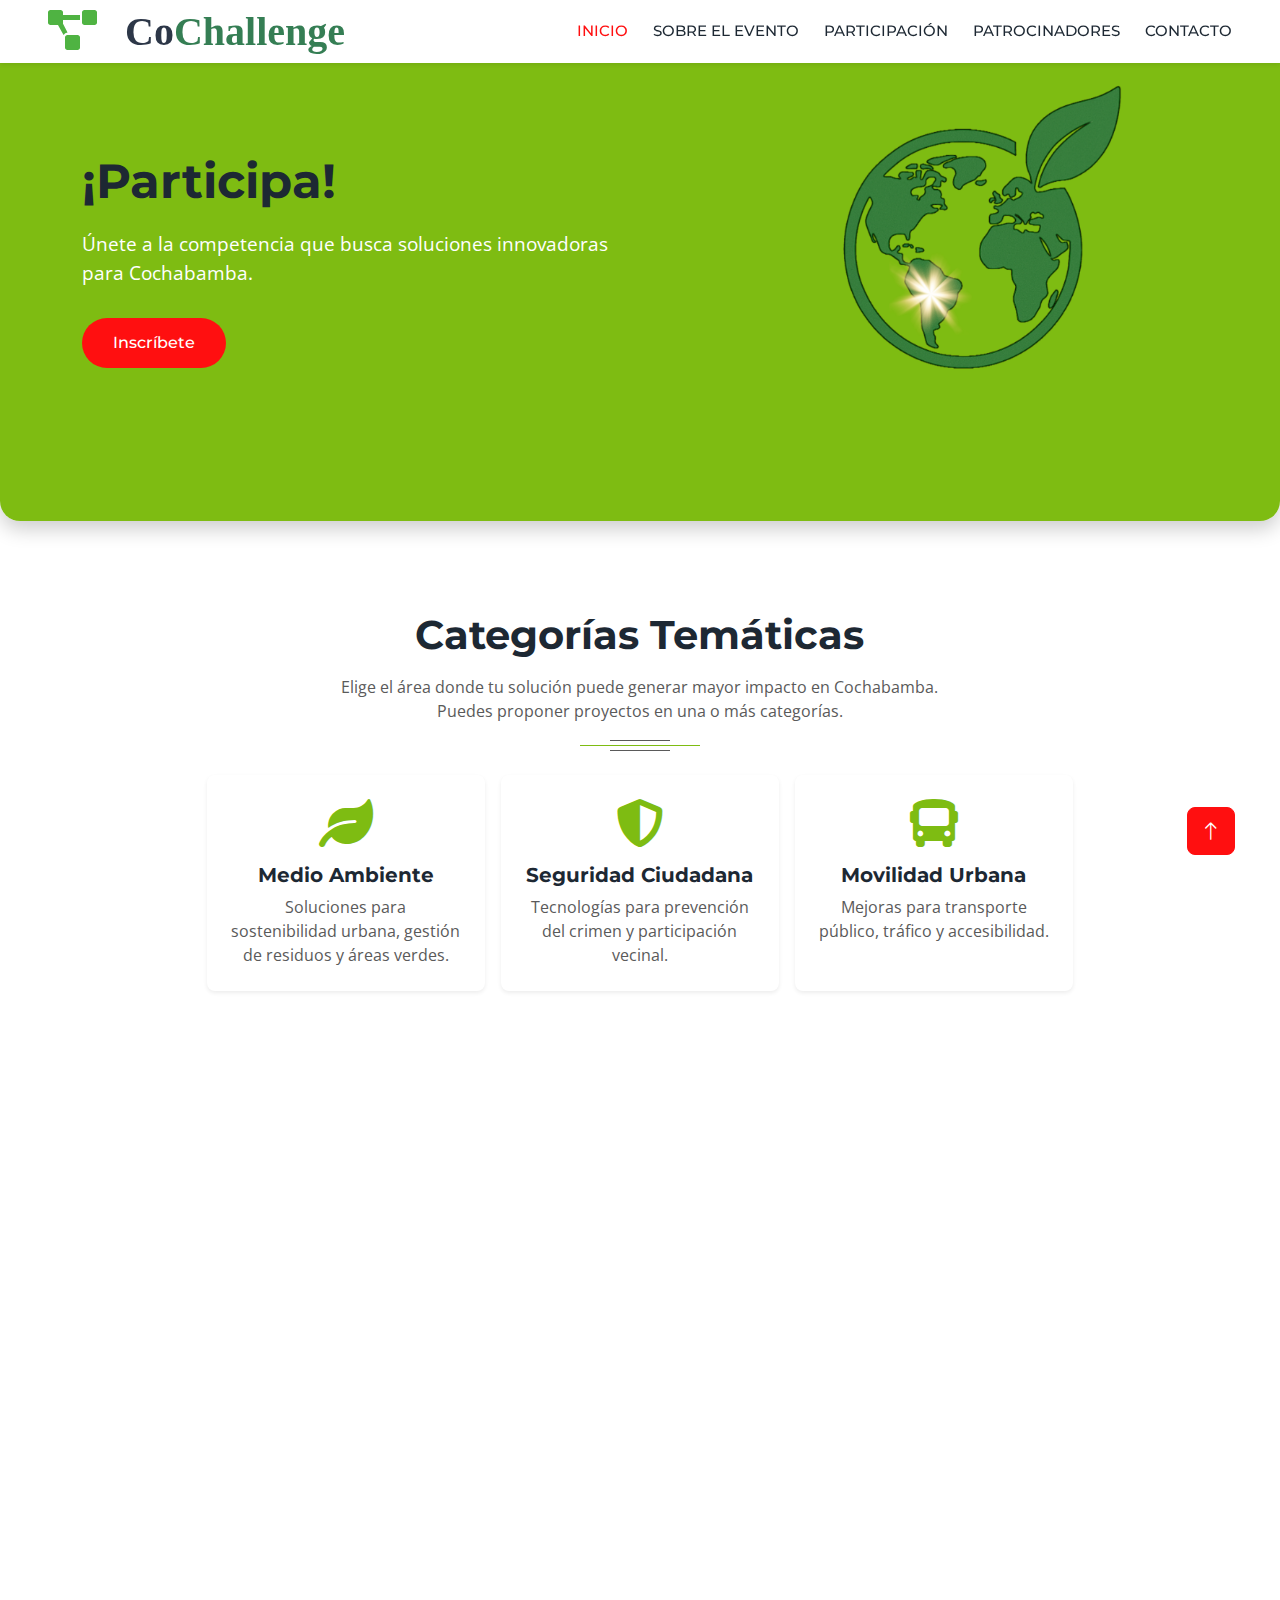
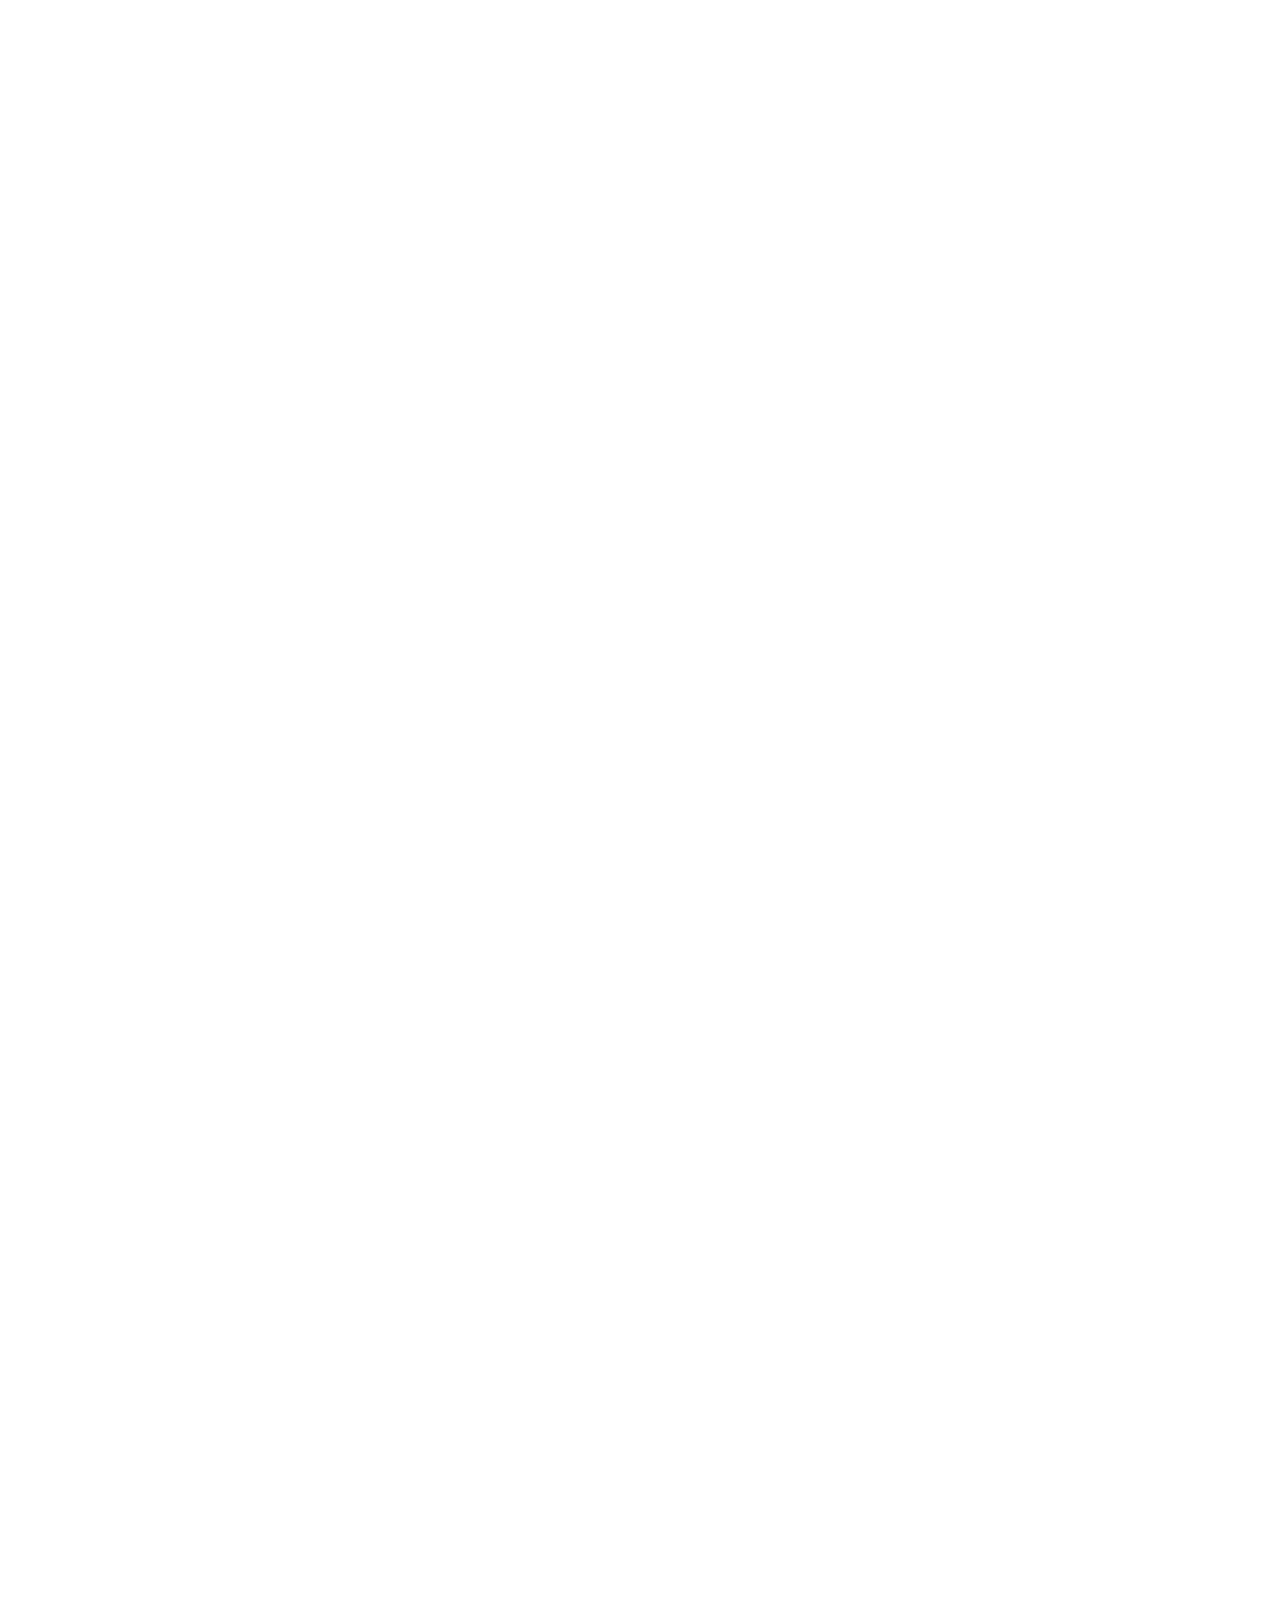
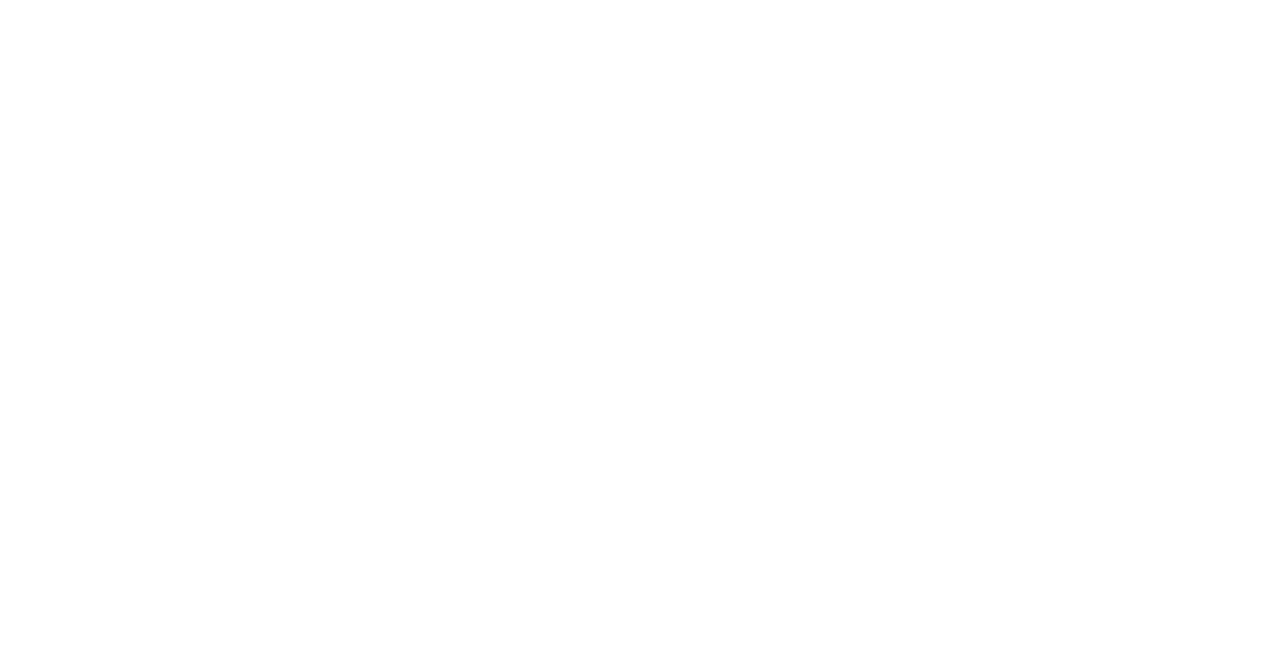
==== commit db0a62db: "Responsive" ====
--- a/index.html
+++ b/index.html
@@ -45,8 +45,8 @@
 
 
         <!-- Navbar & Hero Start -->
-        <div class="container-xxl position-relative p-0">
-            <nav class="navbar navbar-expand-lg navbar-light px-4 px-lg-5 py-3 py-lg-0">
+        <div class="container-xxl p-0">
+            <nav class="navbar navbar-expand-lg navbar-light px-4 px-lg-5 py-3 py-lg-0" >
                 <a href="" class="navbar-brand p-0">
                     <h1 class="m-0">
                         <i class="fas fa-project-diagram me-3" style="color: #4fb342;"></i>
@@ -58,7 +58,7 @@
                     <span class="fa fa-bars"></span>
                 </button>
                 <div class="collapse navbar-collapse" id="navbarCollapse">
-                    <div class="navbar-nav ms-auto py-0">
+                    <div class="navbar-nav ms-auto py-0" >
                         <a href="index.html" class="nav-item nav-link active">Inicio</a>
                         <a href="pages/about.html" class="nav-item nav-link">Sobre el Evento</a>
                         <a href="pages/participacion.html" class="nav-item nav-link">Participación</a>
@@ -70,21 +70,27 @@
                 </div>
             </nav>
 
-            <div class="container-xxl py-5 bg-primary hero-header mb-5">
-                <div class="container my-5 py-5 px-lg-5">
-                    <div class="row g-5">
-                        <div class="col-lg-6 pt-5 text-center text-lg-start">
-                            <h1 class="display-4 text-white mb-4 animated slideInLeft">Participa!</h1>
-                            <p class="text-white animated slideInLeft">Unete a la competencia que busca solucionar problemas en cochabamba.</p>
-
-                            <a href="pages/registro.html" class="btn btn-secondary py-sm-3 px-sm-5 me-3 animated slideInLeft">Inscribete</a>
-                        </div>
-                        <div class="col-lg-6 text-center text-lg-start">
-                            <img class="img-fluid animated zoomIn" src="img/hero.png" alt="">
-                        </div>
-                    </div>
-                </div>
-            </div>
+
+            
+            <section class="hero-section">
+                <div class="container">
+                  <div class="row align-items-center justify-content-between">
+                    <!-- Texto -->
+                    <div class="col-lg-6 text-center text-lg-start mb-4 mb-lg-0">
+                      <h1 class="hero-title">¡Participa!</h1>
+                      <p class="hero-subtitle">Únete a la competencia que busca soluciones innovadoras para Cochabamba.</p>
+                      <a href="pages/registro.html" class="btn hero-btn">Inscríbete</a>
+                    </div>
+              
+                    <!-- Imagen -->
+                    <div class="col-lg-5 text-center">
+                      <img src="img/hero.png" alt="CoChallenge" class="img-fluid hero-img">
+                    </div>
+                  </div>
+                </div>
+              </section>
+              
+            
         </div>
         <!-- Navbar & Hero End -->
 
--- a/css/style.css
+++ b/css/style.css
@@ -5,8 +5,67 @@
     --light: #F2F2F2;
     --dark: #1D2833;
 }
-
-
+.hero-section {
+    background: linear-gradient(135deg, #7EBC12 0%, #7EBC12 100%);
+    padding: 80px 20px;
+    color: white;
+    border-radius: 20px;
+    margin-bottom: 60px;
+    box-shadow: 0 8px 20px rgba(0, 0, 0, 0.2);
+  }
+  
+  .hero-title {
+    font-size: 3rem;
+    font-weight: 700;
+    margin-bottom: 20px;
+  }
+  
+  .hero-subtitle {
+    font-size: 1.2rem;
+    margin-bottom: 30px;
+  }
+  
+  .hero-btn {
+    background-color: #ff0f10;
+    color: white;
+    padding: 12px 30px;
+    font-weight: bold;
+    border-radius: 50px;
+    text-decoration: none;
+    transition: background-color 0.3s ease;
+  }
+  
+  .hero-btn:hover {
+    background-color: #c50d0e;
+  }
+  
+  .hero-img {
+    max-width: 80%;
+    animation: fadeIn 1.2s ease;
+  }
+  
+  /* Animación opcional */
+  @keyframes fadeIn {
+    from { opacity: 0; transform: scale(0.95); }
+    to { opacity: 1; transform: scale(1); }
+  }
+  
+  /* Responsivo */
+  @media (max-width: 768px) {
+    .hero-title {
+      font-size: 2.2rem;
+    }
+  
+    .hero-subtitle {
+      font-size: 1rem;
+    }
+  
+    .hero-img {
+      max-width: 100%;
+      margin-top: 30px;
+    }
+  }
+  
 /*** Spinner ***/
 #spinner {
     opacity: 0;
@@ -28,123 +87,6 @@
     bottom: 45px;
     z-index: 99;
 }
-
-
-/*Mejora Responsividad*/
-
-/* Evitar desbordamientos horizontales */
-body {
-    margin: 0;
-    padding: 0;
-    overflow-x: hidden; /* Evita el desplazamiento horizontal */
-}
-
-.container, .row {
-    max-width: 100%;
-    overflow-x: hidden; /* Asegura que los contenedores no se desborden */
-    padding: 0 15px; /* Espaciado interno */
-}
-
-img, video, iframe {
-    max-width: 100%; /* Asegura que las imágenes no excedan el ancho del contenedor */
-    height: auto;
-}
-
-/* Centrar textos y evitar desplazamientos no deseados */
-.text-center {
-    text-align: center;
-}
-
-h1, h2, h3, h4, h5, h6, p {
-    margin: 0 auto; /* Asegura que los textos estén centrados */
-    padding: 0;
-}
-
-/* Mejorar la responsividad en pantallas pequeñas */
-@media (max-width: 768px) {
-    .navbar-light .navbar-nav .nav-link {
-        font-size: 14px; /* Reducir el tamaño de fuente */
-        text-align: center; /* Centrar los enlaces */
-    }
-
-
-    .hero-header {
-        background-size: cover; /* Ajustar el fondo para que se vea correctamente */
-    }
-
-
-    .patrocinador-card {
-        max-width: 90%; /* Asegura que las tarjetas no ocupen más del 90% del ancho de la pantalla */
-        margin: 10px auto; /* Centrar las tarjetas */
-    }
-
-    .section-title {
-        padding: 0 10px; /* Reducir el espaciado interno */
-    }
-
-    .footer .btn.btn-link {
-        font-size: 14px; /* Reducir el tamaño de los enlaces en el pie de página */
-    }
-}
-
-
-/* Limitar el ancho del contenido y centrarlo */
-.section-content {
-    max-width: 1200px; /* Ancho máximo */
-    margin: 0 auto; /* Centrar el contenido */
-    padding: 0 15px; /* Espaciado interno para evitar que toque los bordes */
-}
-
-
-
-
-
-
-
-
-/*patrocinadores */
-
-.grayscale-hover {
-    filter: grayscale(100%);
-    transition: 0.3s;
-}
-.grayscale-hover:hover {
-    filter: grayscale(0%);
-    transform: scale(1.05);
-}
-
-/* Ajustar las tarjetas de patrocinadores */
-.patrocinador-card {
-    width: 100%; /* Asegura que las tarjetas se ajusten al ancho del contenedor */
-    max-width: 300px; /* Tamaño máximo para evitar que sean demasiado grandes */
-    margin: 10px auto; /* Centrar las tarjetas */
-    padding: 15px; /* Espaciado interno */
-    box-sizing: border-box; /* Incluye el padding en el ancho total */
-}
-
-.patrocinador-card:hover {
-    transform: translateY(-5px);
-    box-shadow: 0 8px 12px rgba(0,0,0,0.1);
-}
-
-.patrocinador-card img {
-    max-height: 100px;
-    object-fit: contain;
-    filter: grayscale(100%);
-    transition: 0.3s;
-}
-
-.patrocinador-card:hover img {
-    filter: grayscale(0%);
-} 
-
-
-
-
-
-/*Patrocinadores
-*/
-
 
 
 /*** Heading ***/
@@ -288,7 +230,6 @@
         color: var(--primary);
     }
 }
-
 
 
 /*** Hero Header ***/
@@ -305,9 +246,7 @@
         left 50% top 0,
         left 50% top 50%,
         center bottom -1px;
-
-    background-size: contain; /* Ajustar el tamaño del fondo */
-    background-repeat: no-repeat; /* Evitar repeticiones */
+    background-repeat: no-repeat;
 }
 
 .breadcrumb-item + .breadcrumb-item::before {
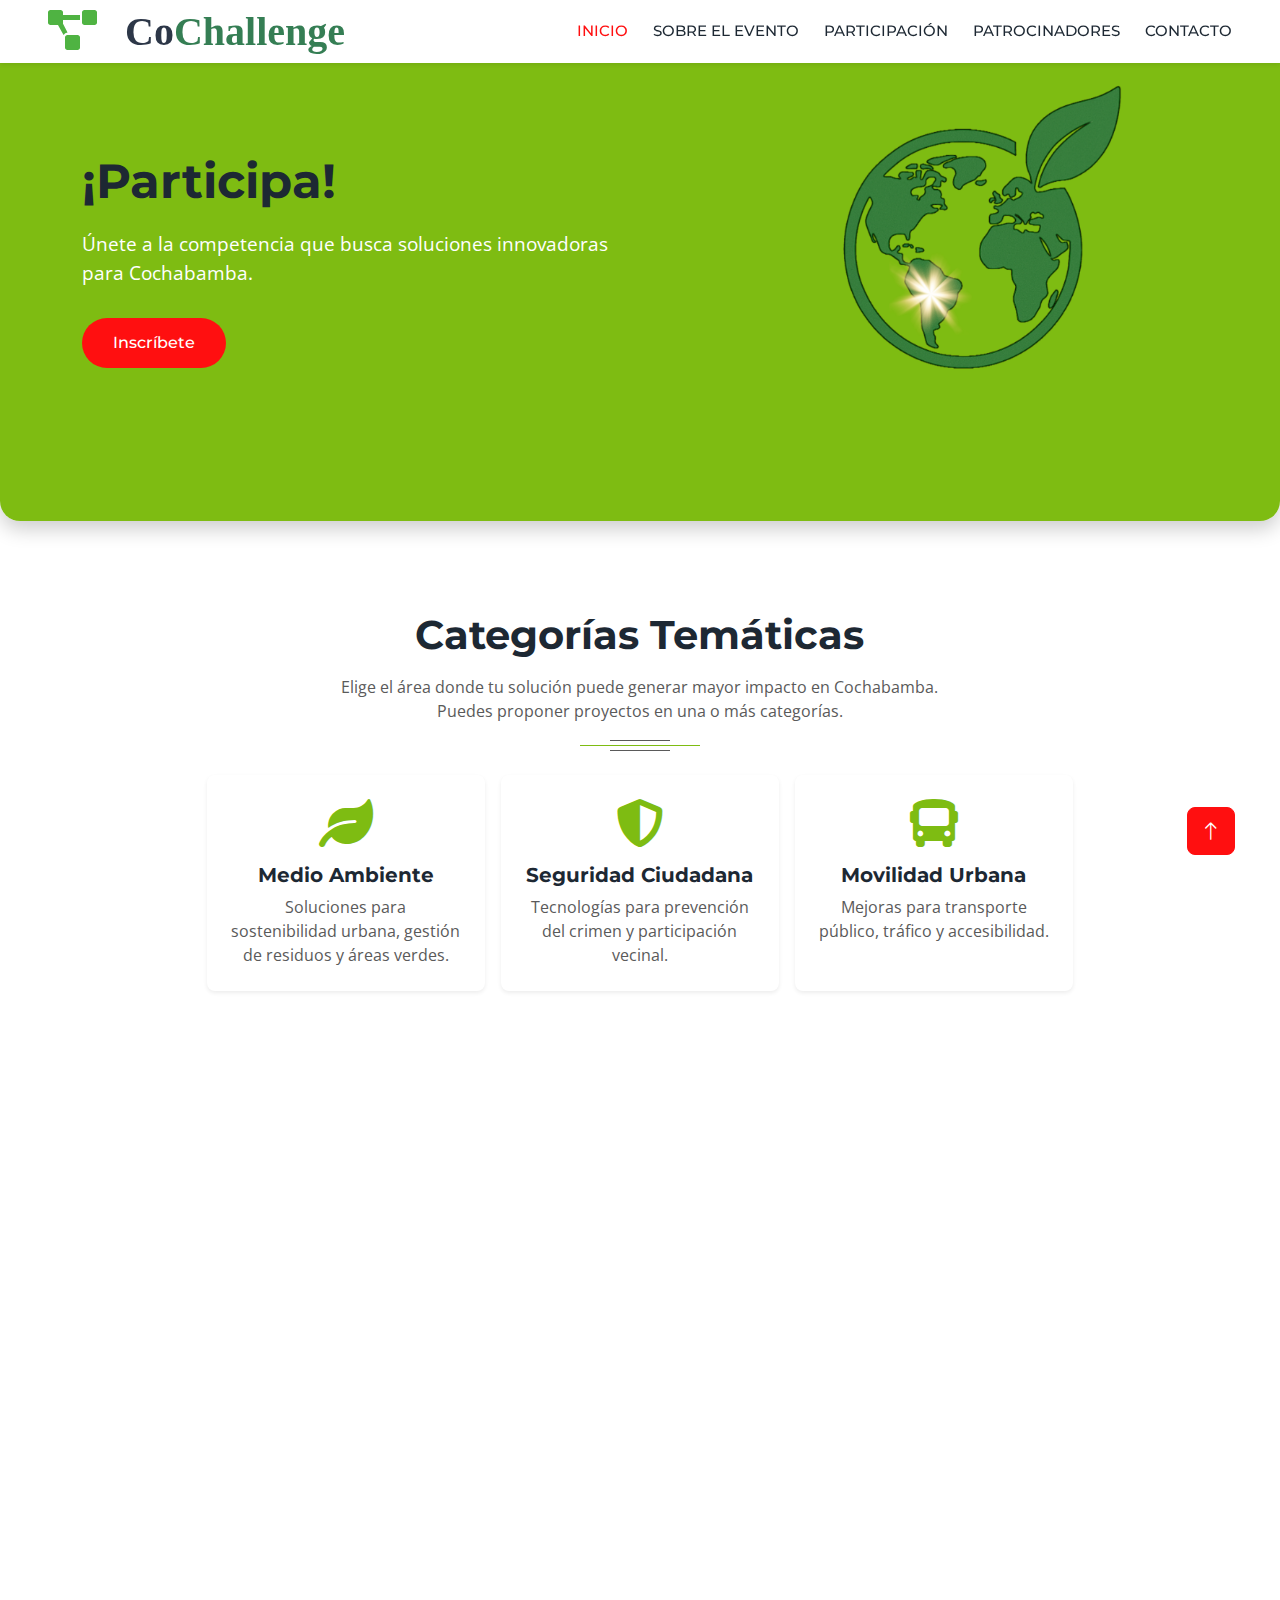
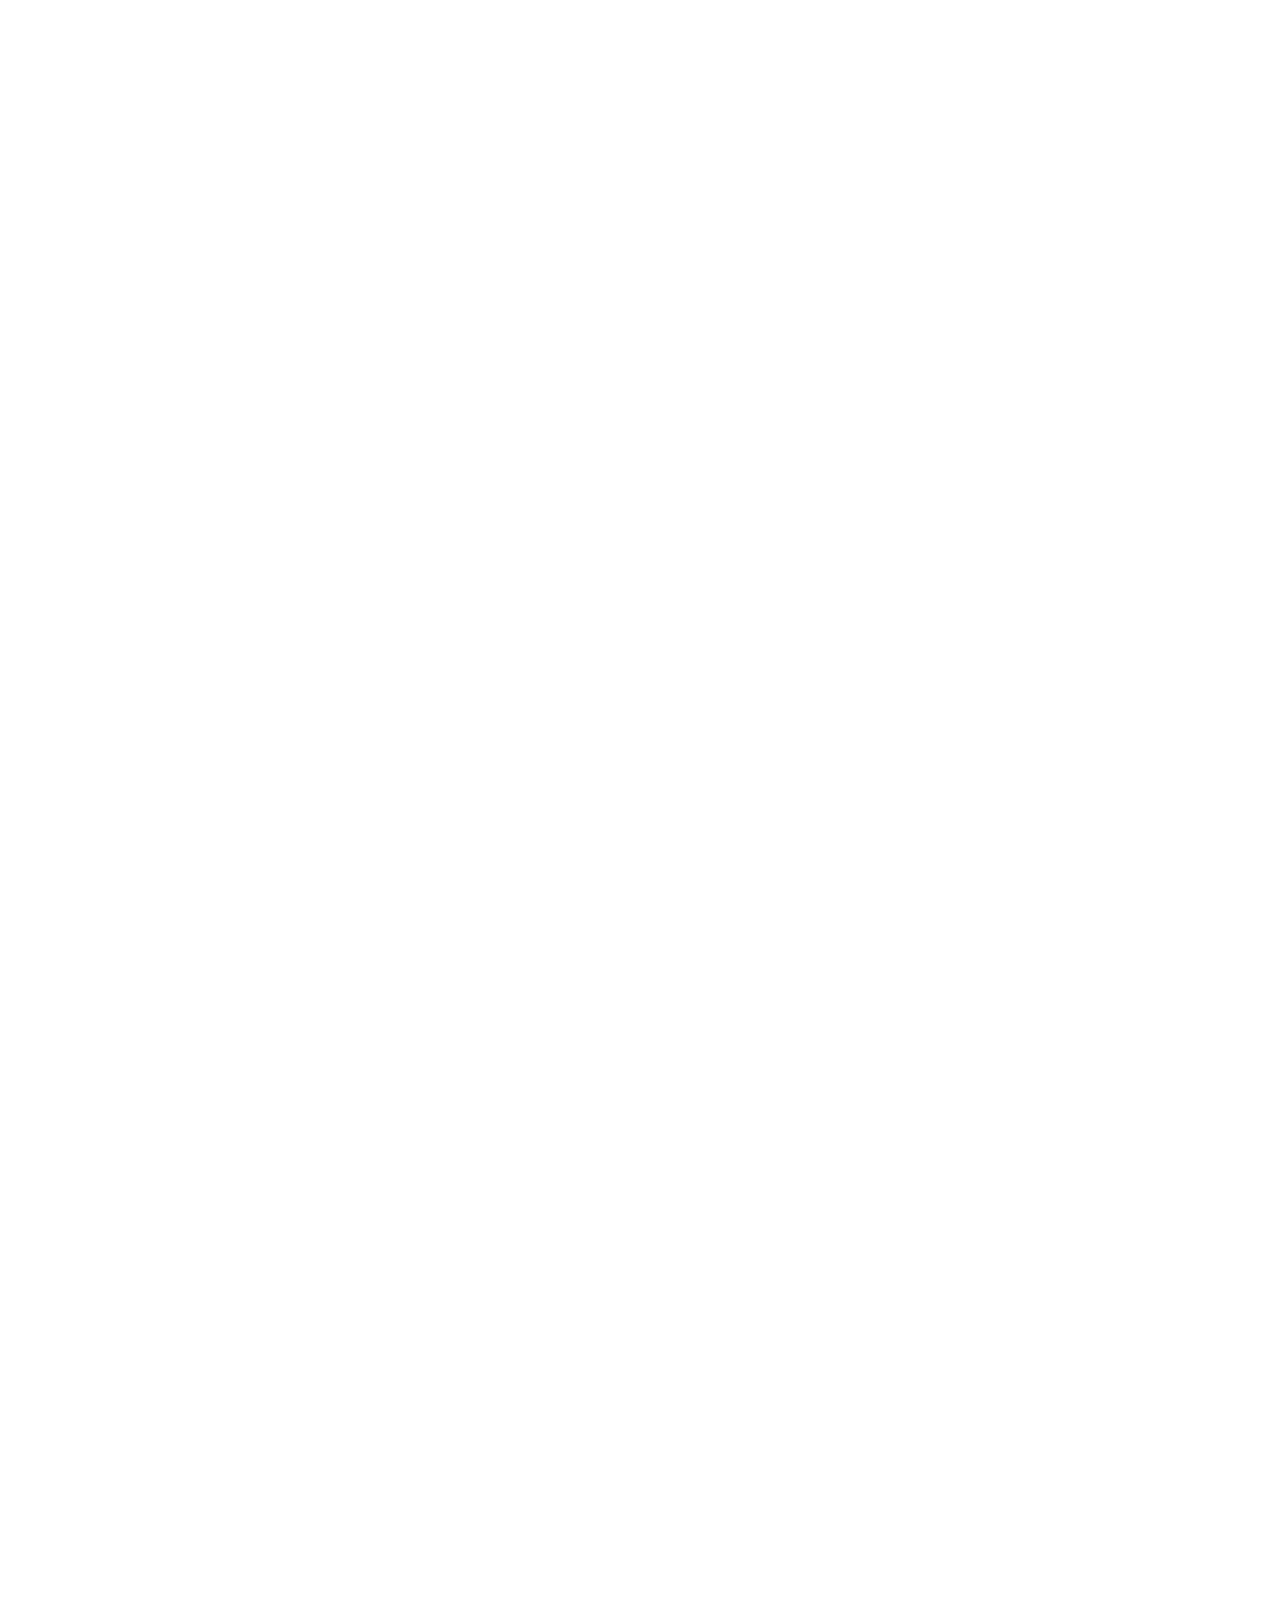
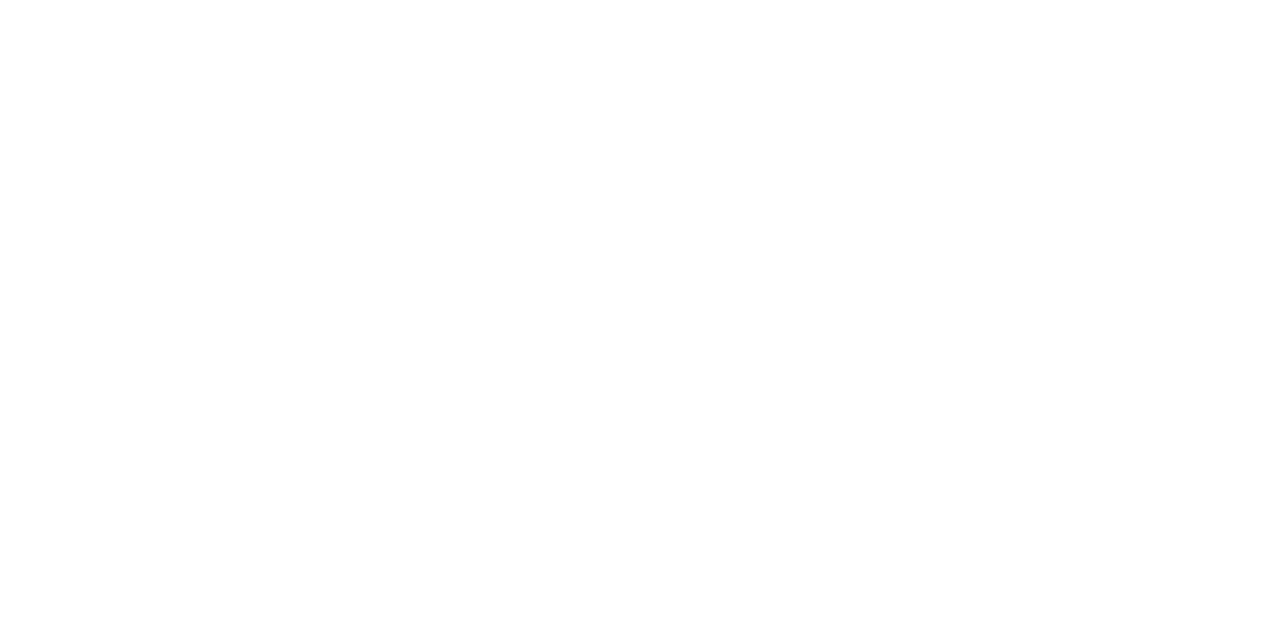
==== commit 8f862aec: "feat: pages modified" ====
--- a/index.html
+++ b/index.html
@@ -88,7 +88,7 @@
                     </div>
                   </div>
                 </div>
-              </section>
+            </section>
               
             
         </div>
@@ -348,9 +348,8 @@
         
                     <div class="col-md-6 col-lg-3">
                         <h5 class="fw-bold text-white mb-4">Contáctanos</h5>
-                        <p class="mb-2"><i class="fa fa-map-marker-alt me-3"></i>Av. Innovación 123, Ciudad Creativa</p>
-                        <p class="mb-2"><i class="fa fa-phone-alt me-3"></i>+51 987 654 321</p>
-                        <p class="mb-2"><i class="fa fa-envelope me-3"></i>contacto@hackathon.com</p>
+                        <p class="mb-2"><i class="fa fa-phone-alt me-3"></i>+591 79332300</p>
+                        <p class="mb-2"><i class="fa fa-envelope me-3"></i>cochallenge@hermesoft.com</p>
                         <div class="d-flex pt-2">
                             <a class="btn btn-outline-light btn-social" href="#"><i class="fab fa-twitter"></i></a>
                             <a class="btn btn-outline-light btn-social" href="#"><i class="fab fa-facebook-f"></i></a>
